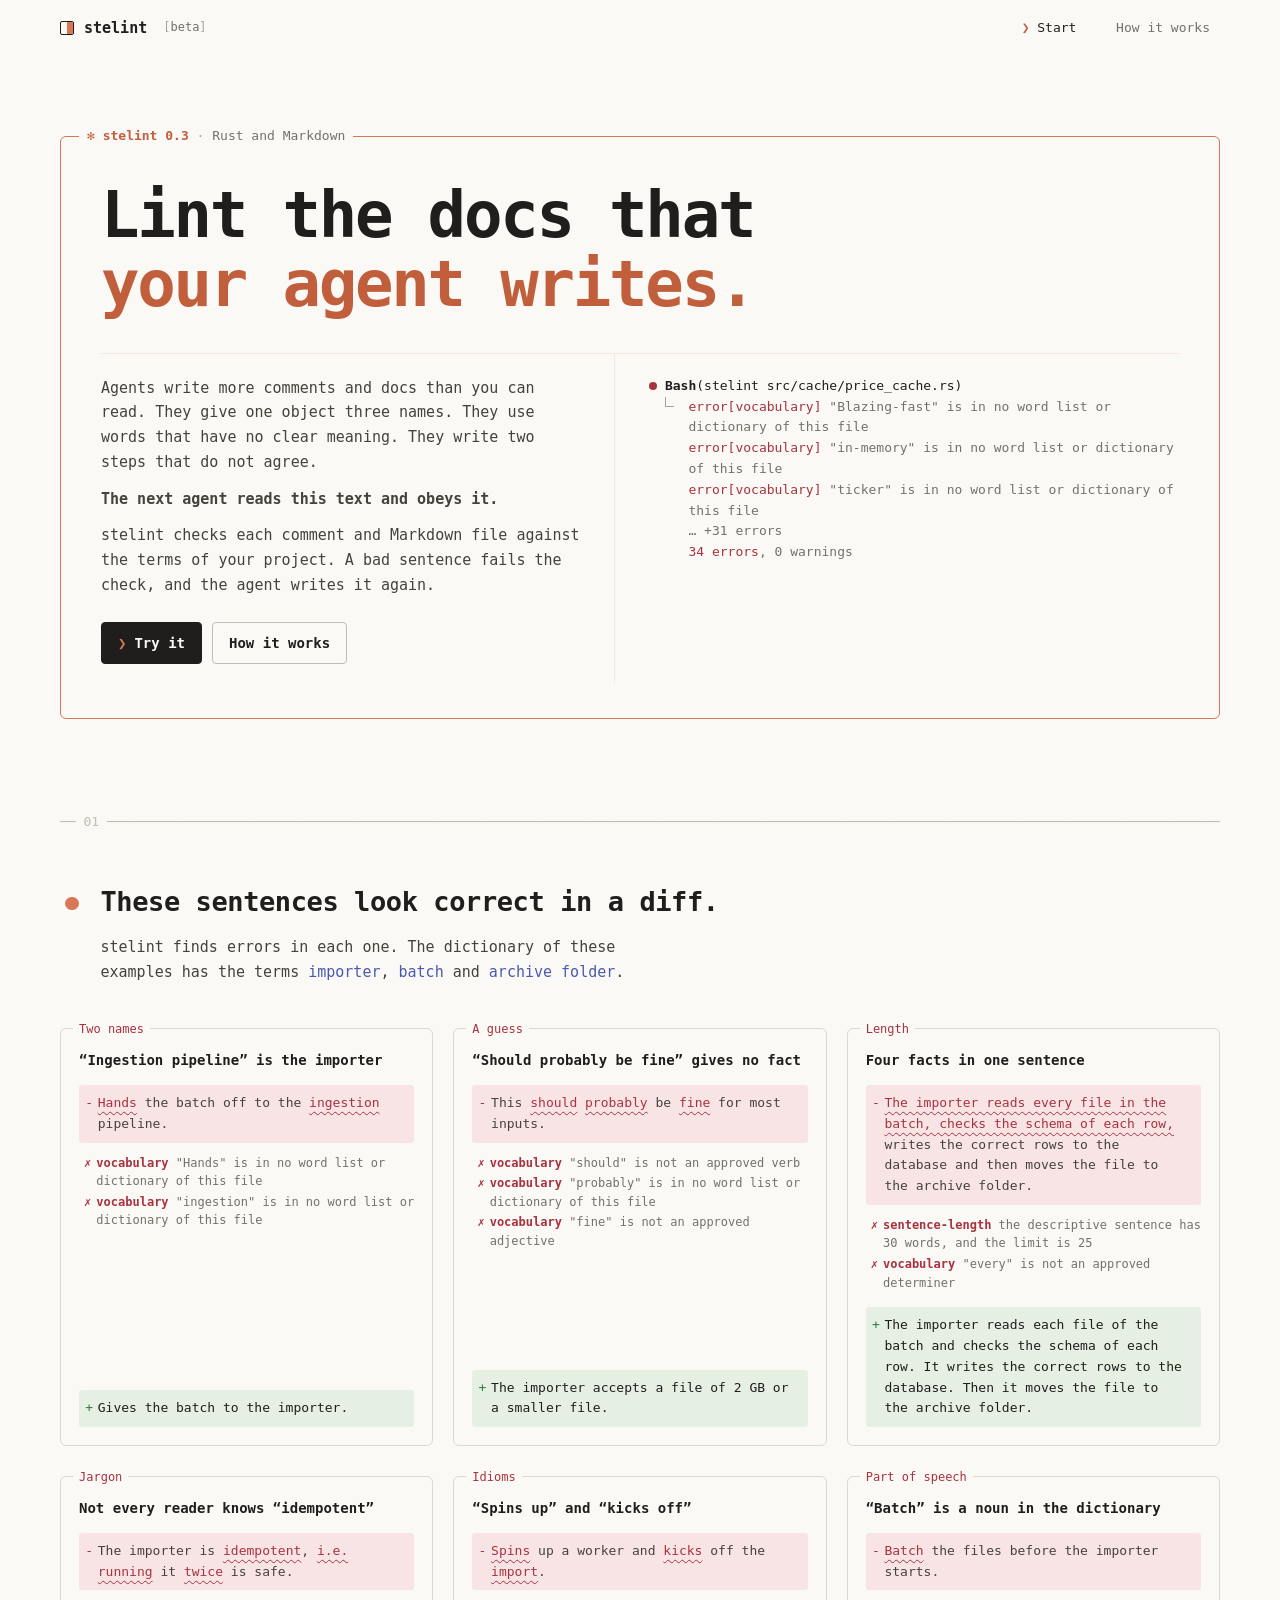
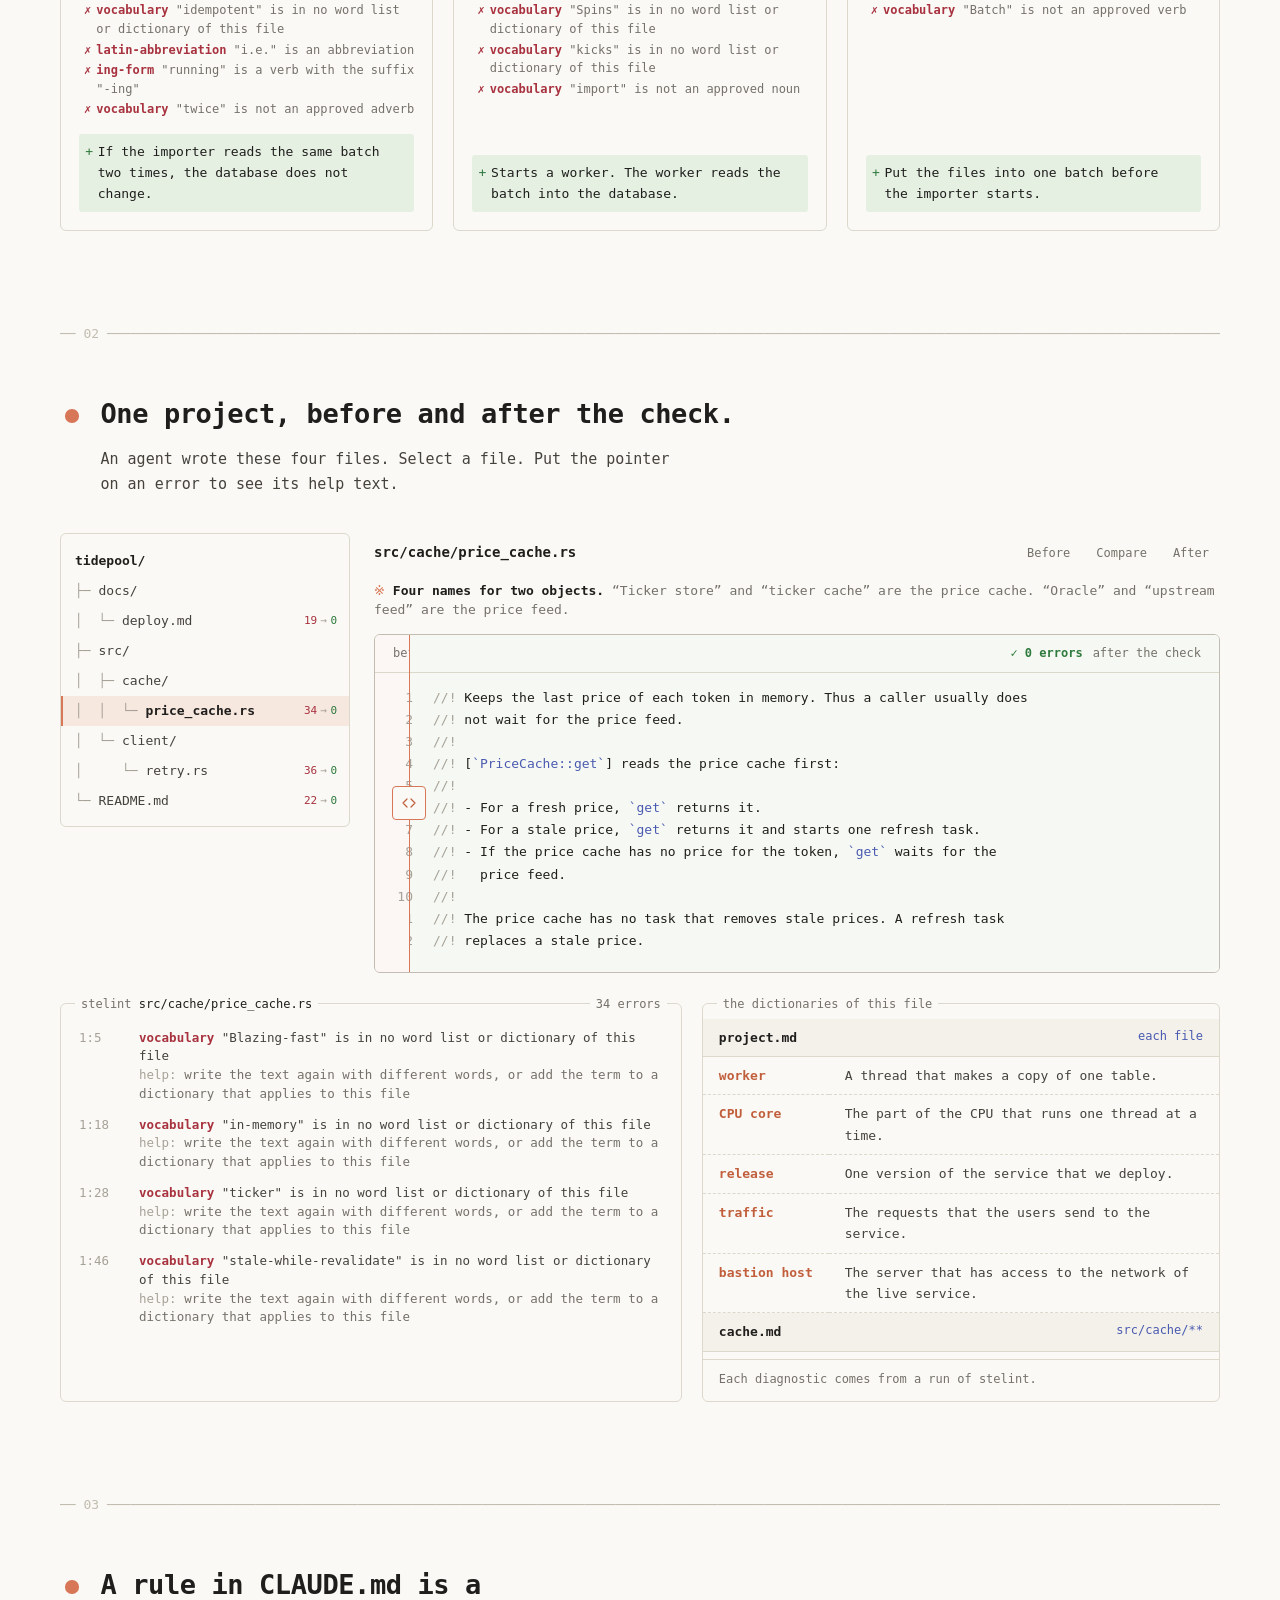
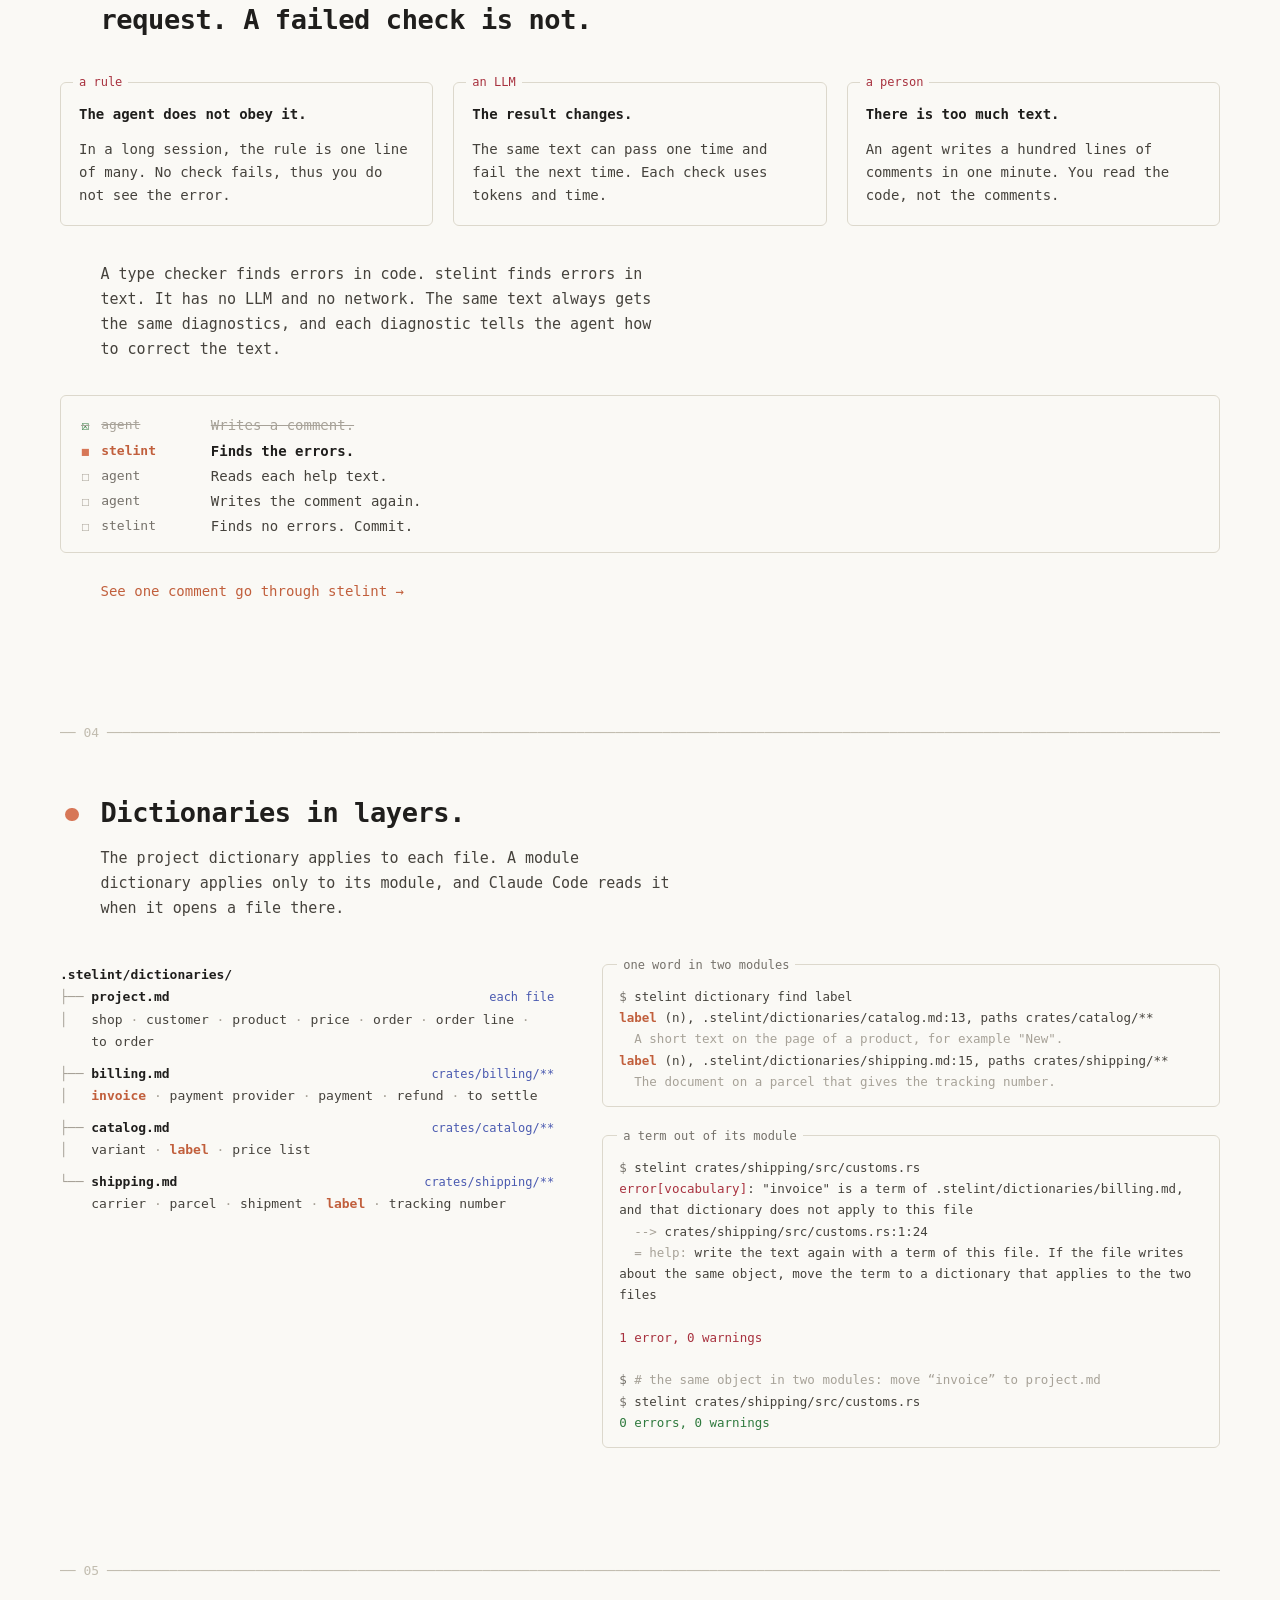
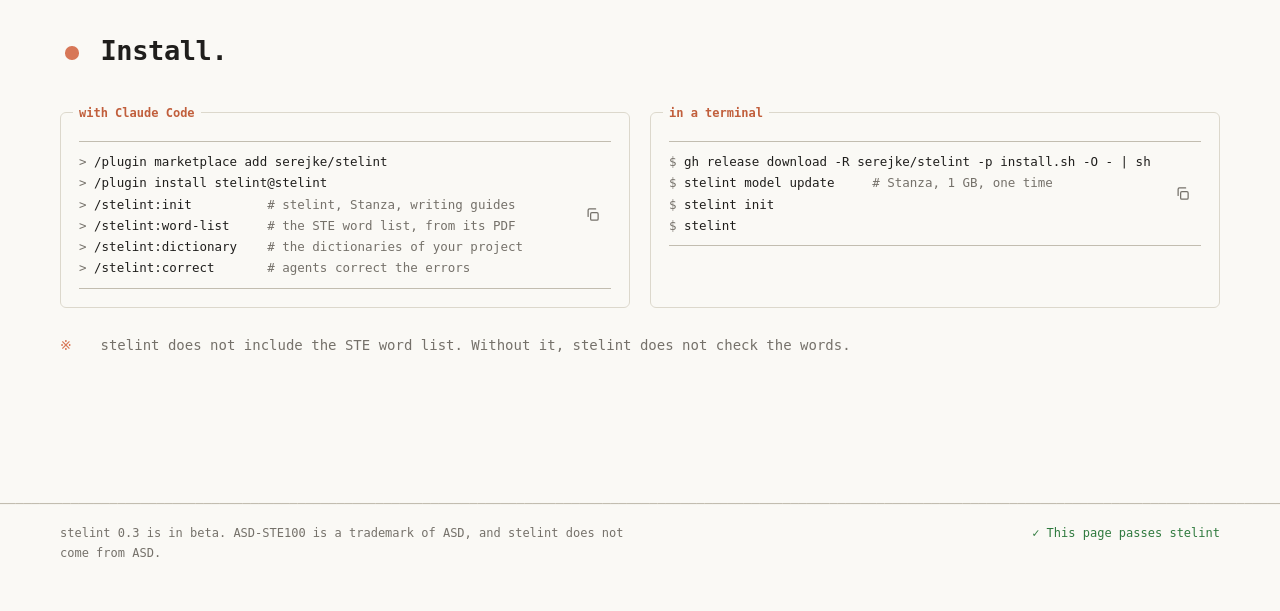
==== index.html @ 62bb1706 "feat: add the website of stelint Two pages for GitHub Pages. The start page shows four agent texts b" ====
<!doctype html>
<html lang="en" class="no-js">
  <head>
    <meta charset="utf-8" />
    <meta name="viewport" content="width=device-width, initial-scale=1" />
    <title>stelint: lint the docs that your agent writes</title>
    <meta name="description" content="Agents write more comments and docs than anyone reads. stelint checks them against the terms of your project and fails the build on unclear text. Deterministic, no LLM." />
    <meta name="theme-color" content="#faf9f5" />
    <meta property="og:title" content="stelint: lint the docs that your agent writes" />
    <meta property="og:description" content="Agents write more comments and docs than anyone reads. stelint fails the build on unclear text, with no LLM in the check." />
    <meta property="og:type" content="website" />
    <link rel="icon" href="assets/favicon.svg" type="image/svg+xml" />
    <link rel="stylesheet" href="assets/style.css" />
  </head>
  <body>
    <header class="top">
      <div class="wrap">
        <a class="brand" href="./"><span class="brand-mark" aria-hidden="true"></span>stelint</a>
        <span class="chip">beta</span>
        <nav class="nav" aria-label="Pages">
          <a href="./" aria-current="page">Start</a>
          <a href="how.html">How it works</a>
        </nav>
      </div>
    </header>

    <main>
      <!-- hero -->
      <section class="hero">
        <div class="wrap">
          <div class="welcome rv">
            <p class="eyebrow"><span class="n">stelint 0.3</span> Rust and Markdown</p>
            <h1>Lint the docs that <span class="ok">your agent writes.</span></h1>
            <div class="hero-sub">
              <div>
                <p class="lede">
                  Agents write more comments and docs than you can read. They give one object three names. They use
                  words that have no clear meaning. They write two steps that do not agree.
                </p>
                <p class="lede"><b>The next agent reads this text and obeys it.</b></p>
                <p class="lede">
                  stelint checks each comment and Markdown file against the terms of your project. A bad sentence fails
                  the check, and the agent writes it again.
                </p>
                <div class="actions">
                  <a class="btn primary" href="#try">Try it</a>
                  <a class="btn" href="how.html">How it works</a>
                </div>
              </div>
              <div class="term" aria-label="An agent runs stelint">
                <div id="term-body" data-nolint></div>
              </div>
            </div>
          </div>
        </div>
      </section>

      <!-- 01 the problem: single sentences -->
      <section id="problem" data-n="01">
        <div class="wrap">
          <h2 class="rv wide">These sentences look correct in a diff.</h2>
          <p class="lede rv">
            stelint finds errors in each one. The dictionary of these examples has the terms <code>importer</code>,
            <code>batch</code> and <code>archive folder</code>.
          </p>
          <div class="pains cases rv" id="cases" data-nolint></div>
        </div>
      </section>

      <!-- 02 the editor -->
      <section id="editor" data-n="02">
        <div class="wrap">
          <h2 class="rv wide">One project, before and after the check.</h2>
          <p class="lede rv">An agent wrote these four files. Select a file. Put the pointer on an error to see its help text.</p>

          <div class="stage rv" id="stage">
            <div class="pr">
              <div class="files" id="files" role="tablist" aria-label="Files of the project" data-nolint></div>
              <div class="pr-main">
                <div class="file-bar">
                  <code class="file-path" id="file-path" data-nolint></code>
                  <div class="toggle" id="view-toggle" role="group" aria-label="View">
                    <button type="button" data-v="before">Before</button>
                    <button type="button" data-v="split">Compare</button>
                    <button type="button" data-v="after">After</button>
                  </div>
                </div>
                <p class="pain-line" id="pain-line" data-nolint></p>
                <div class="compare-wrap">
                  <div class="compare" id="compare" data-nolint></div>
                </div>
              </div>
            </div>

            <div class="meta">
              <div class="box">
                <div class="box-head"><span>stelint <code id="diag-file" data-nolint></code></span><span id="diag-count" class="muted" data-nolint></span></div>
                <ul class="diags" id="diags" data-nolint></ul>
              </div>
              <div class="box">
                <div class="box-head"><span>the dictionaries of this file</span></div>
                <div class="dict-scroll">
                  <table class="dict"><tbody id="dict" data-nolint></tbody></table>
                </div>
                <p class="box-foot">Each diagnostic comes from a run of stelint.</p>
              </div>
            </div>
          </div>
        </div>
      </section>

      <!-- 03 why a check: the alternatives and the loop -->
      <section id="two-parts" data-n="03">
        <div class="wrap">
          <h2 class="rv wide">A rule in <code>CLAUDE.md</code> is a request. A failed check is not.</h2>

          <div class="pains alts rv">
            <article class="pain">
              <span class="tag">a rule</span>
              <h3>The agent does not obey it.</h3>
              <p>In a long session, the rule is one line of many. No check fails, thus you do not see the error.</p>
            </article>
            <article class="pain">
              <span class="tag">an LLM</span>
              <h3>The result changes.</h3>
              <p>The same text can pass one time and fail the next time. Each check uses tokens and time.</p>
            </article>
            <article class="pain">
              <span class="tag">a person</span>
              <h3>There is too much text.</h3>
              <p>An agent writes a hundred lines of comments in one minute. You read the code, not the comments.</p>
            </article>
          </div>

          <p class="lede rv after-pains">
            A type checker finds errors in code. stelint finds errors in text. It has no LLM and no network. The same
            text always gets the same diagnostics, and each diagnostic tells the agent how to correct the text.
          </p>

          <div class="loop rv" id="loop">
            <div><span class="s">agent</span>Writes a comment.</div>
            <div><span class="s">stelint</span>Finds the errors.</div>
            <div><span class="s">agent</span>Reads each help text.</div>
            <div><span class="s">agent</span>Writes the comment again.</div>
            <div><span class="s">stelint</span>Finds no errors. Commit.</div>
          </div>
          <p class="rv"><a class="textlink" href="how.html">See one comment go through stelint →</a></p>
        </div>
      </section>

      <!-- 04 layered dictionaries -->
      <section id="layers" data-n="04">
        <div class="wrap">
          <h2 class="rv wide">Dictionaries in layers.</h2>
          <p class="lede rv">
            The project dictionary applies to each file. A module dictionary applies only to its module, and Claude Code
            reads it when it opens a file there.
          </p>

          <div class="layers rv">
            <div class="layer-files" id="layer-files" data-nolint></div>
            <div class="layer-runs">
              <div class="file">
                <div class="file-head"><span>one word in two modules</span></div>
                <pre id="layer-find" data-nolint></pre>
              </div>
              <div class="file">
                <div class="file-head"><span>a term out of its module</span></div>
                <pre id="layer-check" data-nolint></pre>
              </div>
            </div>
          </div>
        </div>
      </section>

      <!-- 05 try -->
      <section id="try" data-n="05">
        <div class="wrap">
          <h2 class="rv wide">Install.</h2>
          <div class="steps">
            <div class="step rv">
              <span class="num">with Claude Code</span>
              <div class="cmd" data-nolint><span class="ps">&gt; </span><span class="c">/plugin marketplace add serejke/stelint</span>
<span class="ps">&gt; </span><span class="c">/plugin install stelint@stelint</span>
<span class="ps">&gt; </span><span class="c">/stelint:init</span>          <span class="ps"># stelint, Stanza, writing guides</span>
<span class="ps">&gt; </span><span class="c">/stelint:word-list</span>     <span class="ps"># the STE word list, from its PDF</span>
<span class="ps">&gt; </span><span class="c">/stelint:dictionary</span>    <span class="ps"># the dictionaries of your project</span>
<span class="ps">&gt; </span><span class="c">/stelint:correct</span>       <span class="ps"># agents correct the errors</span></div>
            </div>
            <div class="step rv">
              <span class="num">in a terminal</span>
              <div class="cmd" data-nolint><span class="ps">$ </span><span class="c">gh release download -R serejke/stelint -p install.sh -O - | sh</span>
<span class="ps">$ </span><span class="c">stelint model update</span>     <span class="ps"># Stanza, 1 GB, one time</span>
<span class="ps">$ </span><span class="c">stelint init</span>
<span class="ps">$ </span><span class="c">stelint</span></div>
            </div>
          </div>
          <p class="note rv">stelint does not include the STE word list. Without it, stelint does not check the words.</p>
        </div>
      </section>
    </main>

    <footer>
      <div class="wrap">
        <div>
          <p>stelint 0.3 is in beta. ASD-STE100 is a trademark of ASD, and stelint does not come from ASD.</p>
        </div>
        <span class="pass" title="The prose of each page passes stelint">✓ This page passes stelint</span>
      </div>
    </footer>

    <script src="assets/data.js"></script>
    <script src="assets/site.js"></script>
  </body>
</html>
---- assets/style.css ----
@charset "utf-8";
/* stelint site. One file, no build step.
   A light terminal: one monospace face, box-drawing rules, boxes with the
   title in the top border, and a small set of quiet colors. */

:root {
  --bg: #faf9f5;
  --bg-2: #f3f1ea;
  --bg-3: #ebe8de;
  --line: #dcd8cc;
  --rule: #c2bdb0;
  --ink: #1f1e1c;
  --ink-2: #45423c;
  --dim: #75716a;
  --faint: #a7a298;
  --accent: #c15f3c;
  --accent-2: #d77757;
  --accent-bg: #f6e7df;
  --ok: #2f7a3e;
  --ok-bg: #e5f0e3;
  --err: #a8323f;
  --err-bg: #f8e4e4;
  --blue: #4a5ab0;
  --violet: #7a4f9e;
  --amber: #8f6a22;
  --mono: "JetBrains Mono", "SF Mono", SFMono-Regular, Menlo, "Cascadia Mono", "Cascadia Code", Consolas,
    "DejaVu Sans Mono", "Liberation Mono", ui-monospace, monospace;
  --max: 1240px;
  --pad: clamp(18px, 4vw, 40px);
  --radius: 6px;
  --pos: 50%;
  /* a row of box-drawing characters, cut to the width of its box */
  --rule-chars: "────────────────────────────────────────────────────────────────────────────────────────────────────────────────────────────────────────────────────────────────────────────────────────────────────────────────────────────────────────────────────────────────────────────────────────────────────────────────";
  color-scheme: light;
}

*,
*::before,
*::after {
  box-sizing: border-box;
}

html {
  -webkit-text-size-adjust: 100%;
  text-size-adjust: 100%;
  scroll-behavior: smooth;
}

body {
  margin: 0;
  background: var(--bg);
  color: var(--ink);
  font: 15px/1.65 var(--mono);
  font-variant-ligatures: none;
  overflow-x: hidden;
}

img,
svg {
  max-width: 100%;
}

a {
  color: inherit;
}

::selection {
  background: var(--accent-bg);
  color: var(--ink);
}

code,
pre,
kbd {
  font-family: var(--mono);
  font-size: 1em;
}

p code,
li code,
.lede code {
  color: var(--blue);
}

:focus-visible {
  outline: 2px solid var(--accent);
  outline-offset: 2px;
  border-radius: 2px;
}

.wrap {
  width: 100%;
  max-width: var(--max);
  margin: 0 auto;
  padding: 0 var(--pad);
}

/* ---------- shared pieces ---------- */

/* the dot of a message, drawn so that no emoji font takes it */
.bul {
  display: inline-block;
  width: 0.62em;
  height: 0.62em;
  border-radius: 50%;
  background: currentColor;
  vertical-align: 0.06em;
}

/* a box with its title in the top border */
.box,
.file,
.part,
.step,
.viz,
.welcome,
.loop {
  position: relative;
  border: 1px solid var(--line);
  border-radius: var(--radius);
  min-width: 0;
}

.box-head,
.file-head {
  display: flex;
  justify-content: space-between;
  align-items: center;
  gap: 12px;
  margin: -0.78em 14px 0;
  font-size: 12px;
  line-height: 1.5;
  color: var(--dim);
  white-space: nowrap;
  min-width: 0;
}

.box-head > span,
.file-head > span {
  background: var(--bg);
  padding: 0 6px;
  overflow: hidden;
  text-overflow: ellipsis;
}

.box-head code,
.file-head code {
  color: var(--ink);
}

.muted {
  color: var(--dim);
}

/* ---------- top bar ---------- */

.top {
  position: sticky;
  top: 0;
  z-index: 50;
  background: var(--bg);
}

.top::after {
  content: var(--rule-chars);
  display: block;
  white-space: nowrap;
  overflow: hidden;
  color: var(--line);
  line-height: 0.4;
  height: 0.5em;
  font-size: 15px;
  opacity: 0;
  transition: opacity 0.2s;
}

.top.scrolled::after {
  opacity: 1;
}

.top .wrap {
  display: flex;
  align-items: center;
  gap: 16px;
  height: 56px;
}

.brand {
  display: inline-flex;
  align-items: center;
  gap: 10px;
  font-weight: 700;
  font-size: 15px;
  text-decoration: none;
  padding: 12px 0;
}

.brand-mark {
  width: 14px;
  height: 14px;
  display: inline-block;
  border: 1.5px solid var(--ink);
  border-radius: 2px;
  position: relative;
  overflow: hidden;
}

.brand-mark::after {
  content: "";
  position: absolute;
  inset: 0 0 0 50%;
  background: var(--accent-2);
}

.chip {
  font-size: 12px;
  color: var(--dim);
}

.chip::before {
  content: "[";
  color: var(--faint);
}

.chip::after {
  content: "]";
  color: var(--faint);
}

.nav {
  margin-left: auto;
  display: flex;
  align-items: center;
  gap: 4px;
}

.nav a {
  font-size: 13px;
  color: var(--dim);
  text-decoration: none;
  padding: 14px 10px;
  white-space: nowrap;
}

.nav a::before {
  content: "\00a0\00a0";
}

.nav a:hover {
  color: var(--ink);
}

.nav a[aria-current="page"] {
  color: var(--ink);
}

.nav a[aria-current="page"]::before {
  content: "❯\00a0";
  color: var(--accent);
}

@media (max-width: 640px) {
  .top .wrap {
    gap: 10px;
  }
  .top .chip,
  .nav a[href="./"] {
    display: none;
  }
  .nav a {
    padding: 14px 6px;
    font-size: 12px;
  }
}

/* ---------- type ---------- */

h1,
h2,
h3 {
  font-family: var(--mono);
  font-weight: 700;
  margin: 0;
  text-wrap: balance;
}

h1 {
  font-size: clamp(30px, 5.6vw, 64px);
  line-height: 1.08;
  letter-spacing: -0.035em;
}

h2 {
  position: relative;
  font-size: clamp(20px, 2.4vw, 27px);
  line-height: 1.3;
  letter-spacing: -0.015em;
  max-width: 40ch;
  padding-left: 1.5em;
}

/* the dot of a reply in a session */
h2::before {
  content: "";
  position: absolute;
  left: 0.2em;
  top: 0.48em;
  width: 0.5em;
  height: 0.5em;
  border-radius: 50%;
  background: var(--accent-2);
}

h2.wide {
  max-width: 52ch;
}

h3 {
  font-size: 16px;
  line-height: 1.4;
}

p {
  text-wrap: pretty;
}

.lede {
  color: var(--ink-2);
  font-size: 15px;
  max-width: 68ch;
  margin: 16px 0 0;
}

/* the text under a heading starts under the words of the heading */
section > .wrap > .lede,
section > .wrap > p,
.std > div > .lede,
.split > div > .lede,
.split > div > p {
  padding-left: calc(1.5 * clamp(20px, 2.4vw, 27px));
}

.split > div > p:not(.lede) {
  color: var(--ink-2);
}

section {
  position: relative;
  padding: clamp(56px, 8vw, 96px) 0 0;
}

/* a rule of box-drawing characters above each section, with its number */
section[data-n]::before {
  content: "── " attr(data-n) " " var(--rule-chars);
  display: block;
  width: calc(100% - 2 * var(--pad));
  max-width: calc(var(--max) - 2 * var(--pad));
  margin: 0 auto clamp(36px, 5vw, 56px);
  white-space: nowrap;
  overflow: hidden;
  color: var(--rule);
  font-size: 13px;
  line-height: 1;
}

/* ---------- hero ---------- */

.hero {
  padding-top: clamp(36px, 6vw, 72px);
}

.welcome {
  border-color: var(--accent-2);
  padding: clamp(26px, 4vw, 44px) clamp(18px, 3.4vw, 40px) clamp(22px, 3vw, 34px);
}

.welcome .eyebrow {
  position: absolute;
  top: -0.8em;
  left: 18px;
  margin: 0;
  padding: 0 8px;
  background: var(--bg);
  font-size: 13px;
  line-height: 1.5;
  color: var(--dim);
  white-space: nowrap;
}

.welcome .eyebrow .n {
  color: var(--accent);
  font-weight: 700;
}

.welcome .eyebrow .n::before {
  content: "✻ ";
}

.welcome .eyebrow .n::after {
  content: " ·";
  color: var(--faint);
  font-weight: 400;
}

.hero h1 .ok {
  color: var(--accent);
}

.hero-sub {
  display: grid;
  grid-template-columns: minmax(0, 1fr) minmax(0, 1.1fr);
  margin-top: clamp(22px, 3vw, 34px);
  border-top: 1px solid var(--accent-bg);
}

.hero-sub > div:first-child {
  padding: 22px clamp(18px, 3vw, 34px) 4px 0;
}

.hero-sub .lede {
  margin: 0;
  font-size: 15px;
}

@media (max-width: 860px) {
  .hero-sub {
    grid-template-columns: minmax(0, 1fr);
  }
  .hero-sub > div:first-child {
    padding-right: 0;
  }
}

.actions {
  display: flex;
  flex-wrap: wrap;
  gap: 10px;
  margin-top: 24px;
}

.btn {
  display: inline-flex;
  align-items: center;
  gap: 8px;
  min-height: 42px;
  padding: 0 16px;
  border-radius: 4px;
  font: 600 14px/1 var(--mono);
  text-decoration: none;
  border: 1px solid var(--rule);
  background: transparent;
  color: var(--ink);
  cursor: pointer;
  transition: border-color 0.15s, background 0.15s, color 0.15s;
}

.btn:hover {
  border-color: var(--ink);
}

.btn.primary {
  background: var(--ink);
  color: var(--bg);
  border-color: var(--ink);
}

.btn.primary::before {
  content: "❯";
  color: var(--accent-2);
}

.btn.primary:hover {
  background: #000;
}

/* a session of an agent in the hero */

.term {
  border-left: 1px solid var(--accent-bg);
  font-size: 13px;
  line-height: 1.6;
  padding: 22px 0 4px clamp(18px, 3vw, 34px);
  min-width: 0;
  min-height: 330px;
}

@media (max-width: 860px) {
  .term {
    border-left: 0;
    border-top: 1px solid var(--accent-bg);
    padding-left: 0;
    min-height: 0;
  }
}

.term .ln {
  white-space: pre-wrap;
  word-break: break-word;
  min-height: 1.6em;
  position: relative;
}

.term .tool {
  padding-left: 2ch;
  margin-top: 10px;
}

.term .tool:first-child {
  margin-top: 0;
}

.term .tool .bul {
  position: absolute;
  left: 0;
  top: 0.48em;
}

.term .tool b {
  font-weight: 700;
}

.term .out {
  padding-left: 5ch;
  color: var(--ink-2);
}

/* the elbow under a call: drawn, because few fonts have it */
.term .out.first::before {
  content: "";
  position: absolute;
  left: 2ch;
  top: 0.05em;
  width: 1.2ch;
  height: 0.75em;
  border-left: 1px solid var(--faint);
  border-bottom: 1px solid var(--faint);
}

.term .bul.ok,
.term .o {
  color: var(--ok);
}

.term .bul.err,
.term .e {
  color: var(--err);
}

.term .d {
  color: var(--dim);
}

.term .sp {
  color: var(--accent-2);
}

.term .spin {
  margin-top: 10px;
  color: var(--accent);
}

.term .spin .d {
  color: var(--faint);
}

/* the input box under the session */
.term .prompt {
  margin-top: 16px;
  border-top: 1px solid var(--rule);
  border-bottom: 1px solid var(--rule);
  padding: 4px 0;
}

.term .prompt .ps {
  color: var(--dim);
}

.term .hint {
  font-size: 12px;
  color: var(--faint);
  padding: 2px 0 0 2ch;
}

.caret {
  display: inline-block;
  width: 0.6em;
  height: 1.15em;
  vertical-align: -0.22em;
  background: var(--ink);
  opacity: 0.75;
  animation: blink 1.05s steps(1) infinite;
}

@keyframes blink {
  50% {
    opacity: 0;
  }
}

/* stat strip */

.strip {
  display: grid;
  grid-template-columns: repeat(4, minmax(0, 1fr));
  border-top: 1px solid var(--line);
  border-bottom: 1px solid var(--line);
  margin-top: clamp(40px, 6vw, 64px);
}

.strip > div {
  padding: 18px 0 16px 20px;
  border-right: 1px solid var(--line);
}

.strip > div:first-child {
  padding-left: 0;
}

.strip > div:last-child {
  border-right: 0;
}

.strip .v {
  font-size: clamp(24px, 3vw, 34px);
  font-weight: 700;
  line-height: 1.1;
  letter-spacing: -0.03em;
  display: block;
}

.strip .k {
  font-size: 12px;
  color: var(--dim);
  display: block;
  margin-top: 6px;
}

.strip .v .arrow {
  color: var(--faint);
  font-weight: 400;
}

.strip .v .ok {
  color: var(--ok);
}

.strip .v .err {
  color: var(--err);
}

.strip.two {
  grid-template-columns: repeat(2, minmax(0, 1fr));
}

@media (max-width: 760px) {
  .strip {
    grid-template-columns: repeat(2, minmax(0, 1fr));
  }
  .strip > div:nth-child(2) {
    border-right: 0;
  }
}

/* ---------- the compare editor ---------- */

.stage {
  margin-top: 36px;
  position: relative;
}

.under-tabs {
  display: flex;
  align-items: flex-end;
  gap: 16px;
  flex-wrap: wrap;
}

.tabs {
  display: flex;
  gap: 0;
  overflow-x: auto;
  scrollbar-width: none;
  -webkit-overflow-scrolling: touch;
}

.tabs::-webkit-scrollbar {
  display: none;
}

.tab {
  flex: 0 0 auto;
  appearance: none;
  border: 0;
  background: none;
  color: var(--dim);
  font: 13px/1 var(--mono);
  padding: 14px 14px 12px;
  min-height: 44px;
  cursor: pointer;
  display: inline-flex;
  align-items: center;
  gap: 8px;
  border-bottom: 2px solid transparent;
}

.tab:first-child {
  padding-left: 2px;
}

.tab:hover {
  color: var(--ink);
}

.tab[aria-selected="true"] {
  color: var(--ink);
  font-weight: 700;
  border-bottom-color: var(--accent-2);
}

.tab .dot {
  width: 7px;
  height: 7px;
  border-radius: 50%;
  background: var(--amber);
}

.tab .dot.md {
  background: var(--blue);
}

.toggle {
  display: inline-flex;
  gap: 4px;
  margin-left: auto;
  padding-bottom: 4px;
}

.toggle button {
  appearance: none;
  border: 1px solid transparent;
  background: none;
  color: var(--dim);
  font: 12px/1 var(--mono);
  padding: 0 10px;
  min-height: 32px;
  border-radius: 4px;
  cursor: pointer;
}

.toggle button:hover {
  color: var(--ink);
  border-color: var(--line);
}

.toggle button.on {
  background: var(--ink);
  border-color: var(--ink);
  color: var(--bg);
}

.pain-line {
  font-size: 13px;
  line-height: 1.5;
  color: var(--dim);
  margin: 14px 0 0;
  min-height: 1.5em;
}

.pain-line::before {
  content: "※ ";
  color: var(--accent-2);
}

.pain-line b {
  color: var(--ink);
}

.compare-wrap {
  position: relative;
  margin-top: 14px;
}

.compare {
  position: relative;
  display: grid;
  border: 1px solid var(--rule);
  border-radius: var(--radius);
  overflow: hidden;
  background: var(--bg);
  touch-action: pan-y;
  user-select: none;
  -webkit-user-select: none;
}

.pane {
  grid-area: 1 / 1;
  min-width: 0;
  display: flex;
  flex-direction: column;
}

.pane.before {
  background: #fcf6f4;
}

.pane.after {
  background: #f6f9f3;
  clip-path: inset(0 0 0 var(--pos));
  -webkit-clip-path: inset(0 0 0 var(--pos));
}

.pane-head {
  display: flex;
  align-items: center;
  gap: 10px;
  padding: 10px 18px;
  border-bottom: 1px solid var(--line);
  font-size: 12px;
  line-height: 1.4;
  color: var(--dim);
  white-space: nowrap;
}

.pane.after .pane-head {
  justify-content: flex-end;
}

.pane-head .count {
  font-weight: 700;
}

.pane.before .count {
  color: var(--err);
}

.pane.before .count::before {
  content: "✗ ";
}

.pane.after .count {
  color: var(--ok);
}

.pane.after .count::before {
  content: "✓ ";
}

.code {
  margin: 0;
  padding: 14px 0 20px;
  font-size: 13px;
  line-height: 1.7;
  counter-reset: ln;
  flex: 1;
  min-width: 0;
}

.code .l {
  display: block;
  padding: 0 18px 0 58px;
  position: relative;
  white-space: pre;
  min-height: 1.7em;
}

.code .l::before {
  counter-increment: ln;
  content: counter(ln);
  position: absolute;
  left: 0;
  width: 38px;
  text-align: right;
  color: var(--faint);
}

.code .l.has-err::after {
  content: "✗";
  position: absolute;
  left: 44px;
  top: 0;
  font-size: 11px;
  color: var(--err);
}

@media (max-width: 900px) {
  .code {
    font-size: 12px;
  }
  .code .l {
    white-space: pre-wrap;
    word-break: break-word;
    padding-left: 44px;
    padding-right: 12px;
  }
  .code .l::before {
    width: 28px;
  }
  .code .l.has-err::after {
    left: 32px;
  }
}

/* syntax */
.s-mk {
  color: var(--faint);
}
.s-doc {
  color: var(--ink-2);
}
.s-code {
  color: var(--blue);
}
.s-h {
  color: var(--ink);
  font-weight: 700;
}
.s-kw {
  color: var(--violet);
}
.s-ty {
  color: var(--amber);
}
.s-p {
  color: var(--dim);
}
.s-q {
  color: var(--dim);
}
.s-b {
  color: var(--ink);
  font-weight: 700;
}
.s-fence {
  color: var(--faint);
}
.pane.after .s-doc {
  color: var(--ink);
}

.x {
  text-decoration: underline wavy var(--err);
  text-decoration-thickness: 1px;
  text-underline-offset: 4px;
  text-decoration-skip-ink: none;
  background: var(--err-bg);
  border-radius: 2px;
  cursor: help;
  outline: none;
}

.x:hover,
.x:focus,
.x.hot {
  background: #f0c9cb;
}

/* the handle */

.handle {
  position: absolute;
  top: 0;
  bottom: 0;
  left: var(--pos);
  width: 44px;
  margin-left: -22px;
  cursor: ew-resize;
  z-index: 5;
  display: flex;
  justify-content: center;
  touch-action: none;
  outline: none;
}

.handle::before {
  content: "";
  position: absolute;
  top: 0;
  bottom: 0;
  left: 50%;
  width: 1px;
  background: var(--accent-2);
}

.knob {
  position: absolute;
  top: 50%;
  width: 34px;
  height: 34px;
  margin-top: -17px;
  border-radius: 4px;
  background: var(--bg);
  border: 1px solid var(--accent-2);
  display: grid;
  place-items: center;
  transition: background 0.15s;
}

.handle:hover .knob,
.handle:focus-visible .knob,
.compare.dragging .knob {
  background: var(--accent-bg);
}

.knob svg {
  width: 16px;
  height: 16px;
  stroke: var(--accent);
}

/* below the editor */

.meta {
  display: grid;
  grid-template-columns: minmax(0, 1.2fr) minmax(0, 1fr);
  gap: 20px;
  margin-top: 30px;
}

@media (max-width: 860px) {
  .meta {
    grid-template-columns: minmax(0, 1fr);
    gap: 30px;
  }
}

.box-head {
  margin-bottom: 6px;
}

.diags {
  list-style: none;
  margin: 0;
  padding: 4px 0 8px;
  max-height: 320px;
  overflow: auto;
  font-size: 12.5px;
  line-height: 1.5;
  scrollbar-width: thin;
  scrollbar-color: var(--rule) transparent;
}

.diags li {
  padding: 6px 16px;
  display: grid;
  grid-template-columns: 50px minmax(0, 1fr);
  gap: 10px;
  cursor: default;
  border-left: 2px solid transparent;
}

.diags li:hover,
.diags li.hot {
  background: var(--err-bg);
  border-left-color: var(--err);
}

.diags .pos {
  color: var(--faint);
}

.diags .rule {
  color: var(--err);
  font-weight: 700;
}

.diags .msg {
  color: var(--ink-2);
}

.diags .help {
  display: block;
  color: var(--dim);
}

.diags .help::before {
  content: "help: ";
  color: var(--faint);
}

.dict {
  width: 100%;
  border-collapse: collapse;
  font-size: 13px;
}

.dict td {
  padding: 8px 16px;
  border-bottom: 1px dashed var(--line);
  vertical-align: top;
  color: var(--ink-2);
}

.dict tr:last-child td {
  border-bottom: 0;
}

.dict td:first-child {
  font-weight: 700;
  color: var(--accent);
  white-space: nowrap;
  width: 1%;
}

.box-foot {
  padding: 10px 16px 12px;
  font-size: 12px;
  color: var(--dim);
  border-top: 1px solid var(--line);
  margin: 0;
}

/* tooltip */

.tip {
  position: fixed;
  z-index: 100;
  max-width: min(380px, calc(100vw - 24px));
  background: var(--bg);
  border: 1px solid var(--rule);
  border-radius: 4px;
  padding: 8px 11px;
  font: 12px/1.5 var(--mono);
  color: var(--ink-2);
  box-shadow: 0 6px 20px rgba(60, 50, 30, 0.1);
  pointer-events: none;
  opacity: 0;
  transition: opacity 0.1s;
}

.tip.on {
  opacity: 1;
}

.tip .rule {
  color: var(--err);
  font-weight: 700;
}

.tip .help {
  color: var(--dim);
  display: block;
  margin-top: 4px;
}

/* ---------- single sentences ---------- */

.pains {
  display: grid;
  grid-template-columns: repeat(3, minmax(0, 1fr));
  gap: 30px 20px;
  margin-top: 44px;
}

@media (max-width: 1100px) {
  .pains {
    grid-template-columns: repeat(2, minmax(0, 1fr));
  }
}

@media (max-width: 760px) {
  .pains {
    grid-template-columns: minmax(0, 1fr);
  }
}

.pain {
  position: relative;
  border: 1px solid var(--line);
  border-radius: var(--radius);
  padding: 22px 18px 18px;
  min-width: 0;
  display: flex;
  flex-direction: column;
}

.pain .tag {
  position: absolute;
  top: -0.78em;
  left: 12px;
  padding: 0 6px;
  background: var(--bg);
  font-size: 12px;
  line-height: 1.5;
  color: var(--err);
}

.pain h3 {
  margin: 0 0 14px;
  font-size: 14px;
}

/* the cards of the other ways to control the text of an agent */
.pain > p {
  margin: 0;
  font-size: 14px;
  color: var(--ink-2);
}

.alts .pain h3 {
  color: var(--ink);
}

.after-pains {
  margin-top: 36px;
}

/* the two texts as the lines of a diff */
.quote {
  position: relative;
  margin: 0;
  padding: 8px 12px 8px 2.4ch;
  font-size: 13px;
  line-height: 1.6;
  color: var(--ink-2);
  background: var(--err-bg);
  border-radius: 3px;
}

.quote::before {
  content: "-";
  position: absolute;
  left: 0.8ch;
  color: var(--err);
}

.quote s {
  text-decoration: underline wavy var(--err);
  text-decoration-thickness: 1px;
  text-underline-offset: 4px;
  text-decoration-skip-ink: none;
  color: var(--err);
}

.quote.ok {
  background: var(--ok-bg);
  color: var(--ink);
  margin-top: auto;
}

.quote.ok::before {
  content: "+";
  color: var(--ok);
}

.case-diags {
  list-style: none;
  margin: 10px 0 14px;
  padding: 0;
  font-size: 12px;
  line-height: 1.55;
  color: var(--dim);
}

.case-diags li {
  padding: 1px 0 1px 2.4ch;
  position: relative;
}

.case-diags li::before {
  content: "✗";
  position: absolute;
  left: 0.7ch;
  color: var(--err);
}

.case-diags .rule {
  color: var(--err);
  font-weight: 700;
}

/* ---------- the rules ---------- */

.std {
  display: grid;
  grid-template-columns: minmax(0, 1fr) minmax(0, 1fr);
  gap: clamp(32px, 6vw, 80px);
  align-items: start;
}

.std .facts {
  display: grid;
  grid-template-columns: repeat(2, minmax(0, 1fr));
  border-top: 1px solid var(--line);
}

.fact {
  padding: 18px 16px 18px 0;
  border-bottom: 1px solid var(--line);
}

.fact:nth-child(2n) {
  padding-left: 18px;
  border-left: 1px solid var(--line);
}

.fact .v {
  font-size: clamp(32px, 4vw, 46px);
  font-weight: 700;
  line-height: 1;
  letter-spacing: -0.04em;
  display: block;
  color: var(--accent);
}

.fact .k {
  display: block;
  margin-top: 10px;
  color: var(--ink-2);
  font-size: 13px;
  line-height: 1.5;
}

@media (max-width: 860px) {
  .std {
    grid-template-columns: minmax(0, 1fr);
  }
}

/* ---------- two parts ---------- */

.duo {
  display: grid;
  grid-template-columns: minmax(0, 1fr) 150px minmax(0, 1fr);
  align-items: stretch;
  margin-top: 44px;
}

.part {
  padding: 24px 22px 14px;
}

.part.core {
  border-color: var(--ink-2);
}

.part .kind {
  position: absolute;
  top: -0.78em;
  left: 12px;
  padding: 0 6px;
  background: var(--bg);
  font-size: 12px;
  line-height: 1.5;
  color: var(--dim);
}

.part.core .kind {
  color: var(--ink);
}

.part h3 {
  font-size: 20px;
  margin: 0 0 12px;
}

.part.agent h3 {
  color: var(--accent);
}

.part ul {
  margin: 0;
  padding: 0;
  list-style: none;
  color: var(--ink-2);
  font-size: 14px;
}

.part li {
  padding: 9px 0 9px 2.4ch;
  border-top: 1px dashed var(--line);
  position: relative;
}

.part li::before {
  content: "-";
  position: absolute;
  left: 0.4ch;
  color: var(--faint);
}

.wire {
  position: relative;
  display: flex;
  flex-direction: column;
  justify-content: center;
  gap: 22px;
  padding: 0 10px;
}

.wire .w {
  position: relative;
  height: 1px;
  background: var(--rule);
  overflow: visible;
}

.wire .w span {
  position: absolute;
  top: -3px;
  width: 7px;
  height: 7px;
  border-radius: 50%;
}

.wire .w.to span {
  background: var(--ink);
  animation: run-r 2.4s cubic-bezier(0.6, 0, 0.4, 1) infinite;
}

.wire .w.back span {
  background: var(--accent-2);
  animation: run-l 2.4s cubic-bezier(0.6, 0, 0.4, 1) infinite 1.2s;
}

.wire .w label {
  position: absolute;
  left: 0;
  right: 0;
  text-align: center;
  font-size: 11px;
  line-height: 1;
  color: var(--dim);
  top: -18px;
}

.wire .w.to label::after {
  content: " →";
}

.wire .w.back label::before {
  content: "← ";
}

.wire .w.back label {
  top: 10px;
}

@keyframes run-r {
  0% {
    left: 0;
    opacity: 0;
  }
  15%,
  85% {
    opacity: 1;
  }
  100% {
    left: calc(100% - 7px);
    opacity: 0;
  }
}

@keyframes run-l {
  0% {
    left: calc(100% - 7px);
    opacity: 0;
  }
  15%,
  85% {
    opacity: 1;
  }
  100% {
    left: 0;
    opacity: 0;
  }
}

@media (max-width: 860px) {
  .duo {
    grid-template-columns: minmax(0, 1fr);
  }
  .wire {
    flex-direction: row;
    height: 90px;
    justify-content: center;
    gap: 80px;
  }
  .wire .w {
    width: 1px;
    height: 100%;
  }
  .wire .w span {
    left: -3px !important;
  }
  .wire .w.to span {
    animation-name: run-d;
  }
  .wire .w.back span {
    animation-name: run-u;
  }
  .wire .w label {
    top: 50% !important;
    left: 12px;
    right: auto;
    white-space: nowrap;
  }
  .wire .w.to label {
    left: auto;
    right: 12px;
  }
  .wire .w.to label::after {
    content: " ↓";
  }
  .wire .w.back label::before {
    content: "↑ ";
  }
}

@keyframes run-d {
  0% {
    top: 0;
    opacity: 0;
  }
  15%,
  85% {
    opacity: 1;
  }
  100% {
    top: calc(100% - 7px);
    opacity: 0;
  }
}

@keyframes run-u {
  0% {
    top: calc(100% - 7px);
    opacity: 0;
  }
  15%,
  85% {
    opacity: 1;
  }
  100% {
    top: 0;
    opacity: 0;
  }
}

/* the loop, as a list of tasks */

.loop {
  margin-top: 34px;
  padding: 18px 20px 14px;
  display: grid;
  gap: 2px;
  font-size: 14px;
}

.loop > div {
  position: relative;
  display: grid;
  grid-template-columns: 2.4ch 13ch minmax(0, 1fr);
  color: var(--ink-2);
}

.loop > div::before {
  content: "☐";
  color: var(--faint);
}

.loop .s {
  color: var(--dim);
  font-size: 13px;
}

.loop > div.done {
  color: var(--faint);
  text-decoration: line-through;
  text-decoration-color: var(--faint);
}

.loop > div.done::before {
  content: "☒";
  color: var(--ok);
}

.loop > div.done .s {
  color: var(--faint);
}

.loop > div.lit {
  color: var(--ink);
  font-weight: 700;
}

.loop > div.lit::before {
  content: "◼";
  color: var(--accent-2);
}

.loop > div.lit .s {
  color: var(--accent);
}

@media (max-width: 560px) {
  .loop > div {
    grid-template-columns: 2.4ch minmax(0, 1fr);
  }
  .loop .s {
    grid-column: 2;
  }
  .loop > div > :not(.s) {
    grid-column: 2;
  }
}

/* ---------- dictionary section ---------- */

.split {
  display: grid;
  grid-template-columns: minmax(0, 1fr) minmax(0, 1fr);
  gap: clamp(32px, 6vw, 72px);
  align-items: start;
}

@media (max-width: 860px) {
  .split {
    grid-template-columns: minmax(0, 1fr);
  }
}

.file pre {
  margin: 0;
  padding: 12px 16px 14px;
  font-size: 12.5px;
  line-height: 1.7;
  overflow-x: auto;
  color: var(--ink-2);
  scrollbar-width: thin;
}

.file pre .c {
  color: var(--faint);
}

.file pre .k {
  color: var(--violet);
}

.file pre .s {
  color: var(--ok);
}

.file pre .h {
  color: var(--ink);
  font-weight: 700;
}

.file pre .e {
  color: var(--err);
}

.file pre .o {
  color: var(--ok);
}

.file pre .d {
  color: var(--dim);
}

.file pre .cy {
  color: var(--blue);
}

.file + .file {
  margin-top: 28px;
}

.textlink {
  color: var(--accent);
  text-decoration: none;
  font-size: 14px;
  display: inline-flex;
  align-items: center;
  gap: 8px;
  padding: 12px 0;
}

.textlink:hover {
  text-decoration: underline;
  text-underline-offset: 4px;
}

/* ---------- try ---------- */

.steps {
  display: grid;
  grid-template-columns: repeat(3, minmax(0, 1fr));
  gap: 20px;
  margin-top: 44px;
}

.step {
  padding: 24px 18px 18px;
  display: flex;
  flex-direction: column;
  gap: 12px;
}

.step .num {
  position: absolute;
  top: -0.78em;
  left: 12px;
  padding: 0 6px;
  background: var(--bg);
  font-size: 12px;
  line-height: 1.5;
  font-weight: 700;
  color: var(--accent);
}

.step p {
  margin: 0;
  color: var(--ink-2);
  font-size: 14px;
}

/* a command in an input box: rules above and under it */
.cmd {
  margin-top: auto;
  position: relative;
  border-top: 1px solid var(--rule);
  border-bottom: 1px solid var(--rule);
  font-size: 12.5px;
  line-height: 1.7;
  padding: 9px 44px 9px 0;
  color: var(--ink);
  white-space: pre-wrap;
  overflow-wrap: anywhere;
}

.cmd .ps {
  color: var(--dim);
  user-select: none;
}

.copy {
  position: absolute;
  right: 0;
  top: 50%;
  margin-top: -19px;
  width: 38px;
  height: 38px;
  border: 0;
  border-radius: 4px;
  background: transparent;
  color: var(--dim);
  cursor: pointer;
  display: grid;
  place-items: center;
}

.copy:hover {
  color: var(--ink);
  background: var(--bg-2);
}

.copy.done {
  color: var(--ok);
}

.copy svg {
  width: 15px;
  height: 15px;
}

@media (max-width: 860px) {
  .steps {
    grid-template-columns: minmax(0, 1fr);
    gap: 30px;
  }
}

.note {
  margin-top: 26px;
  padding: 0 0 0 2.4ch;
  position: relative;
  color: var(--dim);
  font-size: 14px;
}

.note::before {
  content: "※";
  position: absolute;
  left: 0;
  color: var(--accent-2);
}

.note p {
  margin: 0;
}

.note p + p {
  margin-top: 6px;
}

/* ---------- footer: a status line ---------- */

footer {
  margin-top: clamp(80px, 12vw, 140px);
  padding: 0 0 48px;
  font-size: 12px;
  color: var(--dim);
}

footer::before {
  content: var(--rule-chars);
  display: block;
  white-space: nowrap;
  overflow: hidden;
  color: var(--rule);
  font-size: 13px;
  line-height: 1;
  margin-bottom: 14px;
}

footer .wrap {
  display: grid;
  grid-template-columns: minmax(0, 1fr) auto;
  gap: 8px 24px;
  align-items: start;
}

footer p {
  margin: 0;
  max-width: 80ch;
}

footer .pass {
  color: var(--ok);
  white-space: nowrap;
}

@media (max-width: 640px) {
  footer .wrap {
    grid-template-columns: minmax(0, 1fr);
  }
}

/* ---------- page: how ---------- */

.page-hero {
  padding-top: clamp(40px, 7vw, 80px);
}

.page-hero h1 {
  font-size: clamp(30px, 5vw, 56px);
}

.page-hero h1::before {
  content: "❯ ";
  color: var(--accent-2);
}

section.page-hero > .wrap > .lede {
  padding-left: 0;
}

.page-hero .file {
  margin-top: 44px;
}

.pipeline {
  margin-top: 44px;
  position: relative;
}

.pstep {
  position: relative;
  padding: 0 0 44px 34px;
  display: grid;
  align-items: start;
  grid-template-columns: minmax(0, 300px) minmax(0, 1fr);
  gap: 16px 36px;
}

/* the line from one step to the next */
.pstep::after {
  content: "";
  position: absolute;
  left: 6px;
  top: 1.35em;
  bottom: 0.2em;
  width: 1px;
  background: var(--line);
}

.pstep:last-child {
  padding-bottom: 0;
}

.pstep:last-child::after {
  display: none;
}

.pstep::before {
  content: "";
  position: absolute;
  left: 1px;
  top: 0.32em;
  width: 11px;
  height: 11px;
  border-radius: 50%;
  background: var(--faint);
}

.pstep.done::before {
  background: var(--ok);
}

.pstep.fail::before {
  background: var(--err);
}

.pstep .no {
  font-size: 12px;
  color: var(--dim);
}

.pstep h3 {
  margin: 6px 0 8px;
  font-size: 18px;
}

.pstep .side p + p {
  margin-top: 10px;
}

.pstep .side p {
  margin: 0;
  color: var(--ink-2);
  font-size: 14px;
}

.viz {
  padding: 16px 18px;
  font-size: 13px;
  line-height: 1.7;
  color: var(--ink-2);
  overflow-x: auto;
}

.viz .row {
  white-space: pre;
}

.viz .faint {
  color: var(--faint);
}

.viz .cy {
  color: var(--blue);
}

.viz .ok {
  color: var(--ok);
}

.viz .err {
  color: var(--err);
  font-weight: 700;
}

.viz.report .row {
  white-space: pre-wrap;
  overflow-wrap: anywhere;
}

.viz .e {
  color: var(--err);
  font-weight: 700;
}

.viz .c {
  color: var(--faint);
}

.viz .lbl {
  font-size: 12px;
  color: var(--dim);
  display: block;
  margin: 14px 0 8px;
}

.viz .lbl::before {
  content: "── ";
  color: var(--rule);
}

.viz .lbl:first-child {
  margin-top: 0;
}

.toks {
  display: flex;
  flex-wrap: wrap;
  gap: 6px;
}

.tok {
  display: inline-flex;
  flex-direction: column;
  align-items: flex-start;
  gap: 5px;
  border: 1px solid var(--line);
  border-radius: 3px;
  padding: 6px 8px 5px;
  font-size: 13px;
  line-height: 1;
  color: var(--ink);
  background: var(--bg);
}

.tok small {
  font-size: 10px;
  color: var(--dim);
}

.tok.cd {
  color: var(--blue);
}

.tok.bad {
  border-color: #e3b4b8;
  background: var(--err-bg);
}

.tok.bad small {
  color: var(--err);
}

.tok.good {
  border-color: #b9d4b6;
  background: var(--ok-bg);
}

.tok.good small {
  color: var(--ok);
}

@media (max-width: 860px) {
  .pstep {
    grid-template-columns: minmax(0, 1fr);
    padding-left: 28px;
  }
}

/* reveal on scroll */

.rv {
  opacity: 0;
  transition: opacity 0.5s ease-out;
}

.rv.in {
  opacity: 1;
}

.no-js .rv {
  opacity: 1;
}

@media (prefers-reduced-motion: reduce) {
  .rv {
    opacity: 1;
    transition: none;
  }
  .wire .w span,
  .caret {
    animation: none;
  }
  html {
    scroll-behavior: auto;
  }
}

.sr {
  position: absolute;
  width: 1px;
  height: 1px;
  overflow: hidden;
  clip: rect(0 0 0 0);
  white-space: nowrap;
}

/* ---------- why ---------- */

.why {
  display: grid;
  grid-template-columns: minmax(0, 1.6fr) minmax(0, 1fr);
  gap: clamp(28px, 4vw, 56px);
  align-items: start;
  margin-top: 44px;
}

.values {
  display: grid;
  grid-template-columns: repeat(2, minmax(0, 1fr));
  border-top: 1px solid var(--line);
}

.value {
  padding: 20px 20px 22px 0;
  border-bottom: 1px solid var(--line);
}

.value:nth-child(2n) {
  padding-left: 20px;
  border-left: 1px solid var(--line);
}

.value h3 {
  font-size: 15px;
  padding-left: 2.2ch;
  position: relative;
}

.value h3::before {
  content: "❯";
  position: absolute;
  left: 0;
  color: var(--accent-2);
}

.value p {
  margin: 8px 0 0;
  padding-left: 2.2ch;
  color: var(--ink-2);
  font-size: 14px;
}

.analogy {
  margin-top: 8px;
}

.analogy table {
  width: 100%;
  border-collapse: collapse;
  font-size: 13px;
  margin: 6px 0 4px;
}

.analogy th {
  text-align: left;
  font-weight: 400;
  color: var(--dim);
  padding: 6px 16px;
  border-bottom: 1px solid var(--line);
}

.analogy td {
  padding: 8px 16px;
  border-bottom: 1px dashed var(--line);
  color: var(--ink-2);
  vertical-align: top;
}

.analogy tr:last-child td {
  border-bottom: 0;
}

.analogy td:last-child {
  color: var(--accent);
  font-weight: 700;
}

@media (max-width: 960px) {
  .why {
    grid-template-columns: minmax(0, 1fr);
  }
}

@media (max-width: 640px) {
  .values {
    grid-template-columns: minmax(0, 1fr);
  }
  .value:nth-child(2n) {
    padding-left: 0;
    border-left: 0;
  }
}

/* ---------- layered dictionaries ---------- */

.layers {
  display: grid;
  grid-template-columns: minmax(0, 1fr) minmax(0, 1.25fr);
  gap: clamp(28px, 4vw, 48px);
  align-items: start;
  margin: 44px 0 20px;
}

@media (max-width: 960px) {
  .layers {
    grid-template-columns: minmax(0, 1fr);
  }
}

.layer-files {
  font-size: 13px;
  line-height: 1.7;
  min-width: 0;
}

.tree-root {
  font-weight: 700;
}

.tree-name {
  display: flex;
  gap: 1ch;
  align-items: baseline;
  flex-wrap: wrap;
  font-weight: 700;
}

.tree-name .scope {
  margin-left: auto;
  font-weight: 400;
  color: var(--blue);
  font-size: 12px;
}

.tree-terms {
  display: grid;
  grid-template-columns: 4ch minmax(0, 1fr);
  color: var(--ink-2);
  padding-bottom: 10px;
}

.tree-terms i {
  font-style: normal;
  color: var(--faint);
}

/* a term of two words stays on one line */
.tree-terms .t {
  white-space: nowrap;
}

.tree-terms b {
  color: var(--accent);
}

.layer-files .br {
  color: var(--faint);
  font-weight: 400;
}

.layer-runs .file pre {
  white-space: pre-wrap;
  overflow-wrap: anywhere;
}

.file pre .ps {
  color: var(--dim);
  user-select: none;
}

.file pre b {
  color: var(--accent);
}

/* ---------- the files of the project in the editor ---------- */

.pr {
  display: grid;
  grid-template-columns: 290px minmax(0, 1fr);
  gap: 24px;
  align-items: start;
}

.files {
  font-size: 13px;
  line-height: 1.6;
  border: 1px solid var(--line);
  border-radius: var(--radius);
  padding: 12px 0 10px;
  position: sticky;
  top: 72px;
}

.ft-root,
.ft-dir {
  display: flex;
  align-items: center;
  min-height: 30px;
  padding: 0 14px;
  white-space: pre;
  color: var(--ink-2);
}

.ft-root {
  font-weight: 700;
  color: var(--ink);
}

.files .br {
  color: var(--faint);
}

.ft-file {
  appearance: none;
  display: flex;
  align-items: baseline;
  width: 100%;
  border: 0;
  border-left: 2px solid transparent;
  background: none;
  padding: 0 12px;
  align-items: center;
  font: inherit;
  color: var(--ink-2);
  text-align: left;
  white-space: pre;
  cursor: pointer;
  min-height: 30px;
}

.ft-file:hover {
  background: var(--bg-2);
  color: var(--ink);
}

.ft-file[aria-selected="true"] {
  background: var(--accent-bg);
  border-left-color: var(--accent-2);
  color: var(--ink);
  font-weight: 700;
}

.ft-file .nm {
  overflow: hidden;
  text-overflow: ellipsis;
}

.ft-n {
  margin-left: auto;
  padding-left: 10px;
  font-size: 11px;
  font-weight: 400;
}

.ft-n .e {
  color: var(--err);
}

.ft-n .ar {
  color: var(--faint);
  padding: 0 0.5ch;
}

.ft-n .o {
  color: var(--ok);
}

.file-bar {
  display: flex;
  align-items: center;
  gap: 16px;
  flex-wrap: wrap;
  min-height: 40px;
}

.file-path {
  font-weight: 700;
  font-size: 14px;
}

.file-bar .toggle {
  padding-bottom: 0;
}

.pr-main .pain-line {
  margin-top: 8px;
}

.dict-scroll {
  max-height: 340px;
  overflow: auto;
  scrollbar-width: thin;
  scrollbar-color: var(--rule) transparent;
}

.dict .dict-src td {
  position: sticky;
  top: 0;
  font-weight: 700;
  color: var(--ink);
  background: var(--bg-2);
  border-bottom: 1px solid var(--line);
}

.dict .dict-src span {
  float: right;
  font-weight: 400;
  color: var(--blue);
  font-size: 12px;
}

@media (max-width: 900px) {
  .pr {
    grid-template-columns: minmax(0, 1fr);
    gap: 16px;
  }
  .files {
    position: static;
  }
}

/* the line under the buttons of the hero */
.proof {
  margin: 16px 0 0;
  font-size: 12px;
  color: var(--ok);
}

.proof::before {
  content: "✓ ";
}

.hero-sub .lede + .lede {
  margin-top: 12px;
}

/* the two ways to install */
.step .cmd {
  margin-top: 4px;
}

.step-list {
  list-style: none;
  margin: 4px 0 0;
  padding: 0;
  font-size: 13px;
  color: var(--ink-2);
}

.step-list li {
  position: relative;
  padding: 7px 0 7px 2.4ch;
  border-top: 1px dashed var(--line);
}

.step-list li:first-child {
  border-top: 0;
}

.step-list li::before {
  content: "-";
  position: absolute;
  left: 0.4ch;
  color: var(--faint);
}

.note .cmd {
  margin: 10px 0 14px;
  max-width: 640px;
}

/* four steps: two in a row */
#try .steps {
  grid-template-columns: repeat(2, minmax(0, 1fr));
}

@media (max-width: 860px) {
  #try .steps {
    grid-template-columns: minmax(0, 1fr);
  }
}
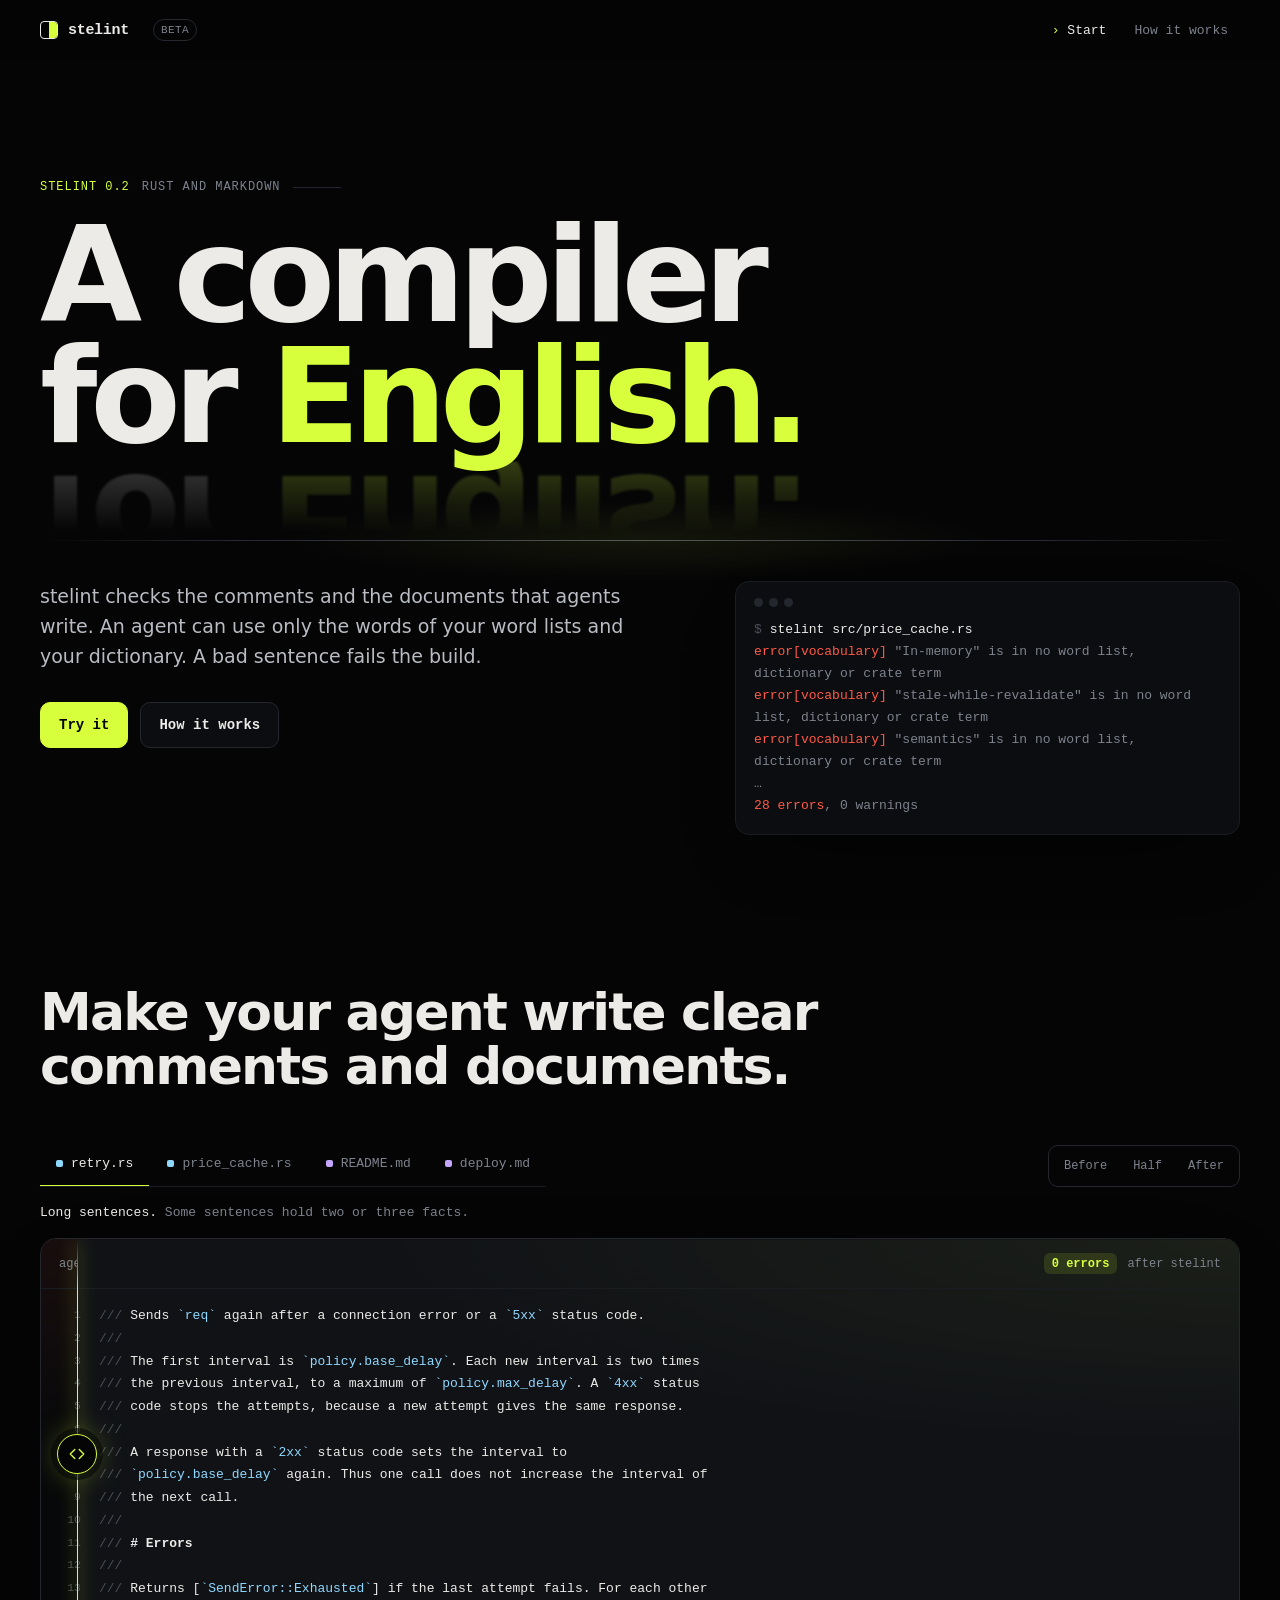
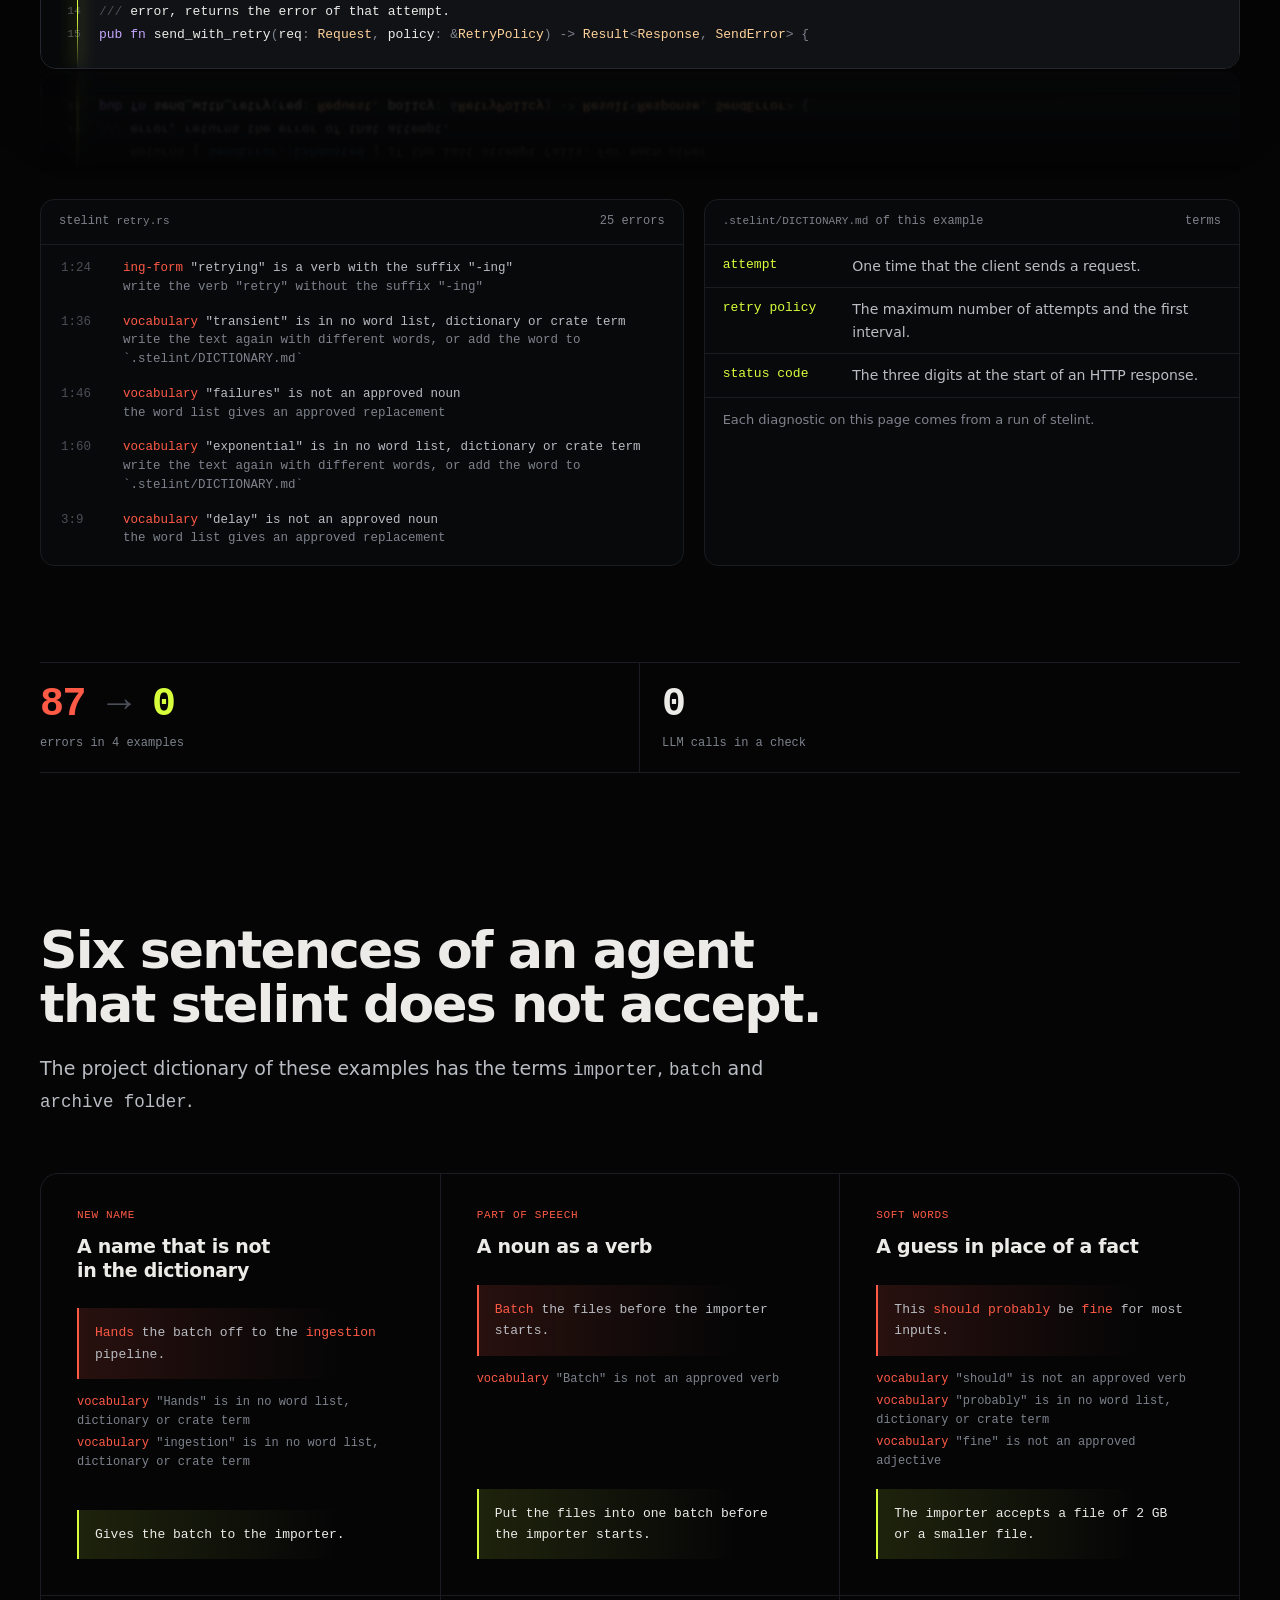
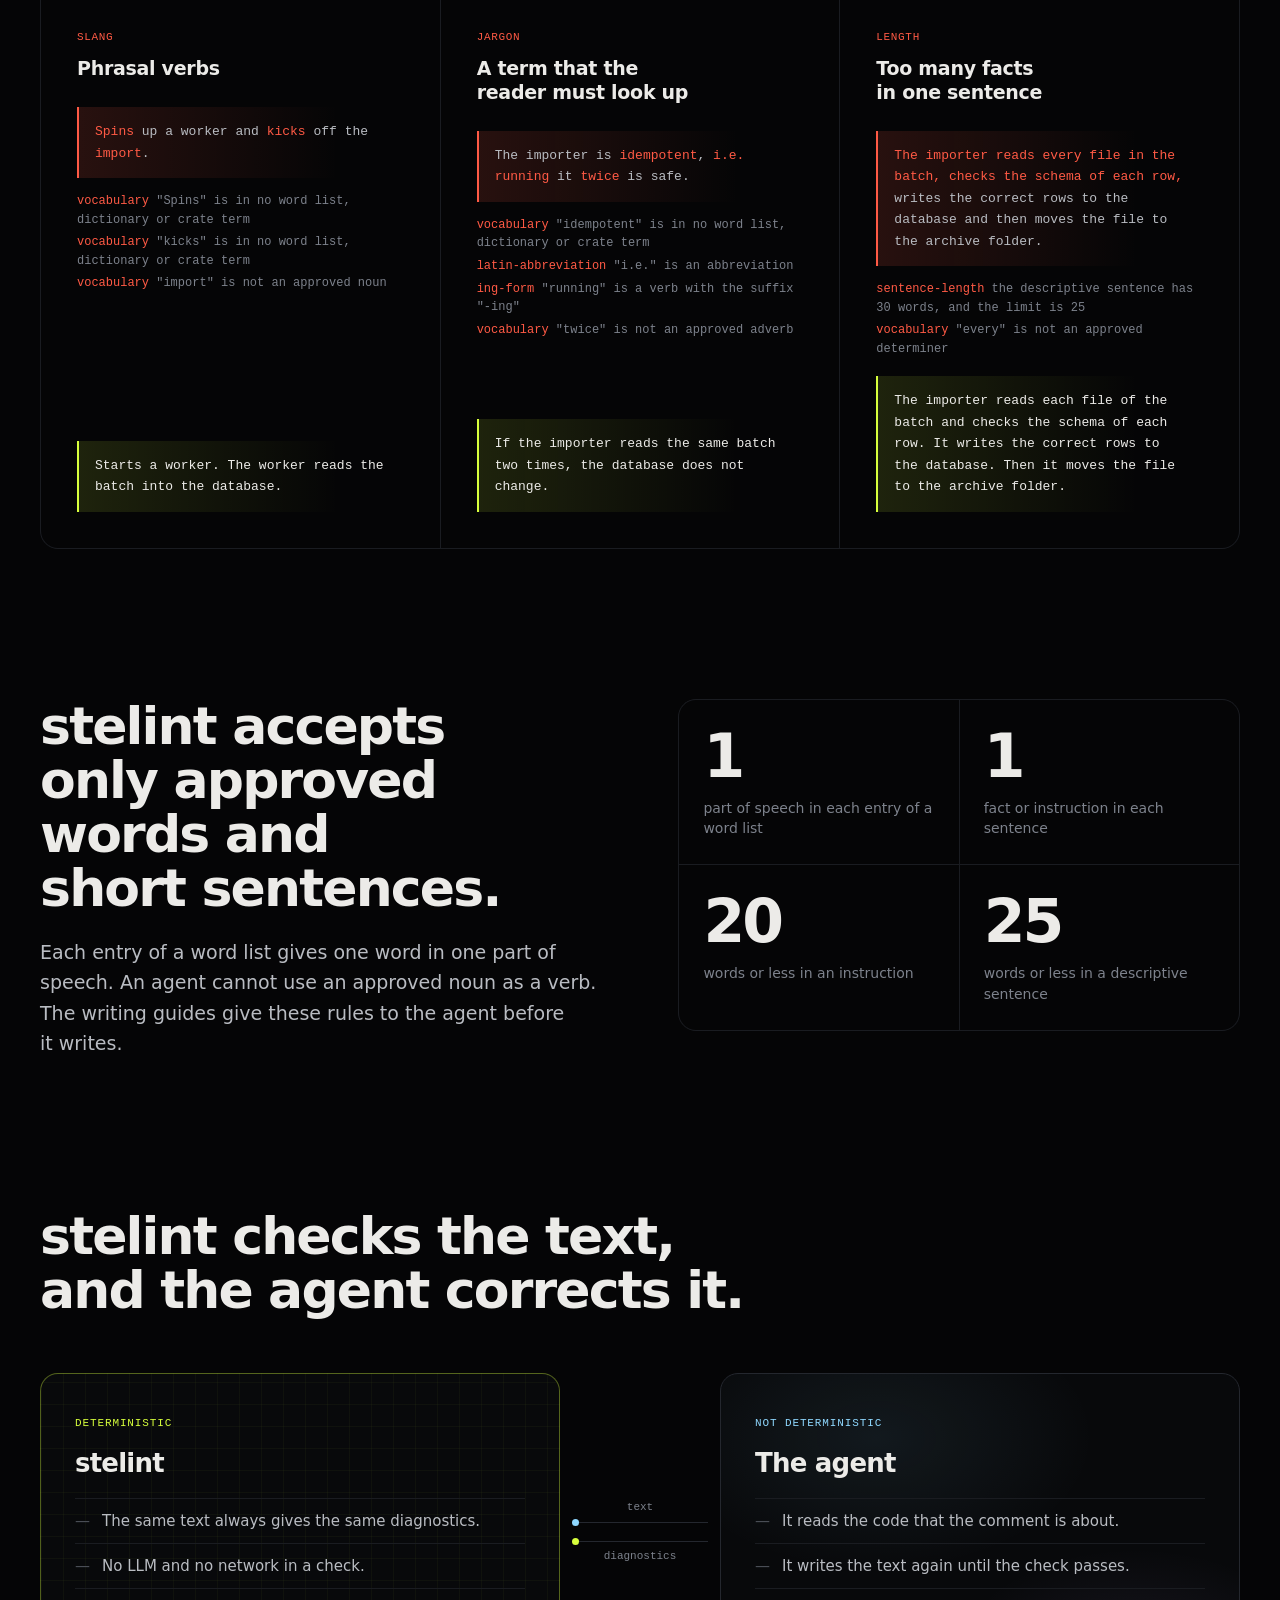
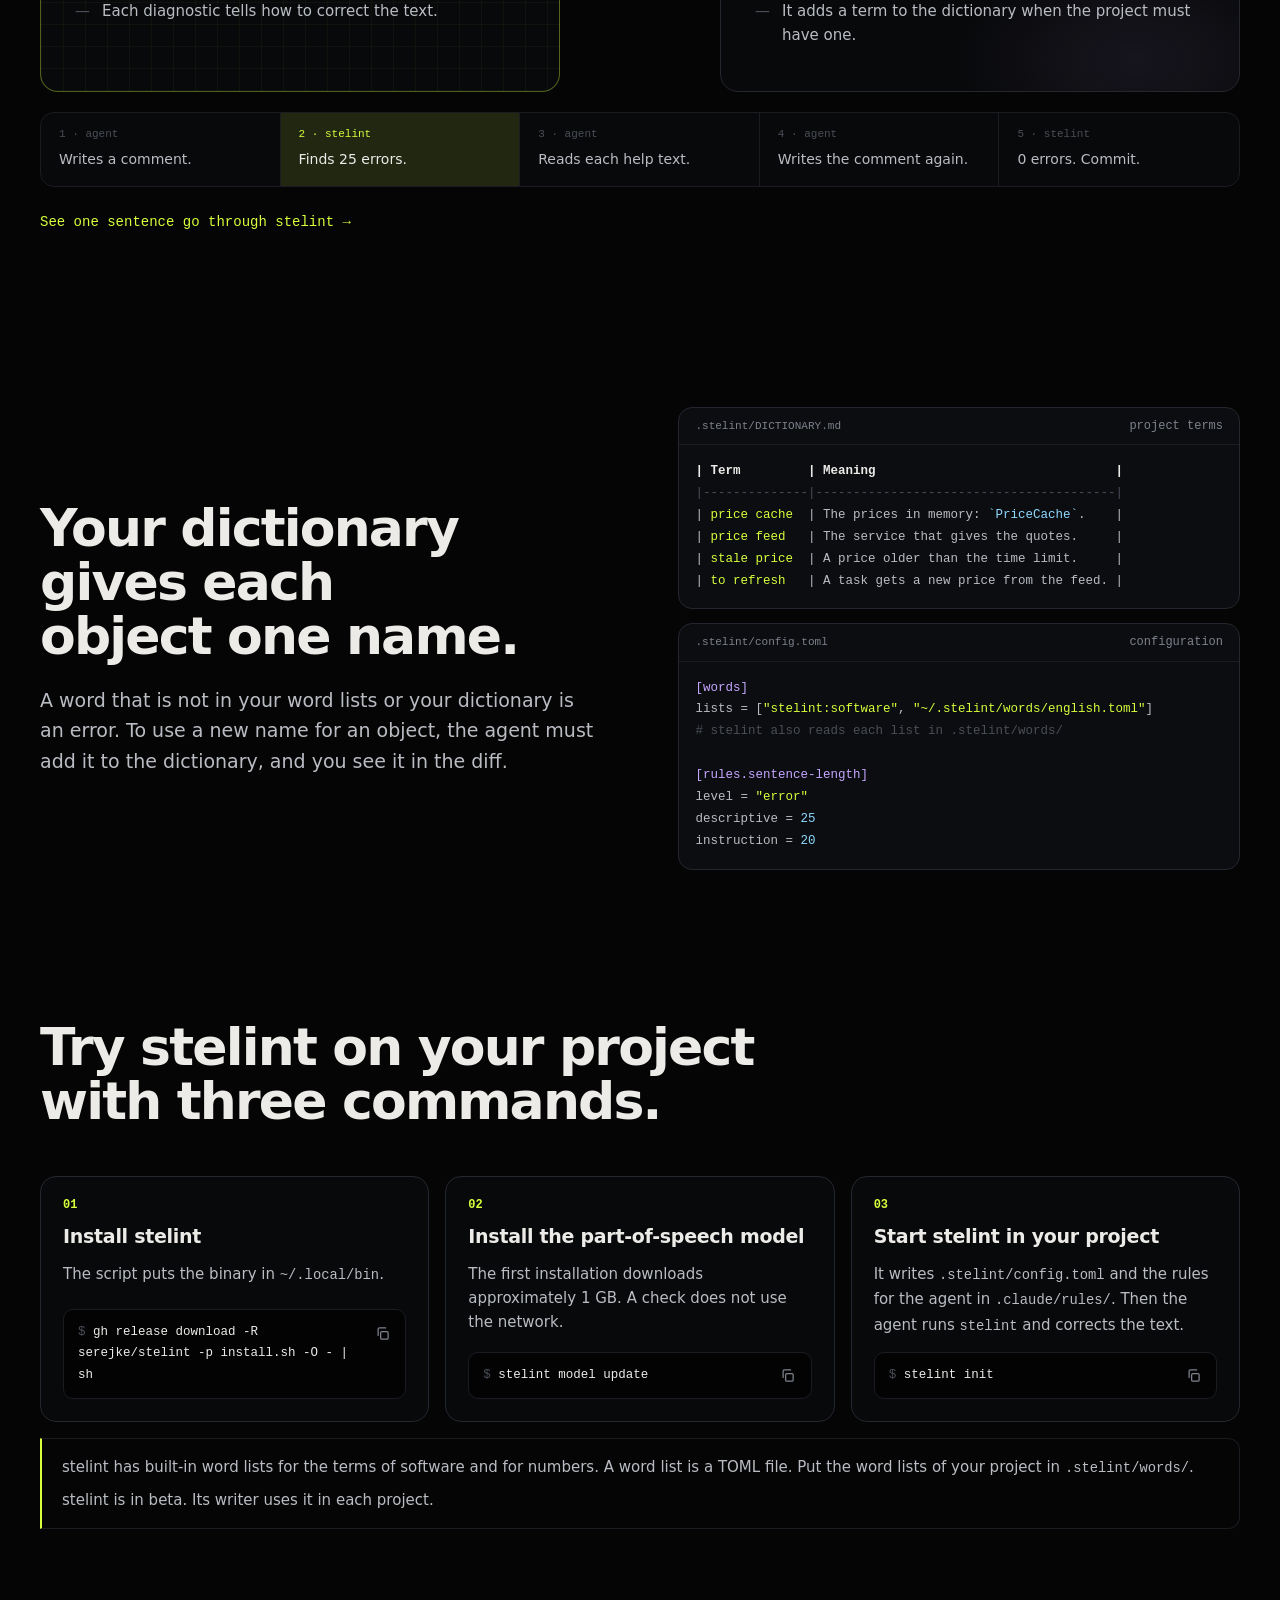
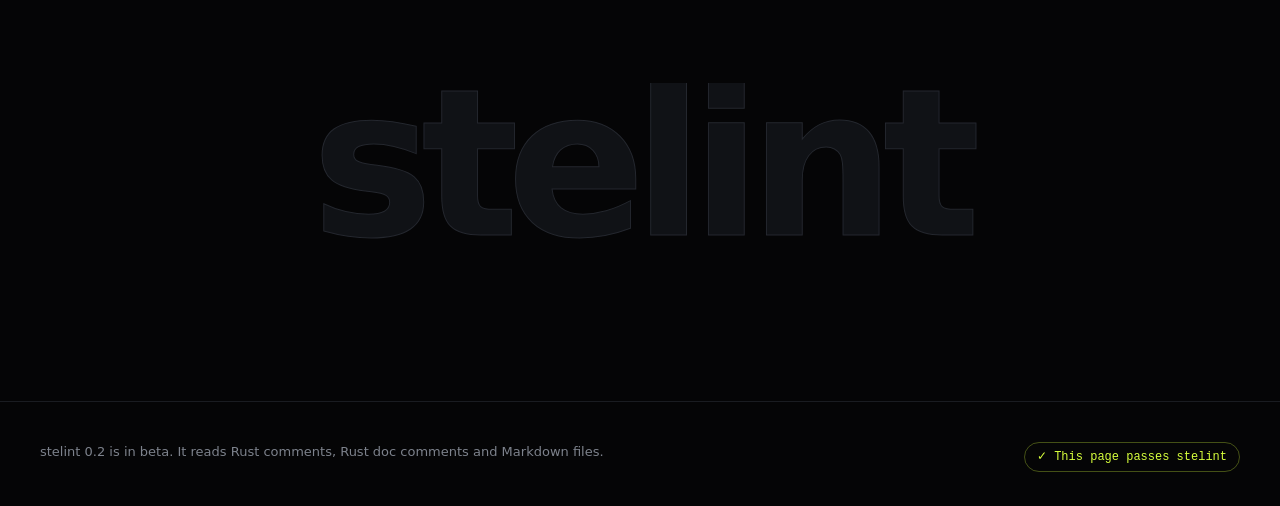
==== commit aca7bc9e: "feat: add the website of stelint Two pages for GitHub Pages. The start page shows four agent texts b" ====
--- a/index.html
+++ b/index.html
@@ -3,11 +3,11 @@
   <head>
     <meta charset="utf-8" />
     <meta name="viewport" content="width=device-width, initial-scale=1" />
-    <title>stelint: lint the docs that your agent writes</title>
-    <meta name="description" content="Agents write more comments and docs than anyone reads. stelint checks them against the terms of your project and fails the build on unclear text. Deterministic, no LLM." />
-    <meta name="theme-color" content="#faf9f5" />
-    <meta property="og:title" content="stelint: lint the docs that your agent writes" />
-    <meta property="og:description" content="Agents write more comments and docs than anyone reads. stelint fails the build on unclear text, with no LLM in the check." />
+    <title>stelint: an English compiler for code comments and Markdown</title>
+    <meta name="description" content="stelint checks code comments and Markdown against your word lists and your project dictionary. The same text always gives the same diagnostics, with no LLM and no network." />
+    <meta name="theme-color" content="#050506" />
+    <meta property="og:title" content="stelint: an English compiler for code comments and Markdown" />
+    <meta property="og:description" content="stelint checks the comments and the Markdown files that agents write. A word that is not in your word lists or your dictionary is an error." />
     <meta property="og:type" content="website" />
     <link rel="icon" href="assets/favicon.svg" type="image/svg+xml" />
     <link rel="stylesheet" href="assets/style.css" />
@@ -28,182 +28,214 @@
       <!-- hero -->
       <section class="hero">
         <div class="wrap">
-          <div class="welcome rv">
-            <p class="eyebrow"><span class="n">stelint 0.3</span> Rust and Markdown</p>
-            <h1>Lint the docs that <span class="ok">your agent writes.</span></h1>
-            <div class="hero-sub">
-              <div>
-                <p class="lede">
-                  Agents write more comments and docs than you can read. They give one object three names. They use
-                  words that have no clear meaning. They write two steps that do not agree.
-                </p>
-                <p class="lede"><b>The next agent reads this text and obeys it.</b></p>
-                <p class="lede">
-                  stelint checks each comment and Markdown file against the terms of your project. A bad sentence fails
-                  the check, and the agent writes it again.
-                </p>
-                <div class="actions">
-                  <a class="btn primary" href="#try">Try it</a>
-                  <a class="btn" href="how.html">How it works</a>
-                </div>
-              </div>
-              <div class="term" aria-label="An agent runs stelint">
-                <div id="term-body" data-nolint></div>
-              </div>
-            </div>
-          </div>
-        </div>
-      </section>
-
-      <!-- 01 the problem: single sentences -->
-      <section id="problem" data-n="01">
-        <div class="wrap">
-          <h2 class="rv wide">These sentences look correct in a diff.</h2>
+          <p class="eyebrow rv"><span class="n">stelint 0.2</span> Rust and Markdown</p>
+          <h1 class="mirror-title rv">
+            <span>A compiler for <span class="ok">English.</span></span>
+            <span class="reflect" aria-hidden="true"><span>A compiler for <span class="ok">English.</span></span></span>
+          </h1>
+          <div class="horizon"></div>
+          <div class="hero-sub">
+            <div class="rv">
+              <p class="lede">
+                stelint checks the comments and the documents that agents write. An agent can use only the words of
+                your word lists and your dictionary. A bad sentence fails the build.
+              </p>
+              <div class="actions">
+                <a class="btn primary" href="#try">Try it</a>
+                <a class="btn" href="how.html">How it works</a>
+              </div>
+            </div>
+            <div class="term rv" aria-label="stelint in a shell">
+              <div class="bar" aria-hidden="true"><i></i><i></i><i></i></div>
+              <div id="term-body" data-nolint></div>
+            </div>
+          </div>
+        </div>
+      </section>
+
+      <!-- 01 the editor -->
+      <section id="editor">
+        <div class="wrap">
+          <h2 class="rv wide">Make your agent write clear comments and documents.</h2>
+
+          <div class="stage rv" id="stage">
+            <div class="under-tabs">
+              <div class="tabs" id="tabs" role="tablist" aria-label="Examples"></div>
+              <div class="toggle" id="view-toggle" role="group" aria-label="View">
+                <button type="button" data-v="before">Before</button>
+                <button type="button" data-v="split">Half</button>
+                <button type="button" data-v="after">After</button>
+              </div>
+            </div>
+            <p class="pain-line" id="pain-line" data-nolint></p>
+            <div class="compare-wrap">
+              <div class="compare" id="compare" data-nolint></div>
+              <div class="mirror" id="mirror" aria-hidden="true"></div>
+            </div>
+
+            <div class="meta">
+              <div class="box">
+                <div class="box-head"><span>stelint <code id="diag-file" data-nolint>retry.rs</code></span><span id="diag-count" class="muted">0 errors</span></div>
+                <ul class="diags" id="diags" data-nolint></ul>
+              </div>
+              <div class="box">
+                <div class="box-head"><span><code>.stelint/DICTIONARY.md</code> of this example</span><span>terms</span></div>
+                <table class="dict"><tbody id="dict" data-nolint></tbody></table>
+                <p class="box-foot">Each diagnostic on this page comes from a run of stelint.</p>
+              </div>
+            </div>
+          </div>
+
+          <div class="strip two rv">
+            <div><span class="v"><span class="err" id="n-diags">87</span> <span class="arrow">→</span> <span class="ok">0</span></span><span class="k">errors in 4 examples</span></div>
+            <div><span class="v">0</span><span class="k">LLM calls in a check</span></div>
+          </div>
+        </div>
+      </section>
+
+      <!-- 02 single sentences -->
+      <section id="problem">
+        <div class="wrap">
+          <h2 class="rv wide">Six sentences of an agent that stelint does not accept.</h2>
           <p class="lede rv">
-            stelint finds errors in each one. The dictionary of these examples has the terms <code>importer</code>,
-            <code>batch</code> and <code>archive folder</code>.
+            The project dictionary of these examples has the terms <code>importer</code>, <code>batch</code> and
+            <code>archive folder</code>.
           </p>
           <div class="pains cases rv" id="cases" data-nolint></div>
         </div>
       </section>
 
-      <!-- 02 the editor -->
-      <section id="editor" data-n="02">
-        <div class="wrap">
-          <h2 class="rv wide">One project, before and after the check.</h2>
-          <p class="lede rv">An agent wrote these four files. Select a file. Put the pointer on an error to see its help text.</p>
-
-          <div class="stage rv" id="stage">
-            <div class="pr">
-              <div class="files" id="files" role="tablist" aria-label="Files of the project" data-nolint></div>
-              <div class="pr-main">
-                <div class="file-bar">
-                  <code class="file-path" id="file-path" data-nolint></code>
-                  <div class="toggle" id="view-toggle" role="group" aria-label="View">
-                    <button type="button" data-v="before">Before</button>
-                    <button type="button" data-v="split">Compare</button>
-                    <button type="button" data-v="after">After</button>
-                  </div>
-                </div>
-                <p class="pain-line" id="pain-line" data-nolint></p>
-                <div class="compare-wrap">
-                  <div class="compare" id="compare" data-nolint></div>
-                </div>
-              </div>
-            </div>
-
-            <div class="meta">
-              <div class="box">
-                <div class="box-head"><span>stelint <code id="diag-file" data-nolint></code></span><span id="diag-count" class="muted" data-nolint></span></div>
-                <ul class="diags" id="diags" data-nolint></ul>
-              </div>
-              <div class="box">
-                <div class="box-head"><span>the dictionaries of this file</span></div>
-                <div class="dict-scroll">
-                  <table class="dict"><tbody id="dict" data-nolint></tbody></table>
-                </div>
-                <p class="box-foot">Each diagnostic comes from a run of stelint.</p>
-              </div>
-            </div>
-          </div>
-        </div>
-      </section>
-
-      <!-- 03 why a check: the alternatives and the loop -->
-      <section id="two-parts" data-n="03">
-        <div class="wrap">
-          <h2 class="rv wide">A rule in <code>CLAUDE.md</code> is a request. A failed check is not.</h2>
-
-          <div class="pains alts rv">
-            <article class="pain">
-              <span class="tag">a rule</span>
-              <h3>The agent does not obey it.</h3>
-              <p>In a long session, the rule is one line of many. No check fails, thus you do not see the error.</p>
-            </article>
-            <article class="pain">
-              <span class="tag">an LLM</span>
-              <h3>The result changes.</h3>
-              <p>The same text can pass one time and fail the next time. Each check uses tokens and time.</p>
-            </article>
-            <article class="pain">
-              <span class="tag">a person</span>
-              <h3>There is too much text.</h3>
-              <p>An agent writes a hundred lines of comments in one minute. You read the code, not the comments.</p>
-            </article>
-          </div>
-
-          <p class="lede rv after-pains">
-            A type checker finds errors in code. stelint finds errors in text. It has no LLM and no network. The same
-            text always gets the same diagnostics, and each diagnostic tells the agent how to correct the text.
-          </p>
+      <!-- 03 the rules -->
+      <section id="principles">
+        <div class="wrap std">
+          <div>
+            <h2 class="rv">stelint accepts only approved words and short sentences.</h2>
+            <p class="lede rv">Each entry of a word list gives one word in one part of speech. An agent cannot use an approved noun as a verb. The writing guides give these rules to the agent before it writes.</p>
+          </div>
+          <div class="facts rv">
+            <div class="fact"><span class="v">1</span><span class="k">part of speech in each entry of a word list</span></div>
+            <div class="fact"><span class="v">1</span><span class="k">fact or instruction in each sentence</span></div>
+            <div class="fact"><span class="v">20</span><span class="k">words or less in an instruction</span></div>
+            <div class="fact"><span class="v">25</span><span class="k">words or less in a descriptive sentence</span></div>
+          </div>
+        </div>
+      </section>
+
+      <!-- 04 two parts -->
+      <section id="two-parts">
+        <div class="wrap">
+          <h2 class="rv wide">stelint checks the text, and the agent corrects it.</h2>
+
+          <div class="duo rv">
+            <div class="part core">
+              <span class="kind">Deterministic</span>
+              <h3>stelint</h3>
+              <ul>
+                <li>The same text always gives the same diagnostics.</li>
+                <li>No LLM and no network in a check.</li>
+                <li>Each diagnostic tells how to correct the text.</li>
+              </ul>
+            </div>
+            <div class="wire" aria-hidden="true">
+              <div class="w to"><label>text</label><span></span></div>
+              <div class="w back"><label>diagnostics</label><span></span></div>
+            </div>
+            <div class="part agent">
+              <span class="kind">Not deterministic</span>
+              <h3>The agent</h3>
+              <ul>
+                <li>It reads the code that the comment is about.</li>
+                <li>It writes the text again until the check passes.</li>
+                <li>It adds a term to the dictionary when the project must have one.</li>
+              </ul>
+            </div>
+          </div>
 
           <div class="loop rv" id="loop">
-            <div><span class="s">agent</span>Writes a comment.</div>
-            <div><span class="s">stelint</span>Finds the errors.</div>
-            <div><span class="s">agent</span>Reads each help text.</div>
-            <div><span class="s">agent</span>Writes the comment again.</div>
-            <div><span class="s">stelint</span>Finds no errors. Commit.</div>
-          </div>
-          <p class="rv"><a class="textlink" href="how.html">See one comment go through stelint →</a></p>
-        </div>
-      </section>
-
-      <!-- 04 layered dictionaries -->
-      <section id="layers" data-n="04">
-        <div class="wrap">
-          <h2 class="rv wide">Dictionaries in layers.</h2>
-          <p class="lede rv">
-            The project dictionary applies to each file. A module dictionary applies only to its module, and Claude Code
-            reads it when it opens a file there.
-          </p>
-
-          <div class="layers rv">
-            <div class="layer-files" id="layer-files" data-nolint></div>
-            <div class="layer-runs">
-              <div class="file">
-                <div class="file-head"><span>one word in two modules</span></div>
-                <pre id="layer-find" data-nolint></pre>
-              </div>
-              <div class="file">
-                <div class="file-head"><span>a term out of its module</span></div>
-                <pre id="layer-check" data-nolint></pre>
-              </div>
-            </div>
-          </div>
-        </div>
-      </section>
-
-      <!-- 05 try -->
-      <section id="try" data-n="05">
-        <div class="wrap">
-          <h2 class="rv wide">Install.</h2>
+            <div><span class="s">1 · agent</span>Writes a comment.</div>
+            <div><span class="s">2 · stelint</span>Finds 25 errors.</div>
+            <div><span class="s">3 · agent</span>Reads each help text.</div>
+            <div><span class="s">4 · agent</span>Writes the comment again.</div>
+            <div><span class="s">5 · stelint</span>0 errors. Commit.</div>
+          </div>
+          <p class="rv"><a class="textlink" href="how.html">See one sentence go through stelint →</a></p>
+        </div>
+      </section>
+
+      <!-- 05 your dictionary -->
+      <section id="dictionary">
+        <div class="wrap split">
+          <div>
+            <h2 class="rv">Your dictionary gives each object one name.</h2>
+            <p class="lede rv">
+              A word that is not in your word lists or your dictionary is an error. To use a new name for an object,
+              the agent must add it to the dictionary, and you see it in the diff.
+            </p>
+          </div>
+          <div class="rv">
+            <div class="file">
+              <div class="file-head"><span><code>.stelint/DICTIONARY.md</code></span><span>project terms</span></div>
+              <pre data-nolint><span class="h">| Term         | Meaning                                |</span>
+<span class="c">|--------------|----------------------------------------|</span>
+| <span class="s">price cache</span>  | The prices in memory: <span class="cy">`PriceCache`</span>.    |
+| <span class="s">price feed</span>   | The service that gives the quotes.     |
+| <span class="s">stale price</span>  | A price older than the time limit.     |
+| <span class="s">to refresh</span>   | A task gets a new price from the feed. |</pre>
+            </div>
+            <div class="file">
+              <div class="file-head"><span><code>.stelint/config.toml</code></span><span>configuration</span></div>
+              <pre data-nolint><span class="k">[words]</span>
+lists = [<span class="s">"stelint:software"</span>, <span class="s">"~/.stelint/words/english.toml"</span>]
+<span class="c"># stelint also reads each list in .stelint/words/</span>
+
+<span class="k">[rules.sentence-length]</span>
+level = <span class="s">"error"</span>
+descriptive = <span class="cy">25</span>
+instruction = <span class="cy">20</span></pre>
+            </div>
+          </div>
+        </div>
+      </section>
+
+      <!-- 06 try -->
+      <section id="try">
+        <div class="wrap">
+          <h2 class="rv wide">Try stelint on your project with three commands.</h2>
           <div class="steps">
             <div class="step rv">
-              <span class="num">with Claude Code</span>
-              <div class="cmd" data-nolint><span class="ps">&gt; </span><span class="c">/plugin marketplace add serejke/stelint</span>
-<span class="ps">&gt; </span><span class="c">/plugin install stelint@stelint</span>
-<span class="ps">&gt; </span><span class="c">/stelint:init</span>          <span class="ps"># stelint, Stanza, writing guides</span>
-<span class="ps">&gt; </span><span class="c">/stelint:word-list</span>     <span class="ps"># the STE word list, from its PDF</span>
-<span class="ps">&gt; </span><span class="c">/stelint:dictionary</span>    <span class="ps"># the dictionaries of your project</span>
-<span class="ps">&gt; </span><span class="c">/stelint:correct</span>       <span class="ps"># agents correct the errors</span></div>
+              <span class="num">01</span>
+              <h3>Install stelint</h3>
+              <p>The script puts the binary in <code>~/.local/bin</code>.</p>
+              <div class="cmd" data-nolint><span class="ps">$ </span><span class="c">gh release download -R serejke/stelint -p install.sh -O - | sh</span></div>
             </div>
             <div class="step rv">
-              <span class="num">in a terminal</span>
-              <div class="cmd" data-nolint><span class="ps">$ </span><span class="c">gh release download -R serejke/stelint -p install.sh -O - | sh</span>
-<span class="ps">$ </span><span class="c">stelint model update</span>     <span class="ps"># Stanza, 1 GB, one time</span>
-<span class="ps">$ </span><span class="c">stelint init</span>
-<span class="ps">$ </span><span class="c">stelint</span></div>
-            </div>
-          </div>
-          <p class="note rv">stelint does not include the STE word list. Without it, stelint does not check the words.</p>
+              <span class="num">02</span>
+              <h3>Install the part-of-speech model</h3>
+              <p>The first installation downloads approximately 1 GB. A check does not use the network.</p>
+              <div class="cmd" data-nolint><span class="ps">$ </span><span class="c">stelint model update</span></div>
+            </div>
+            <div class="step rv">
+              <span class="num">03</span>
+              <h3>Start stelint in your project</h3>
+              <p>It writes <code>.stelint/config.toml</code> and the rules for the agent in <code>.claude/rules/</code>. Then the agent runs <code>stelint</code> and corrects the text.</p>
+              <div class="cmd" data-nolint><span class="ps">$ </span><span class="c">stelint init</span></div>
+            </div>
+          </div>
+
+          <div class="note rv">
+            <p>stelint has built-in word lists for the terms of software and for numbers. A word list is a TOML file. Put the word lists of your project in <code>.stelint/words/</code>.</p>
+            <p>stelint is in beta. Its writer uses it in each project.</p>
+          </div>
         </div>
       </section>
     </main>
+
+    <div class="big-end" aria-hidden="true">stelint</div>
 
     <footer>
       <div class="wrap">
         <div>
-          <p>stelint 0.3 is in beta. ASD-STE100 is a trademark of ASD, and stelint does not come from ASD.</p>
+          <p>stelint 0.2 is in beta. It reads Rust comments, Rust doc comments and Markdown files.</p>
         </div>
         <span class="pass" title="The prose of each page passes stelint">✓ This page passes stelint</span>
       </div>
--- a/assets/style.css
+++ b/assets/style.css
@@ -1,37 +1,28 @@
-@charset "utf-8";
-/* stelint site. One file, no build step.
-   A light terminal: one monospace face, box-drawing rules, boxes with the
-   title in the top border, and a small set of quiet colors. */
+/* stelint site. One file, no build step. Dark only. */
 
 :root {
-  --bg: #faf9f5;
-  --bg-2: #f3f1ea;
-  --bg-3: #ebe8de;
-  --line: #dcd8cc;
-  --rule: #c2bdb0;
-  --ink: #1f1e1c;
-  --ink-2: #45423c;
-  --dim: #75716a;
-  --faint: #a7a298;
-  --accent: #c15f3c;
-  --accent-2: #d77757;
-  --accent-bg: #f6e7df;
-  --ok: #2f7a3e;
-  --ok-bg: #e5f0e3;
-  --err: #a8323f;
-  --err-bg: #f8e4e4;
-  --blue: #4a5ab0;
-  --violet: #7a4f9e;
-  --amber: #8f6a22;
-  --mono: "JetBrains Mono", "SF Mono", SFMono-Regular, Menlo, "Cascadia Mono", "Cascadia Code", Consolas,
-    "DejaVu Sans Mono", "Liberation Mono", ui-monospace, monospace;
-  --max: 1240px;
-  --pad: clamp(18px, 4vw, 40px);
-  --radius: 6px;
+  --bg: #050506;
+  --bg-2: #08090b;
+  --panel: #0c0d10;
+  --panel-2: #101216;
+  --line: #1a1c21;
+  --line-2: #24272e;
+  --ink: #ecebe8;
+  --ink-2: #b9bcc2;
+  --dim: #7d828c;
+  --faint: #4a4e57;
+  --err: #ff5a45;
+  --err-soft: rgba(255, 90, 69, 0.14);
+  --ok: #d7ff3c;
+  --ok-soft: rgba(215, 255, 60, 0.12);
+  --cyan: #8fd8ff;
+  --violet: #c5a6ff;
+  --mono: ui-monospace, "SF Mono", "JetBrains Mono", "Cascadia Code", Menlo, Consolas, "Liberation Mono", monospace;
+  --sans: ui-sans-serif, system-ui, -apple-system, "Segoe UI", "Helvetica Neue", Arial, sans-serif;
+  --max: 1340px;
+  --pad: clamp(20px, 4vw, 40px);
   --pos: 50%;
-  /* a row of box-drawing characters, cut to the width of its box */
-  --rule-chars: "────────────────────────────────────────────────────────────────────────────────────────────────────────────────────────────────────────────────────────────────────────────────────────────────────────────────────────────────────────────────────────────────────────────────────────────────────────────────";
-  color-scheme: light;
+  color-scheme: dark;
 }
 
 *,
@@ -50,9 +41,9 @@
   margin: 0;
   background: var(--bg);
   color: var(--ink);
-  font: 15px/1.65 var(--mono);
-  font-variant-ligatures: none;
+  font: 16px/1.6 var(--sans);
   overflow-x: hidden;
+  -webkit-font-smoothing: antialiased;
 }
 
 img,
@@ -65,27 +56,21 @@
 }
 
 ::selection {
-  background: var(--accent-bg);
-  color: var(--ink);
+  background: var(--ok);
+  color: #000;
 }
 
 code,
 pre,
 kbd {
   font-family: var(--mono);
-  font-size: 1em;
-}
-
-p code,
-li code,
-.lede code {
-  color: var(--blue);
+  font-size: 0.92em;
 }
 
 :focus-visible {
-  outline: 2px solid var(--accent);
-  outline-offset: 2px;
-  border-radius: 2px;
+  outline: 2px solid var(--ok);
+  outline-offset: 3px;
+  border-radius: 4px;
 }
 
 .wrap {
@@ -95,112 +80,46 @@
   padding: 0 var(--pad);
 }
 
-/* ---------- shared pieces ---------- */
-
-/* the dot of a message, drawn so that no emoji font takes it */
-.bul {
-  display: inline-block;
-  width: 0.62em;
-  height: 0.62em;
-  border-radius: 50%;
-  background: currentColor;
-  vertical-align: 0.06em;
-}
-
-/* a box with its title in the top border */
-.box,
-.file,
-.part,
-.step,
-.viz,
-.welcome,
-.loop {
-  position: relative;
-  border: 1px solid var(--line);
-  border-radius: var(--radius);
-  min-width: 0;
-}
-
-.box-head,
-.file-head {
-  display: flex;
-  justify-content: space-between;
-  align-items: center;
-  gap: 12px;
-  margin: -0.78em 14px 0;
-  font-size: 12px;
-  line-height: 1.5;
-  color: var(--dim);
-  white-space: nowrap;
-  min-width: 0;
-}
-
-.box-head > span,
-.file-head > span {
-  background: var(--bg);
-  padding: 0 6px;
-  overflow: hidden;
-  text-overflow: ellipsis;
-}
-
-.box-head code,
-.file-head code {
-  color: var(--ink);
-}
-
-.muted {
-  color: var(--dim);
-}
-
 /* ---------- top bar ---------- */
 
 .top {
   position: sticky;
   top: 0;
   z-index: 50;
-  background: var(--bg);
-}
-
-.top::after {
-  content: var(--rule-chars);
-  display: block;
-  white-space: nowrap;
-  overflow: hidden;
-  color: var(--line);
-  line-height: 0.4;
-  height: 0.5em;
-  font-size: 15px;
-  opacity: 0;
-  transition: opacity 0.2s;
-}
-
-.top.scrolled::after {
-  opacity: 1;
+  background: rgba(5, 5, 6, 0.72);
+  backdrop-filter: blur(14px) saturate(140%);
+  -webkit-backdrop-filter: blur(14px) saturate(140%);
+  border-bottom: 1px solid transparent;
+  transition: border-color 0.3s;
+}
+
+.top.scrolled {
+  border-bottom-color: var(--line);
 }
 
 .top .wrap {
   display: flex;
   align-items: center;
-  gap: 16px;
-  height: 56px;
+  gap: 24px;
+  height: 60px;
 }
 
 .brand {
   display: inline-flex;
   align-items: center;
   gap: 10px;
-  font-weight: 700;
-  font-size: 15px;
+  font: 600 15px/1 var(--mono);
+  letter-spacing: -0.02em;
   text-decoration: none;
   padding: 12px 0;
 }
 
 .brand-mark {
-  width: 14px;
-  height: 14px;
+  width: 18px;
+  height: 18px;
   display: inline-block;
   border: 1.5px solid var(--ink);
-  border-radius: 2px;
+  border-radius: 4px;
   position: relative;
   overflow: hidden;
 }
@@ -209,22 +128,17 @@
   content: "";
   position: absolute;
   inset: 0 0 0 50%;
-  background: var(--accent-2);
+  background: var(--ok);
 }
 
 .chip {
-  font-size: 12px;
-  color: var(--dim);
-}
-
-.chip::before {
-  content: "[";
-  color: var(--faint);
-}
-
-.chip::after {
-  content: "]";
-  color: var(--faint);
+  font: 500 11px/1 var(--mono);
+  letter-spacing: 0.04em;
+  text-transform: uppercase;
+  color: var(--dim);
+  border: 1px solid var(--line-2);
+  padding: 5px 7px 4px;
+  border-radius: 999px;
 }
 
 .nav {
@@ -235,359 +149,293 @@
 }
 
 .nav a {
-  font-size: 13px;
+  font: 500 13px/1 var(--mono);
   color: var(--dim);
   text-decoration: none;
-  padding: 14px 10px;
-  white-space: nowrap;
-}
-
-.nav a::before {
-  content: "\00a0\00a0";
-}
-
-.nav a:hover {
-  color: var(--ink);
-}
-
+  padding: 14px 12px;
+  border-radius: 8px;
+  transition: color 0.2s;
+}
+
+.nav a:hover,
 .nav a[aria-current="page"] {
   color: var(--ink);
 }
 
 .nav a[aria-current="page"]::before {
-  content: "❯\00a0";
-  color: var(--accent);
+  content: "› ";
+  color: var(--ok);
 }
 
 @media (max-width: 640px) {
   .top .wrap {
     gap: 10px;
   }
-  .top .chip,
+  .top .chip {
+    display: none;
+  }
+  .nav a {
+    padding: 14px 8px;
+    font-size: 12px;
+  }
+  .nav .gh,
   .nav a[href="./"] {
     display: none;
   }
   .nav a {
-    padding: 14px 6px;
-    font-size: 12px;
+    white-space: nowrap;
+  }
+  .pane-head .wc {
+    display: none;
   }
 }
 
 /* ---------- type ---------- */
+
+.eyebrow {
+  font: 500 12px/1 var(--mono);
+  letter-spacing: 0.08em;
+  text-transform: uppercase;
+  color: var(--dim);
+  display: flex;
+  align-items: center;
+  gap: 12px;
+  margin: 0 0 22px;
+}
+
+.eyebrow .n {
+  color: var(--ok);
+}
+
+.eyebrow::after {
+  content: "";
+  flex: 0 0 48px;
+  height: 1px;
+  background: var(--line-2);
+}
 
 h1,
 h2,
 h3 {
-  font-family: var(--mono);
-  font-weight: 700;
+  font-family: var(--sans);
+  font-weight: 650;
+  letter-spacing: -0.035em;
+  line-height: 1.04;
   margin: 0;
   text-wrap: balance;
 }
 
-h1 {
-  font-size: clamp(30px, 5.6vw, 64px);
-  line-height: 1.08;
-  letter-spacing: -0.035em;
-}
-
 h2 {
+  font-size: clamp(30px, 4.6vw, 52px);
+  max-width: 18ch;
+}
+
+h2.wide {
+  max-width: 26ch;
+}
+
+h2 .line {
+  display: block;
+}
+
+h3 {
+  font-size: 19px;
+  letter-spacing: -0.015em;
+  line-height: 1.25;
+}
+
+.lede {
+  color: var(--ink-2);
+  font-size: clamp(17px, 1.6vw, 19px);
+  max-width: 60ch;
+  margin: 22px 0 0;
+  text-wrap: pretty;
+}
+
+p {
+  text-wrap: pretty;
+}
+
+.muted {
+  color: var(--dim);
+}
+
+section {
   position: relative;
-  font-size: clamp(20px, 2.4vw, 27px);
-  line-height: 1.3;
-  letter-spacing: -0.015em;
-  max-width: 40ch;
-  padding-left: 1.5em;
-}
-
-/* the dot of a reply in a session */
-h2::before {
+  padding: clamp(80px, 12vw, 150px) 0 0;
+}
+
+/* ---------- hero ---------- */
+
+.hero {
+  padding-top: clamp(60px, 10vw, 120px);
+  text-align: left;
+}
+
+.hero h1 {
+  font-size: clamp(48px, 10.5vw, 132px);
+  letter-spacing: -0.055em;
+  line-height: 0.92;
+  font-weight: 700;
+  max-width: none;
+}
+
+.hero h1 .ok {
+  color: var(--ok);
+}
+
+.mirror-title {
+  position: relative;
+}
+
+.mirror-title .reflect {
+  display: block;
+  position: relative;
+  transform: scaleY(-1);
+  opacity: 0.22;
+  -webkit-mask-image: linear-gradient(to bottom, transparent 10%, #000 100%);
+  mask-image: linear-gradient(to bottom, transparent 10%, #000 100%);
+  margin-top: 0.02em;
+  height: 0.6em;
+  overflow: hidden;
+  pointer-events: none;
+  user-select: none;
+  filter: blur(1px);
+}
+
+.mirror-title .reflect > span {
+  position: absolute;
+  left: 0;
+  right: 0;
+  bottom: 0;
+}
+
+.horizon {
+  height: 1px;
+  background: linear-gradient(90deg, transparent, var(--line-2) 15%, var(--faint) 50%, var(--line-2) 85%, transparent);
+  position: relative;
+}
+
+.horizon::after {
   content: "";
   position: absolute;
-  left: 0.2em;
-  top: 0.48em;
-  width: 0.5em;
-  height: 0.5em;
-  border-radius: 50%;
-  background: var(--accent-2);
-}
-
-h2.wide {
-  max-width: 52ch;
-}
-
-h3 {
-  font-size: 16px;
-  line-height: 1.4;
-}
-
-p {
-  text-wrap: pretty;
-}
-
-.lede {
-  color: var(--ink-2);
-  font-size: 15px;
-  max-width: 68ch;
-  margin: 16px 0 0;
-}
-
-/* the text under a heading starts under the words of the heading */
-section > .wrap > .lede,
-section > .wrap > p,
-.std > div > .lede,
-.split > div > .lede,
-.split > div > p {
-  padding-left: calc(1.5 * clamp(20px, 2.4vw, 27px));
-}
-
-.split > div > p:not(.lede) {
-  color: var(--ink-2);
-}
-
-section {
-  position: relative;
-  padding: clamp(56px, 8vw, 96px) 0 0;
-}
-
-/* a rule of box-drawing characters above each section, with its number */
-section[data-n]::before {
-  content: "── " attr(data-n) " " var(--rule-chars);
-  display: block;
-  width: calc(100% - 2 * var(--pad));
-  max-width: calc(var(--max) - 2 * var(--pad));
-  margin: 0 auto clamp(36px, 5vw, 56px);
-  white-space: nowrap;
-  overflow: hidden;
-  color: var(--rule);
-  font-size: 13px;
-  line-height: 1;
-}
-
-/* ---------- hero ---------- */
-
-.hero {
-  padding-top: clamp(36px, 6vw, 72px);
-}
-
-.welcome {
-  border-color: var(--accent-2);
-  padding: clamp(26px, 4vw, 44px) clamp(18px, 3.4vw, 40px) clamp(22px, 3vw, 34px);
-}
-
-.welcome .eyebrow {
-  position: absolute;
-  top: -0.8em;
-  left: 18px;
-  margin: 0;
-  padding: 0 8px;
-  background: var(--bg);
-  font-size: 13px;
-  line-height: 1.5;
-  color: var(--dim);
-  white-space: nowrap;
-}
-
-.welcome .eyebrow .n {
-  color: var(--accent);
-  font-weight: 700;
-}
-
-.welcome .eyebrow .n::before {
-  content: "✻ ";
-}
-
-.welcome .eyebrow .n::after {
-  content: " ·";
-  color: var(--faint);
-  font-weight: 400;
-}
-
-.hero h1 .ok {
-  color: var(--accent);
+  left: 50%;
+  top: -40px;
+  width: min(700px, 80%);
+  height: 80px;
+  transform: translateX(-50%);
+  background: radial-gradient(closest-side, rgba(215, 255, 60, 0.07), transparent);
+  pointer-events: none;
 }
 
 .hero-sub {
   display: grid;
-  grid-template-columns: minmax(0, 1fr) minmax(0, 1.1fr);
-  margin-top: clamp(22px, 3vw, 34px);
-  border-top: 1px solid var(--accent-bg);
-}
-
-.hero-sub > div:first-child {
-  padding: 22px clamp(18px, 3vw, 34px) 4px 0;
+  grid-template-columns: minmax(0, 1.25fr) minmax(0, 1fr);
+  gap: clamp(28px, 5vw, 72px);
+  align-items: start;
+  margin-top: 40px;
 }
 
 .hero-sub .lede {
   margin: 0;
-  font-size: 15px;
 }
 
 @media (max-width: 860px) {
   .hero-sub {
     grid-template-columns: minmax(0, 1fr);
   }
-  .hero-sub > div:first-child {
-    padding-right: 0;
-  }
 }
 
 .actions {
   display: flex;
   flex-wrap: wrap;
-  gap: 10px;
-  margin-top: 24px;
+  gap: 12px;
+  margin-top: 30px;
 }
 
 .btn {
   display: inline-flex;
   align-items: center;
-  gap: 8px;
-  min-height: 42px;
-  padding: 0 16px;
-  border-radius: 4px;
+  gap: 10px;
+  min-height: 46px;
+  padding: 0 18px;
+  border-radius: 10px;
   font: 600 14px/1 var(--mono);
   text-decoration: none;
-  border: 1px solid var(--rule);
-  background: transparent;
+  border: 1px solid var(--line-2);
+  background: var(--panel);
   color: var(--ink);
   cursor: pointer;
-  transition: border-color 0.15s, background 0.15s, color 0.15s;
+  transition: border-color 0.2s, background 0.2s, transform 0.2s;
 }
 
 .btn:hover {
-  border-color: var(--ink);
+  border-color: var(--faint);
 }
 
 .btn.primary {
-  background: var(--ink);
-  color: var(--bg);
-  border-color: var(--ink);
-}
-
-.btn.primary::before {
-  content: "❯";
-  color: var(--accent-2);
+  background: var(--ok);
+  color: #050506;
+  border-color: var(--ok);
 }
 
 .btn.primary:hover {
-  background: #000;
-}
-
-/* a session of an agent in the hero */
+  background: #e6ff7a;
+}
+
+/* the terminal card in the hero */
 
 .term {
-  border-left: 1px solid var(--accent-bg);
-  font-size: 13px;
-  line-height: 1.6;
-  padding: 22px 0 4px clamp(18px, 3vw, 34px);
+  background: var(--panel);
+  border: 1px solid var(--line);
+  border-radius: 14px;
+  font: 13px/1.7 var(--mono);
+  padding: 16px 18px;
   min-width: 0;
-  min-height: 330px;
-}
-
-@media (max-width: 860px) {
-  .term {
-    border-left: 0;
-    border-top: 1px solid var(--accent-bg);
-    padding-left: 0;
-    min-height: 0;
-  }
+  box-shadow: 0 30px 80px -40px rgba(0, 0, 0, 0.9);
+}
+
+.term .bar {
+  display: flex;
+  gap: 6px;
+  margin-bottom: 12px;
+}
+
+.term .bar i {
+  width: 9px;
+  height: 9px;
+  border-radius: 50%;
+  background: var(--line-2);
 }
 
 .term .ln {
   white-space: pre-wrap;
   word-break: break-word;
-  min-height: 1.6em;
-  position: relative;
-}
-
-.term .tool {
-  padding-left: 2ch;
-  margin-top: 10px;
-}
-
-.term .tool:first-child {
-  margin-top: 0;
-}
-
-.term .tool .bul {
-  position: absolute;
-  left: 0;
-  top: 0.48em;
-}
-
-.term .tool b {
-  font-weight: 700;
-}
-
-.term .out {
-  padding-left: 5ch;
-  color: var(--ink-2);
-}
-
-/* the elbow under a call: drawn, because few fonts have it */
-.term .out.first::before {
-  content: "";
-  position: absolute;
-  left: 2ch;
-  top: 0.05em;
-  width: 1.2ch;
-  height: 0.75em;
-  border-left: 1px solid var(--faint);
-  border-bottom: 1px solid var(--faint);
-}
-
-.term .bul.ok,
+  min-height: 1.7em;
+}
+
+.term .ps {
+  color: var(--faint);
+}
+
+.term .e {
+  color: var(--err);
+}
+
 .term .o {
   color: var(--ok);
 }
 
-.term .bul.err,
-.term .e {
-  color: var(--err);
-}
-
 .term .d {
   color: var(--dim);
-}
-
-.term .sp {
-  color: var(--accent-2);
-}
-
-.term .spin {
-  margin-top: 10px;
-  color: var(--accent);
-}
-
-.term .spin .d {
-  color: var(--faint);
-}
-
-/* the input box under the session */
-.term .prompt {
-  margin-top: 16px;
-  border-top: 1px solid var(--rule);
-  border-bottom: 1px solid var(--rule);
-  padding: 4px 0;
-}
-
-.term .prompt .ps {
-  color: var(--dim);
-}
-
-.term .hint {
-  font-size: 12px;
-  color: var(--faint);
-  padding: 2px 0 0 2ch;
 }
 
 .caret {
   display: inline-block;
-  width: 0.6em;
-  height: 1.15em;
-  vertical-align: -0.22em;
+  width: 0.55em;
+  height: 1.1em;
+  vertical-align: -0.2em;
   background: var(--ink);
-  opacity: 0.75;
   animation: blink 1.05s steps(1) infinite;
 }
 
@@ -604,12 +452,13 @@
   grid-template-columns: repeat(4, minmax(0, 1fr));
   border-top: 1px solid var(--line);
   border-bottom: 1px solid var(--line);
-  margin-top: clamp(40px, 6vw, 64px);
+  margin-top: clamp(56px, 8vw, 96px);
 }
 
 .strip > div {
-  padding: 18px 0 16px 20px;
+  padding: 22px 0 20px;
   border-right: 1px solid var(--line);
+  padding-left: 22px;
 }
 
 .strip > div:first-child {
@@ -621,18 +470,16 @@
 }
 
 .strip .v {
-  font-size: clamp(24px, 3vw, 34px);
-  font-weight: 700;
-  line-height: 1.1;
-  letter-spacing: -0.03em;
+  font: 600 clamp(26px, 3.4vw, 40px)/1 var(--mono);
+  letter-spacing: -0.04em;
   display: block;
 }
 
 .strip .k {
-  font-size: 12px;
+  font: 500 12px/1.4 var(--mono);
   color: var(--dim);
   display: block;
-  margin-top: 6px;
+  margin-top: 10px;
 }
 
 .strip .v .arrow {
@@ -648,10 +495,6 @@
   color: var(--err);
 }
 
-.strip.two {
-  grid-template-columns: repeat(2, minmax(0, 1fr));
-}
-
 @media (max-width: 760px) {
   .strip {
     grid-template-columns: repeat(2, minmax(0, 1fr));
@@ -659,27 +502,106 @@
   .strip > div:nth-child(2) {
     border-right: 0;
   }
+  .strip > div:nth-child(3) {
+    padding-left: 0;
+    border-top: 1px solid var(--line);
+  }
+  .strip > div:nth-child(4) {
+    border-top: 1px solid var(--line);
+  }
+}
+
+/* ---------- pain cards ---------- */
+
+.pains {
+  display: grid;
+  grid-template-columns: repeat(2, minmax(0, 1fr));
+  gap: 1px;
+  background: var(--line);
+  border: 1px solid var(--line);
+  border-radius: 18px;
+  overflow: hidden;
+  margin-top: 56px;
+}
+
+.pain {
+  background: var(--bg);
+  padding: clamp(24px, 3vw, 36px);
+  position: relative;
+  min-width: 0;
+}
+
+.pain .tag {
+  font: 500 11px/1 var(--mono);
+  color: var(--err);
+  letter-spacing: 0.06em;
+  text-transform: uppercase;
+}
+
+.pain h3 {
+  margin: 14px 0 10px;
+}
+
+.pain p {
+  color: var(--ink-2);
+  margin: 0;
+  font-size: 15px;
+}
+
+.quote {
+  margin: 20px 0 0;
+  padding: 14px 16px;
+  border-left: 2px solid var(--err);
+  background: linear-gradient(90deg, var(--err-soft), transparent 80%);
+  font: 13px/1.65 var(--mono);
+  color: var(--ink-2);
+  border-radius: 0 8px 8px 0;
+}
+
+.quote s {
+  text-decoration: none;
+  color: var(--err);
+}
+
+.names {
+  display: flex;
+  flex-wrap: wrap;
+  gap: 6px;
+  margin-top: 18px;
+}
+
+.names span {
+  font: 12px/1 var(--mono);
+  padding: 7px 9px;
+  border-radius: 6px;
+  border: 1px dashed rgba(255, 90, 69, 0.45);
+  color: var(--ink-2);
+}
+
+.names span.one {
+  border: 1px solid var(--ok);
+  color: var(--ok);
+}
+
+@media (max-width: 760px) {
+  .pains {
+    grid-template-columns: minmax(0, 1fr);
+  }
 }
 
 /* ---------- the compare editor ---------- */
 
 .stage {
-  margin-top: 36px;
+  margin-top: 48px;
   position: relative;
-}
-
-.under-tabs {
-  display: flex;
-  align-items: flex-end;
-  gap: 16px;
-  flex-wrap: wrap;
 }
 
 .tabs {
   display: flex;
-  gap: 0;
+  gap: 2px;
   overflow-x: auto;
   scrollbar-width: none;
+  border-bottom: 1px solid var(--line);
   -webkit-overflow-scrolling: touch;
 }
 
@@ -693,103 +615,68 @@
   border: 0;
   background: none;
   color: var(--dim);
-  font: 13px/1 var(--mono);
-  padding: 14px 14px 12px;
-  min-height: 44px;
+  font: 500 13px/1 var(--mono);
+  padding: 15px 16px 14px;
+  min-height: 46px;
   cursor: pointer;
+  border-bottom: 2px solid transparent;
+  margin-bottom: -1px;
   display: inline-flex;
   align-items: center;
   gap: 8px;
-  border-bottom: 2px solid transparent;
-}
-
-.tab:first-child {
-  padding-left: 2px;
+  transition: color 0.2s;
 }
 
 .tab:hover {
-  color: var(--ink);
+  color: var(--ink-2);
 }
 
 .tab[aria-selected="true"] {
   color: var(--ink);
-  font-weight: 700;
-  border-bottom-color: var(--accent-2);
+  border-bottom-color: var(--ok);
 }
 
 .tab .dot {
   width: 7px;
   height: 7px;
-  border-radius: 50%;
-  background: var(--amber);
+  border-radius: 2px;
+  background: var(--cyan);
 }
 
 .tab .dot.md {
-  background: var(--blue);
-}
-
-.toggle {
-  display: inline-flex;
-  gap: 4px;
-  margin-left: auto;
-  padding-bottom: 4px;
-}
-
-.toggle button {
-  appearance: none;
-  border: 1px solid transparent;
-  background: none;
-  color: var(--dim);
-  font: 12px/1 var(--mono);
-  padding: 0 10px;
-  min-height: 32px;
-  border-radius: 4px;
-  cursor: pointer;
-}
-
-.toggle button:hover {
-  color: var(--ink);
-  border-color: var(--line);
-}
-
-.toggle button.on {
-  background: var(--ink);
-  border-color: var(--ink);
-  color: var(--bg);
+  background: var(--violet);
 }
 
 .pain-line {
-  font-size: 13px;
-  line-height: 1.5;
-  color: var(--dim);
-  margin: 14px 0 0;
+  font: 13px/1.5 var(--mono);
+  color: var(--dim);
+  margin: 16px 0 0;
   min-height: 1.5em;
-}
-
-.pain-line::before {
-  content: "※ ";
-  color: var(--accent-2);
 }
 
 .pain-line b {
   color: var(--ink);
+  font-weight: 500;
 }
 
 .compare-wrap {
   position: relative;
-  margin-top: 14px;
+  margin-top: 16px;
 }
 
 .compare {
   position: relative;
   display: grid;
-  border: 1px solid var(--rule);
-  border-radius: var(--radius);
+  border: 1px solid var(--line-2);
+  border-radius: 16px;
   overflow: hidden;
-  background: var(--bg);
+  background: var(--panel);
   touch-action: pan-y;
   user-select: none;
   -webkit-user-select: none;
+  box-shadow:
+    0 0 0 1px rgba(255, 255, 255, 0.02) inset,
+    0 40px 120px -60px rgba(0, 0, 0, 1);
 }
 
 .pane {
@@ -800,11 +687,19 @@
 }
 
 .pane.before {
-  background: #fcf6f4;
+  background:
+    radial-gradient(120% 80% at 0% 0%, rgba(255, 90, 69, 0.07), transparent 60%),
+    #07080a;
+}
+
+.pane.before .code {
+  filter: saturate(0.85);
 }
 
 .pane.after {
-  background: #f6f9f3;
+  background:
+    radial-gradient(120% 80% at 100% 0%, rgba(215, 255, 60, 0.06), transparent 60%),
+    var(--panel-2);
   clip-path: inset(0 0 0 var(--pos));
   -webkit-clip-path: inset(0 0 0 var(--pos));
 }
@@ -813,10 +708,9 @@
   display: flex;
   align-items: center;
   gap: 10px;
-  padding: 10px 18px;
+  padding: 14px 18px;
   border-bottom: 1px solid var(--line);
-  font-size: 12px;
-  line-height: 1.4;
+  font: 500 12px/1 var(--mono);
   color: var(--dim);
   white-space: nowrap;
 }
@@ -826,30 +720,25 @@
 }
 
 .pane-head .count {
-  font-weight: 700;
+  padding: 5px 8px 4px;
+  border-radius: 6px;
+  font-weight: 600;
 }
 
 .pane.before .count {
   color: var(--err);
-}
-
-.pane.before .count::before {
-  content: "✗ ";
+  background: var(--err-soft);
 }
 
 .pane.after .count {
   color: var(--ok);
-}
-
-.pane.after .count::before {
-  content: "✓ ";
+  background: var(--ok-soft);
 }
 
 .code {
   margin: 0;
-  padding: 14px 0 20px;
-  font-size: 13px;
-  line-height: 1.7;
+  padding: 16px 0 22px;
+  font: 13px/1.75 var(--mono);
   counter-reset: ln;
   flex: 1;
   min-width: 0;
@@ -860,7 +749,7 @@
   padding: 0 18px 0 58px;
   position: relative;
   white-space: pre;
-  min-height: 1.7em;
+  min-height: 1.75em;
 }
 
 .code .l::before {
@@ -868,18 +757,21 @@
   content: counter(ln);
   position: absolute;
   left: 0;
-  width: 38px;
+  width: 40px;
   text-align: right;
   color: var(--faint);
+  font-size: 11.5px;
 }
 
 .code .l.has-err::after {
-  content: "✗";
+  content: "";
   position: absolute;
-  left: 44px;
-  top: 0;
-  font-size: 11px;
-  color: var(--err);
+  left: 46px;
+  top: 0.72em;
+  width: 5px;
+  height: 5px;
+  border-radius: 50%;
+  background: var(--err);
 }
 
 @media (max-width: 900px) {
@@ -893,10 +785,11 @@
     padding-right: 12px;
   }
   .code .l::before {
-    width: 28px;
+    width: 30px;
+    font-size: 10.5px;
   }
   .code .l.has-err::after {
-    left: 32px;
+    left: 35px;
   }
 }
 
@@ -905,10 +798,10 @@
   color: var(--faint);
 }
 .s-doc {
-  color: var(--ink-2);
+  color: #c9cdd3;
 }
 .s-code {
-  color: var(--blue);
+  color: var(--cyan);
 }
 .s-h {
   color: var(--ink);
@@ -918,7 +811,7 @@
   color: var(--violet);
 }
 .s-ty {
-  color: var(--amber);
+  color: #ffd29a;
 }
 .s-p {
   color: var(--dim);
@@ -942,7 +835,7 @@
   text-decoration-thickness: 1px;
   text-underline-offset: 4px;
   text-decoration-skip-ink: none;
-  background: var(--err-bg);
+  background: rgba(255, 90, 69, 0.08);
   border-radius: 2px;
   cursor: help;
   outline: none;
@@ -951,7 +844,7 @@
 .x:hover,
 .x:focus,
 .x.hot {
-  background: #f0c9cb;
+  background: rgba(255, 90, 69, 0.28);
 }
 
 /* the handle */
@@ -978,33 +871,60 @@
   bottom: 0;
   left: 50%;
   width: 1px;
-  background: var(--accent-2);
+  background: linear-gradient(to bottom, transparent, var(--ok) 12%, var(--ok) 88%, transparent);
+  box-shadow: 0 0 18px 1px rgba(215, 255, 60, 0.45);
 }
 
 .knob {
   position: absolute;
   top: 50%;
-  width: 34px;
-  height: 34px;
-  margin-top: -17px;
-  border-radius: 4px;
-  background: var(--bg);
-  border: 1px solid var(--accent-2);
+  width: 40px;
+  height: 40px;
+  margin-top: -20px;
+  border-radius: 50%;
+  background: #050506;
+  border: 1px solid var(--ok);
   display: grid;
   place-items: center;
-  transition: background 0.15s;
+  box-shadow: 0 0 0 6px rgba(5, 5, 6, 0.6), 0 0 30px rgba(215, 255, 60, 0.35);
+  transition: transform 0.2s;
 }
 
 .handle:hover .knob,
 .handle:focus-visible .knob,
 .compare.dragging .knob {
-  background: var(--accent-bg);
+  transform: scale(1.08);
 }
 
 .knob svg {
-  width: 16px;
-  height: 16px;
-  stroke: var(--accent);
+  width: 18px;
+  height: 18px;
+  stroke: var(--ok);
+}
+
+/* the mirror under the editor */
+
+.mirror {
+  position: relative;
+  height: 120px;
+  overflow: hidden;
+  pointer-events: none;
+  user-select: none;
+  margin-top: 2px;
+  -webkit-mask-image: linear-gradient(to bottom, rgba(0, 0, 0, 0.55), transparent 85%);
+  mask-image: linear-gradient(to bottom, rgba(0, 0, 0, 0.55), transparent 85%);
+}
+
+.mirror > .compare {
+  position: absolute;
+  left: 0;
+  right: 0;
+  bottom: 100%;
+  transform-origin: 50% 100%;
+  transform: scaleY(-1);
+  filter: blur(1.2px) brightness(0.75);
+  opacity: 0.6;
+  box-shadow: none;
 }
 
 /* below the editor */
@@ -1013,36 +933,53 @@
   display: grid;
   grid-template-columns: minmax(0, 1.2fr) minmax(0, 1fr);
   gap: 20px;
-  margin-top: 30px;
+  margin-top: 8px;
 }
 
 @media (max-width: 860px) {
   .meta {
     grid-template-columns: minmax(0, 1fr);
-    gap: 30px;
-  }
+  }
+}
+
+.box {
+  border: 1px solid var(--line);
+  border-radius: 14px;
+  background: var(--bg-2);
+  min-width: 0;
 }
 
 .box-head {
-  margin-bottom: 6px;
+  display: flex;
+  justify-content: space-between;
+  align-items: center;
+  gap: 12px;
+  padding: 14px 18px;
+  border-bottom: 1px solid var(--line);
+  font: 500 12px/1.3 var(--mono);
+  color: var(--dim);
+}
+
+.box-head b {
+  color: var(--ink);
+  font-weight: 600;
 }
 
 .diags {
   list-style: none;
   margin: 0;
-  padding: 4px 0 8px;
+  padding: 6px 0;
   max-height: 320px;
   overflow: auto;
-  font-size: 12.5px;
-  line-height: 1.5;
+  font: 12.5px/1.5 var(--mono);
   scrollbar-width: thin;
-  scrollbar-color: var(--rule) transparent;
+  scrollbar-color: var(--line-2) transparent;
 }
 
 .diags li {
-  padding: 6px 16px;
+  padding: 8px 18px;
   display: grid;
-  grid-template-columns: 50px minmax(0, 1fr);
+  grid-template-columns: 52px minmax(0, 1fr);
   gap: 10px;
   cursor: default;
   border-left: 2px solid transparent;
@@ -1050,7 +987,7 @@
 
 .diags li:hover,
 .diags li.hot {
-  background: var(--err-bg);
+  background: var(--err-soft);
   border-left-color: var(--err);
 }
 
@@ -1060,7 +997,6 @@
 
 .diags .rule {
   color: var(--err);
-  font-weight: 700;
 }
 
 .diags .msg {
@@ -1070,22 +1006,17 @@
 .diags .help {
   display: block;
   color: var(--dim);
-}
-
-.diags .help::before {
-  content: "help: ";
-  color: var(--faint);
 }
 
 .dict {
   width: 100%;
   border-collapse: collapse;
-  font-size: 13px;
+  font-size: 14px;
 }
 
 .dict td {
-  padding: 8px 16px;
-  border-bottom: 1px dashed var(--line);
+  padding: 10px 18px;
+  border-bottom: 1px solid var(--line);
   vertical-align: top;
   color: var(--ink-2);
 }
@@ -1095,18 +1026,51 @@
 }
 
 .dict td:first-child {
-  font-weight: 700;
-  color: var(--accent);
+  font: 500 13px/1.5 var(--mono);
+  color: var(--ok);
   white-space: nowrap;
   width: 1%;
 }
 
 .box-foot {
-  padding: 10px 16px 12px;
-  font-size: 12px;
+  padding: 12px 18px 16px;
+  font-size: 13px;
   color: var(--dim);
   border-top: 1px solid var(--line);
   margin: 0;
+}
+
+.toggle {
+  display: inline-flex;
+  border: 1px solid var(--line-2);
+  border-radius: 10px;
+  padding: 3px;
+  gap: 2px;
+  margin-left: auto;
+}
+
+.toggle button {
+  appearance: none;
+  border: 0;
+  background: none;
+  color: var(--dim);
+  font: 500 12px/1 var(--mono);
+  padding: 0 12px;
+  min-height: 34px;
+  border-radius: 7px;
+  cursor: pointer;
+}
+
+.toggle button.on {
+  background: var(--panel-2);
+  color: var(--ink);
+}
+
+.under-tabs {
+  display: flex;
+  align-items: flex-end;
+  gap: 16px;
+  flex-wrap: wrap;
 }
 
 /* tooltip */
@@ -1114,26 +1078,28 @@
 .tip {
   position: fixed;
   z-index: 100;
-  max-width: min(380px, calc(100vw - 24px));
-  background: var(--bg);
-  border: 1px solid var(--rule);
-  border-radius: 4px;
-  padding: 8px 11px;
+  max-width: min(360px, calc(100vw - 24px));
+  background: #111317;
+  border: 1px solid var(--line-2);
+  border-radius: 10px;
+  padding: 10px 12px;
   font: 12px/1.5 var(--mono);
   color: var(--ink-2);
-  box-shadow: 0 6px 20px rgba(60, 50, 30, 0.1);
+  box-shadow: 0 20px 50px rgba(0, 0, 0, 0.6);
   pointer-events: none;
   opacity: 0;
-  transition: opacity 0.1s;
+  transform: translateY(4px);
+  transition: opacity 0.12s, transform 0.12s;
 }
 
 .tip.on {
   opacity: 1;
+  transform: none;
 }
 
 .tip .rule {
   color: var(--err);
-  font-weight: 700;
+  font-weight: 600;
 }
 
 .tip .help {
@@ -1142,172 +1108,51 @@
   margin-top: 4px;
 }
 
-/* ---------- single sentences ---------- */
-
-.pains {
-  display: grid;
-  grid-template-columns: repeat(3, minmax(0, 1fr));
-  gap: 30px 20px;
-  margin-top: 44px;
-}
-
-@media (max-width: 1100px) {
-  .pains {
-    grid-template-columns: repeat(2, minmax(0, 1fr));
-  }
-}
-
-@media (max-width: 760px) {
-  .pains {
-    grid-template-columns: minmax(0, 1fr);
-  }
-}
-
-.pain {
-  position: relative;
-  border: 1px solid var(--line);
-  border-radius: var(--radius);
-  padding: 22px 18px 18px;
-  min-width: 0;
-  display: flex;
-  flex-direction: column;
-}
-
-.pain .tag {
-  position: absolute;
-  top: -0.78em;
-  left: 12px;
-  padding: 0 6px;
-  background: var(--bg);
-  font-size: 12px;
-  line-height: 1.5;
-  color: var(--err);
-}
-
-.pain h3 {
-  margin: 0 0 14px;
-  font-size: 14px;
-}
-
-/* the cards of the other ways to control the text of an agent */
-.pain > p {
-  margin: 0;
-  font-size: 14px;
-  color: var(--ink-2);
-}
-
-.alts .pain h3 {
-  color: var(--ink);
-}
-
-.after-pains {
-  margin-top: 36px;
-}
-
-/* the two texts as the lines of a diff */
-.quote {
-  position: relative;
-  margin: 0;
-  padding: 8px 12px 8px 2.4ch;
-  font-size: 13px;
-  line-height: 1.6;
-  color: var(--ink-2);
-  background: var(--err-bg);
-  border-radius: 3px;
-}
-
-.quote::before {
-  content: "-";
-  position: absolute;
-  left: 0.8ch;
-  color: var(--err);
-}
-
-.quote s {
-  text-decoration: underline wavy var(--err);
-  text-decoration-thickness: 1px;
-  text-underline-offset: 4px;
-  text-decoration-skip-ink: none;
-  color: var(--err);
-}
-
-.quote.ok {
-  background: var(--ok-bg);
-  color: var(--ink);
-  margin-top: auto;
-}
-
-.quote.ok::before {
-  content: "+";
-  color: var(--ok);
-}
-
-.case-diags {
-  list-style: none;
-  margin: 10px 0 14px;
-  padding: 0;
-  font-size: 12px;
-  line-height: 1.55;
-  color: var(--dim);
-}
-
-.case-diags li {
-  padding: 1px 0 1px 2.4ch;
-  position: relative;
-}
-
-.case-diags li::before {
-  content: "✗";
-  position: absolute;
-  left: 0.7ch;
-  color: var(--err);
-}
-
-.case-diags .rule {
-  color: var(--err);
-  font-weight: 700;
-}
-
-/* ---------- the rules ---------- */
+/* ---------- standard ---------- */
 
 .std {
   display: grid;
   grid-template-columns: minmax(0, 1fr) minmax(0, 1fr);
-  gap: clamp(32px, 6vw, 80px);
+  gap: clamp(32px, 6vw, 96px);
   align-items: start;
 }
 
 .std .facts {
   display: grid;
   grid-template-columns: repeat(2, minmax(0, 1fr));
-  border-top: 1px solid var(--line);
+  gap: 1px;
+  background: var(--line);
+  border: 1px solid var(--line);
+  border-radius: 18px;
+  overflow: hidden;
 }
 
 .fact {
-  padding: 18px 16px 18px 0;
-  border-bottom: 1px solid var(--line);
-}
-
-.fact:nth-child(2n) {
-  padding-left: 18px;
-  border-left: 1px solid var(--line);
+  background: var(--bg);
+  padding: 26px 24px;
 }
 
 .fact .v {
-  font-size: clamp(32px, 4vw, 46px);
-  font-weight: 700;
-  line-height: 1;
-  letter-spacing: -0.04em;
+  font: 650 clamp(40px, 5vw, 60px)/1 var(--sans);
+  letter-spacing: -0.05em;
   display: block;
-  color: var(--accent);
 }
 
 .fact .k {
   display: block;
-  margin-top: 10px;
+  margin-top: 12px;
+  color: var(--dim);
+  font-size: 14px;
+  line-height: 1.45;
+}
+
+.std p {
   color: var(--ink-2);
+}
+
+.fine {
   font-size: 13px;
-  line-height: 1.5;
+  color: var(--dim);
 }
 
 @media (max-width: 860px) {
@@ -1320,41 +1165,54 @@
 
 .duo {
   display: grid;
-  grid-template-columns: minmax(0, 1fr) 150px minmax(0, 1fr);
+  grid-template-columns: minmax(0, 1fr) 160px minmax(0, 1fr);
   align-items: stretch;
-  margin-top: 44px;
+  margin-top: 56px;
 }
 
 .part {
-  padding: 24px 22px 14px;
+  border: 1px solid var(--line-2);
+  border-radius: 18px;
+  padding: clamp(24px, 3vw, 34px);
+  background: var(--bg-2);
+  position: relative;
+  overflow: hidden;
+  min-width: 0;
 }
 
 .part.core {
-  border-color: var(--ink-2);
+  border-color: rgba(215, 255, 60, 0.35);
+  background:
+    repeating-linear-gradient(0deg, rgba(215, 255, 60, 0.035) 0 1px, transparent 1px 22px),
+    repeating-linear-gradient(90deg, rgba(215, 255, 60, 0.035) 0 1px, transparent 1px 22px),
+    var(--bg-2);
+}
+
+.part.agent {
+  background:
+    radial-gradient(60% 60% at 30% 20%, rgba(143, 216, 255, 0.08), transparent 70%),
+    radial-gradient(50% 50% at 80% 90%, rgba(197, 166, 255, 0.08), transparent 70%),
+    var(--bg-2);
 }
 
 .part .kind {
-  position: absolute;
-  top: -0.78em;
-  left: 12px;
-  padding: 0 6px;
-  background: var(--bg);
-  font-size: 12px;
-  line-height: 1.5;
-  color: var(--dim);
+  font: 500 11px/1 var(--mono);
+  letter-spacing: 0.08em;
+  text-transform: uppercase;
 }
 
 .part.core .kind {
-  color: var(--ink);
+  color: var(--ok);
+}
+
+.part.agent .kind {
+  color: var(--cyan);
 }
 
 .part h3 {
-  font-size: 20px;
-  margin: 0 0 12px;
-}
-
-.part.agent h3 {
-  color: var(--accent);
+  font-size: 26px;
+  margin: 14px 0 18px;
+  letter-spacing: -0.03em;
 }
 
 .part ul {
@@ -1362,19 +1220,18 @@
   padding: 0;
   list-style: none;
   color: var(--ink-2);
-  font-size: 14px;
+  font-size: 15px;
 }
 
 .part li {
-  padding: 9px 0 9px 2.4ch;
-  border-top: 1px dashed var(--line);
-  position: relative;
+  padding: 10px 0;
+  border-top: 1px solid var(--line);
+  display: flex;
+  gap: 12px;
 }
 
 .part li::before {
-  content: "-";
-  position: absolute;
-  left: 0.4ch;
+  content: "—";
   color: var(--faint);
 }
 
@@ -1383,14 +1240,14 @@
   display: flex;
   flex-direction: column;
   justify-content: center;
-  gap: 22px;
-  padding: 0 10px;
+  gap: 18px;
+  padding: 0 12px;
 }
 
 .wire .w {
   position: relative;
   height: 1px;
-  background: var(--rule);
+  background: var(--line-2);
   overflow: visible;
 }
 
@@ -1403,12 +1260,12 @@
 }
 
 .wire .w.to span {
-  background: var(--ink);
+  background: var(--cyan);
   animation: run-r 2.4s cubic-bezier(0.6, 0, 0.4, 1) infinite;
 }
 
 .wire .w.back span {
-  background: var(--accent-2);
+  background: var(--ok);
   animation: run-l 2.4s cubic-bezier(0.6, 0, 0.4, 1) infinite 1.2s;
 }
 
@@ -1417,18 +1274,9 @@
   left: 0;
   right: 0;
   text-align: center;
-  font-size: 11px;
-  line-height: 1;
-  color: var(--dim);
-  top: -18px;
-}
-
-.wire .w.to label::after {
-  content: " →";
-}
-
-.wire .w.back label::before {
-  content: "← ";
+  font: 500 11px/1 var(--mono);
+  color: var(--dim);
+  top: -20px;
 }
 
 .wire .w.back label {
@@ -1440,7 +1288,9 @@
     left: 0;
     opacity: 0;
   }
-  15%,
+  15% {
+    opacity: 1;
+  }
   85% {
     opacity: 1;
   }
@@ -1455,7 +1305,9 @@
     left: calc(100% - 7px);
     opacity: 0;
   }
-  15%,
+  15% {
+    opacity: 1;
+  }
   85% {
     opacity: 1;
   }
@@ -1473,7 +1325,7 @@
     flex-direction: row;
     height: 90px;
     justify-content: center;
-    gap: 80px;
+    gap: 70px;
   }
   .wire .w {
     width: 1px;
@@ -1498,12 +1350,6 @@
     left: auto;
     right: 12px;
   }
-  .wire .w.to label::after {
-    content: " ↓";
-  }
-  .wire .w.back label::before {
-    content: "↑ ";
-  }
 }
 
 @keyframes run-d {
@@ -1536,71 +1382,54 @@
   }
 }
 
-/* the loop, as a list of tasks */
-
 .loop {
-  margin-top: 34px;
-  padding: 18px 20px 14px;
+  margin-top: 20px;
   display: grid;
-  gap: 2px;
+  grid-template-columns: repeat(5, minmax(0, 1fr));
+  border: 1px solid var(--line);
+  border-radius: 14px;
+  overflow: hidden;
+  background: var(--bg-2);
+}
+
+.loop > div {
+  padding: 16px 18px;
+  border-right: 1px solid var(--line);
   font-size: 14px;
-}
-
-.loop > div {
+  color: var(--ink-2);
   position: relative;
-  display: grid;
-  grid-template-columns: 2.4ch 13ch minmax(0, 1fr);
-  color: var(--ink-2);
-}
-
-.loop > div::before {
-  content: "☐";
+}
+
+.loop > div:last-child {
+  border-right: 0;
+}
+
+.loop .s {
+  font: 500 11px/1 var(--mono);
   color: var(--faint);
-}
-
-.loop .s {
-  color: var(--dim);
-  font-size: 13px;
-}
-
-.loop > div.done {
-  color: var(--faint);
-  text-decoration: line-through;
-  text-decoration-color: var(--faint);
-}
-
-.loop > div.done::before {
-  content: "☒";
-  color: var(--ok);
-}
-
-.loop > div.done .s {
-  color: var(--faint);
+  display: block;
+  margin-bottom: 8px;
 }
 
 .loop > div.lit {
   color: var(--ink);
-  font-weight: 700;
-}
-
-.loop > div.lit::before {
-  content: "◼";
-  color: var(--accent-2);
+  background: var(--ok-soft);
 }
 
 .loop > div.lit .s {
-  color: var(--accent);
-}
-
-@media (max-width: 560px) {
+  color: var(--ok);
+}
+
+@media (max-width: 760px) {
+  .loop {
+    grid-template-columns: minmax(0, 1fr);
+  }
   .loop > div {
-    grid-template-columns: 2.4ch minmax(0, 1fr);
-  }
-  .loop .s {
-    grid-column: 2;
-  }
-  .loop > div > :not(.s) {
-    grid-column: 2;
+    border-right: 0;
+    border-bottom: 1px solid var(--line);
+  }
+  .loop > div:last-child {
+    border-bottom: 0;
   }
 }
 
@@ -1609,8 +1438,9 @@
 .split {
   display: grid;
   grid-template-columns: minmax(0, 1fr) minmax(0, 1fr);
-  gap: clamp(32px, 6vw, 72px);
-  align-items: start;
+  gap: clamp(32px, 6vw, 80px);
+  align-items: center;
+  margin-top: 0;
 }
 
 @media (max-width: 860px) {
@@ -1619,11 +1449,32 @@
   }
 }
 
+.split p {
+  color: var(--ink-2);
+}
+
+.file {
+  border: 1px solid var(--line-2);
+  border-radius: 14px;
+  overflow: hidden;
+  background: var(--panel);
+  min-width: 0;
+}
+
+.file-head {
+  padding: 12px 16px;
+  border-bottom: 1px solid var(--line);
+  font: 500 12px/1 var(--mono);
+  color: var(--dim);
+  display: flex;
+  justify-content: space-between;
+  gap: 10px;
+}
+
 .file pre {
   margin: 0;
-  padding: 12px 16px 14px;
-  font-size: 12.5px;
-  line-height: 1.7;
+  padding: 16px;
+  font: 12.5px/1.75 var(--mono);
   overflow-x: auto;
   color: var(--ink-2);
   scrollbar-width: thin;
@@ -1659,17 +1510,17 @@
 }
 
 .file pre .cy {
-  color: var(--blue);
+  color: var(--cyan);
 }
 
 .file + .file {
-  margin-top: 28px;
+  margin-top: 14px;
 }
 
 .textlink {
-  color: var(--accent);
+  color: var(--ok);
   text-decoration: none;
-  font-size: 14px;
+  font: 500 14px/1 var(--mono);
   display: inline-flex;
   align-items: center;
   gap: 8px;
@@ -1686,63 +1537,59 @@
 .steps {
   display: grid;
   grid-template-columns: repeat(3, minmax(0, 1fr));
-  gap: 20px;
-  margin-top: 44px;
+  gap: 16px;
+  margin-top: 48px;
+  counter-reset: step;
 }
 
 .step {
-  padding: 24px 18px 18px;
+  border: 1px solid var(--line-2);
+  border-radius: 16px;
+  padding: 22px;
+  background: var(--bg-2);
   display: flex;
   flex-direction: column;
-  gap: 12px;
+  gap: 14px;
+  min-width: 0;
 }
 
 .step .num {
-  position: absolute;
-  top: -0.78em;
-  left: 12px;
-  padding: 0 6px;
-  background: var(--bg);
-  font-size: 12px;
-  line-height: 1.5;
-  font-weight: 700;
-  color: var(--accent);
+  font: 600 12px/1 var(--mono);
+  color: var(--ok);
 }
 
 .step p {
   margin: 0;
   color: var(--ink-2);
-  font-size: 14px;
-}
-
-/* a command in an input box: rules above and under it */
+  font-size: 15px;
+}
+
 .cmd {
   margin-top: auto;
   position: relative;
-  border-top: 1px solid var(--rule);
-  border-bottom: 1px solid var(--rule);
-  font-size: 12.5px;
-  line-height: 1.7;
-  padding: 9px 44px 9px 0;
+  background: #030304;
+  border: 1px solid var(--line);
+  border-radius: 10px;
+  font: 12.5px/1.7 var(--mono);
+  padding: 12px 48px 12px 14px;
   color: var(--ink);
   white-space: pre-wrap;
   overflow-wrap: anywhere;
 }
 
 .cmd .ps {
-  color: var(--dim);
+  color: var(--faint);
   user-select: none;
 }
 
 .copy {
   position: absolute;
-  right: 0;
-  top: 50%;
-  margin-top: -19px;
+  right: 4px;
+  top: 4px;
   width: 38px;
   height: 38px;
   border: 0;
-  border-radius: 4px;
+  border-radius: 8px;
   background: transparent;
   color: var(--dim);
   cursor: pointer;
@@ -1752,7 +1599,7 @@
 
 .copy:hover {
   color: var(--ink);
-  background: var(--bg-2);
+  background: var(--panel-2);
 }
 
 .copy.done {
@@ -1767,23 +1614,63 @@
 @media (max-width: 860px) {
   .steps {
     grid-template-columns: minmax(0, 1fr);
-    gap: 30px;
-  }
+  }
+}
+
+details.alt {
+  margin-top: 16px;
+  border: 1px solid var(--line);
+  border-radius: 14px;
+  background: var(--bg-2);
+}
+
+details.alt summary {
+  cursor: pointer;
+  padding: 16px 20px;
+  font: 500 14px/1.4 var(--mono);
+  color: var(--ink-2);
+  list-style: none;
+  display: flex;
+  justify-content: space-between;
+  align-items: center;
+  gap: 12px;
+  min-height: 52px;
+}
+
+details.alt summary::-webkit-details-marker {
+  display: none;
+}
+
+details.alt summary::after {
+  content: "+";
+  color: var(--dim);
+  font-size: 18px;
+}
+
+details.alt[open] summary::after {
+  content: "−";
+}
+
+details.alt .inner {
+  padding: 0 20px 20px;
+  display: grid;
+  gap: 10px;
+}
+
+details.alt .inner p {
+  margin: 4px 0 0;
+  color: var(--ink-2);
+  font-size: 15px;
 }
 
 .note {
-  margin-top: 26px;
-  padding: 0 0 0 2.4ch;
-  position: relative;
-  color: var(--dim);
-  font-size: 14px;
-}
-
-.note::before {
-  content: "※";
-  position: absolute;
-  left: 0;
-  color: var(--accent-2);
+  margin-top: 16px;
+  padding: 16px 20px;
+  border: 1px solid var(--line);
+  border-left: 2px solid var(--ok);
+  border-radius: 0 12px 12px 0;
+  color: var(--ink-2);
+  font-size: 15px;
 }
 
 .note p {
@@ -1791,44 +1678,41 @@
 }
 
 .note p + p {
-  margin-top: 6px;
-}
-
-/* ---------- footer: a status line ---------- */
+  margin-top: 8px;
+}
+
+/* ---------- footer ---------- */
 
 footer {
-  margin-top: clamp(80px, 12vw, 140px);
-  padding: 0 0 48px;
-  font-size: 12px;
-  color: var(--dim);
-}
-
-footer::before {
-  content: var(--rule-chars);
-  display: block;
-  white-space: nowrap;
-  overflow: hidden;
-  color: var(--rule);
+  margin-top: clamp(100px, 14vw, 180px);
+  border-top: 1px solid var(--line);
+  padding: 40px 0 56px;
   font-size: 13px;
-  line-height: 1;
-  margin-bottom: 14px;
+  color: var(--dim);
 }
 
 footer .wrap {
   display: grid;
   grid-template-columns: minmax(0, 1fr) auto;
-  gap: 8px 24px;
-  align-items: start;
+  gap: 24px;
 }
 
 footer p {
-  margin: 0;
-  max-width: 80ch;
+  margin: 0 0 8px;
+  max-width: 70ch;
 }
 
 footer .pass {
+  font: 500 12px/1 var(--mono);
   color: var(--ok);
+  display: inline-flex;
+  gap: 8px;
+  align-items: center;
+  border: 1px solid rgba(215, 255, 60, 0.3);
+  border-radius: 999px;
+  padding: 8px 12px;
   white-space: nowrap;
+  align-self: start;
 }
 
 @media (max-width: 640px) {
@@ -1837,107 +1721,107 @@
   }
 }
 
+.big-end {
+  font: 700 clamp(56px, 16vw, 220px)/0.8 var(--sans);
+  letter-spacing: -0.06em;
+  color: var(--panel-2);
+  margin: clamp(80px, 12vw, 160px) 0 -0.12em;
+  white-space: nowrap;
+  overflow: hidden;
+  user-select: none;
+  -webkit-text-stroke: 1px var(--line-2);
+  text-align: center;
+}
+
 /* ---------- page: how ---------- */
 
 .page-hero {
-  padding-top: clamp(40px, 7vw, 80px);
+  padding-top: clamp(56px, 9vw, 110px);
 }
 
 .page-hero h1 {
-  font-size: clamp(30px, 5vw, 56px);
-}
-
-.page-hero h1::before {
-  content: "❯ ";
-  color: var(--accent-2);
-}
-
-section.page-hero > .wrap > .lede {
-  padding-left: 0;
-}
-
-.page-hero .file {
-  margin-top: 44px;
+  font-size: clamp(44px, 8vw, 96px);
+  letter-spacing: -0.05em;
+  line-height: 0.95;
+  font-weight: 700;
 }
 
 .pipeline {
-  margin-top: 44px;
-  position: relative;
+  margin-top: 56px;
+  border-left: 1px solid var(--line-2);
+  margin-left: 8px;
 }
 
 .pstep {
   position: relative;
-  padding: 0 0 44px 34px;
+  padding: 0 0 52px 36px;
   display: grid;
   align-items: start;
   grid-template-columns: minmax(0, 300px) minmax(0, 1fr);
-  gap: 16px 36px;
-}
-
-/* the line from one step to the next */
-.pstep::after {
-  content: "";
-  position: absolute;
-  left: 6px;
-  top: 1.35em;
-  bottom: 0.2em;
-  width: 1px;
-  background: var(--line);
+  gap: 18px 40px;
 }
 
 .pstep:last-child {
   padding-bottom: 0;
-}
-
-.pstep:last-child::after {
-  display: none;
 }
 
 .pstep::before {
   content: "";
   position: absolute;
-  left: 1px;
-  top: 0.32em;
+  left: -6px;
+  top: 4px;
   width: 11px;
   height: 11px;
-  border-radius: 50%;
-  background: var(--faint);
+  border-radius: 3px;
+  background: var(--bg);
+  border: 1px solid var(--faint);
 }
 
 .pstep.done::before {
   background: var(--ok);
+  border-color: var(--ok);
 }
 
 .pstep.fail::before {
   background: var(--err);
+  border-color: var(--err);
 }
 
 .pstep .no {
-  font-size: 12px;
+  font: 500 12px/1 var(--mono);
   color: var(--dim);
 }
 
 .pstep h3 {
-  margin: 6px 0 8px;
-  font-size: 18px;
-}
-
-.pstep .side p + p {
-  margin-top: 10px;
+  margin: 10px 0 8px;
+  font-size: 22px;
 }
 
 .pstep .side p {
   margin: 0;
   color: var(--ink-2);
-  font-size: 14px;
+  font-size: 15px;
+}
+
+.pstep .crate {
+  display: inline-block;
+  margin-top: 12px;
+  font: 12px/1 var(--mono);
+  color: var(--cyan);
+  border: 1px solid rgba(143, 216, 255, 0.3);
+  border-radius: 6px;
+  padding: 6px 8px;
 }
 
 .viz {
-  padding: 16px 18px;
-  font-size: 13px;
-  line-height: 1.7;
+  border: 1px solid var(--line);
+  border-radius: 14px;
+  background: var(--panel);
+  padding: 18px;
+  font: 13px/1.7 var(--mono);
   color: var(--ink-2);
   overflow-x: auto;
+  min-width: 0;
 }
 
 .viz .row {
@@ -1949,7 +1833,7 @@
 }
 
 .viz .cy {
-  color: var(--blue);
+  color: var(--cyan);
 }
 
 .viz .ok {
@@ -1958,33 +1842,15 @@
 
 .viz .err {
   color: var(--err);
-  font-weight: 700;
-}
-
-.viz.report .row {
-  white-space: pre-wrap;
-  overflow-wrap: anywhere;
-}
-
-.viz .e {
-  color: var(--err);
-  font-weight: 700;
-}
-
-.viz .c {
-  color: var(--faint);
 }
 
 .viz .lbl {
-  font-size: 12px;
-  color: var(--dim);
+  font-size: 11px;
+  color: var(--dim);
+  text-transform: uppercase;
+  letter-spacing: 0.06em;
   display: block;
   margin: 14px 0 8px;
-}
-
-.viz .lbl::before {
-  content: "── ";
-  color: var(--rule);
 }
 
 .viz .lbl:first-child {
@@ -2002,36 +1868,33 @@
   flex-direction: column;
   align-items: flex-start;
   gap: 5px;
-  border: 1px solid var(--line);
-  border-radius: 3px;
-  padding: 6px 8px 5px;
+  border: 1px solid var(--line-2);
+  border-radius: 8px;
+  padding: 7px 9px 6px;
   font-size: 13px;
   line-height: 1;
   color: var(--ink);
-  background: var(--bg);
+  background: var(--bg-2);
 }
 
 .tok small {
   font-size: 10px;
   color: var(--dim);
+  letter-spacing: 0.04em;
 }
 
 .tok.cd {
-  color: var(--blue);
+  border-color: rgba(143, 216, 255, 0.4);
+  color: var(--cyan);
 }
 
 .tok.bad {
-  border-color: #e3b4b8;
-  background: var(--err-bg);
+  border-color: rgba(255, 90, 69, 0.6);
+  background: var(--err-soft);
 }
 
 .tok.bad small {
   color: var(--err);
-}
-
-.tok.good {
-  border-color: #b9d4b6;
-  background: var(--ok-bg);
 }
 
 .tok.good small {
@@ -2041,7 +1904,130 @@
 @media (max-width: 860px) {
   .pstep {
     grid-template-columns: minmax(0, 1fr);
-    padding-left: 28px;
+    padding-left: 24px;
+  }
+}
+
+.layers {
+  margin-top: 48px;
+  display: grid;
+  gap: 8px;
+}
+
+.layer {
+  display: grid;
+  grid-template-columns: 54px minmax(0, 1fr) minmax(0, 1.2fr);
+  gap: 16px;
+  align-items: center;
+  border: 1px solid var(--line);
+  border-radius: 12px;
+  padding: 12px 16px;
+  background: var(--bg-2);
+}
+
+.layer .ln {
+  font: 600 20px/1 var(--mono);
+  color: var(--faint);
+}
+
+.layer .crates {
+  display: flex;
+  flex-wrap: wrap;
+  gap: 6px;
+}
+
+.layer .crates span {
+  font: 12.5px/1 var(--mono);
+  padding: 7px 9px;
+  border-radius: 6px;
+  background: var(--panel-2);
+  border: 1px solid var(--line-2);
+  color: var(--ink);
+}
+
+.layer .crates span.new {
+  border-style: dashed;
+  color: var(--dim);
+  background: transparent;
+}
+
+.layer p {
+  margin: 0;
+  font-size: 14px;
+  color: var(--dim);
+}
+
+.layer.pure {
+  border-left: 2px solid var(--ok);
+}
+
+.layer.io {
+  border-left: 2px solid var(--cyan);
+}
+
+@media (max-width: 760px) {
+  .layer {
+    grid-template-columns: 40px minmax(0, 1fr);
+  }
+  .layer p {
+    grid-column: 2;
+  }
+}
+
+.legend {
+  display: flex;
+  flex-wrap: wrap;
+  gap: 18px;
+  margin-top: 16px;
+  font: 12px/1 var(--mono);
+  color: var(--dim);
+}
+
+.legend span::before {
+  content: "";
+  display: inline-block;
+  width: 10px;
+  height: 2px;
+  margin-right: 8px;
+  vertical-align: middle;
+}
+
+.legend .p::before {
+  background: var(--ok);
+}
+
+.legend .i::before {
+  background: var(--cyan);
+}
+
+.cards3 {
+  display: grid;
+  grid-template-columns: repeat(3, minmax(0, 1fr));
+  gap: 16px;
+  margin-top: 48px;
+}
+
+.cards3 .card {
+  border: 1px solid var(--line);
+  border-radius: 16px;
+  padding: 24px;
+  background: var(--bg-2);
+}
+
+.cards3 .card p {
+  color: var(--ink-2);
+  font-size: 15px;
+  margin: 10px 0 0;
+}
+
+.cards3 .card .v {
+  font: 600 13px/1 var(--mono);
+  color: var(--ok);
+}
+
+@media (max-width: 860px) {
+  .cards3 {
+    grid-template-columns: minmax(0, 1fr);
   }
 }
 
@@ -2049,20 +2035,24 @@
 
 .rv {
   opacity: 0;
-  transition: opacity 0.5s ease-out;
+  transform: translateY(16px);
+  transition: opacity 0.8s cubic-bezier(0.2, 0.7, 0.2, 1), transform 0.8s cubic-bezier(0.2, 0.7, 0.2, 1);
 }
 
 .rv.in {
   opacity: 1;
+  transform: none;
 }
 
 .no-js .rv {
   opacity: 1;
+  transform: none;
 }
 
 @media (prefers-reduced-motion: reduce) {
   .rv {
     opacity: 1;
+    transform: none;
     transition: none;
   }
   .wire .w span,
@@ -2083,388 +2073,60 @@
   white-space: nowrap;
 }
 
-/* ---------- why ---------- */
-
-.why {
-  display: grid;
-  grid-template-columns: minmax(0, 1.6fr) minmax(0, 1fr);
-  gap: clamp(28px, 4vw, 56px);
-  align-items: start;
-  margin-top: 44px;
-}
-
-.values {
-  display: grid;
+.strip.two {
   grid-template-columns: repeat(2, minmax(0, 1fr));
-  border-top: 1px solid var(--line);
-}
-
-.value {
-  padding: 20px 20px 22px 0;
-  border-bottom: 1px solid var(--line);
-}
-
-.value:nth-child(2n) {
-  padding-left: 20px;
-  border-left: 1px solid var(--line);
-}
-
-.value h3 {
-  font-size: 15px;
-  padding-left: 2.2ch;
-  position: relative;
-}
-
-.value h3::before {
-  content: "❯";
-  position: absolute;
-  left: 0;
-  color: var(--accent-2);
-}
-
-.value p {
-  margin: 8px 0 0;
-  padding-left: 2.2ch;
-  color: var(--ink-2);
-  font-size: 14px;
-}
-
-.analogy {
-  margin-top: 8px;
-}
-
-.analogy table {
-  width: 100%;
-  border-collapse: collapse;
-  font-size: 13px;
-  margin: 6px 0 4px;
-}
-
-.analogy th {
-  text-align: left;
-  font-weight: 400;
-  color: var(--dim);
-  padding: 6px 16px;
-  border-bottom: 1px solid var(--line);
-}
-
-.analogy td {
-  padding: 8px 16px;
-  border-bottom: 1px dashed var(--line);
-  color: var(--ink-2);
-  vertical-align: top;
-}
-
-.analogy tr:last-child td {
-  border-bottom: 0;
-}
-
-.analogy td:last-child {
-  color: var(--accent);
-  font-weight: 700;
-}
-
-@media (max-width: 960px) {
-  .why {
+}
+
+.strip.two > div:nth-child(2) {
+  border-right: 0;
+}
+
+/* single sentences */
+
+.pains.cases {
+  grid-template-columns: repeat(3, minmax(0, 1fr));
+}
+
+@media (max-width: 1100px) {
+  .pains.cases {
+    grid-template-columns: repeat(2, minmax(0, 1fr));
+  }
+}
+
+@media (max-width: 760px) {
+  .pains.cases {
     grid-template-columns: minmax(0, 1fr);
   }
 }
 
-@media (max-width: 640px) {
-  .values {
-    grid-template-columns: minmax(0, 1fr);
-  }
-  .value:nth-child(2n) {
-    padding-left: 0;
-    border-left: 0;
-  }
-}
-
-/* ---------- layered dictionaries ---------- */
-
-.layers {
-  display: grid;
-  grid-template-columns: minmax(0, 1fr) minmax(0, 1.25fr);
-  gap: clamp(28px, 4vw, 48px);
-  align-items: start;
-  margin: 44px 0 20px;
-}
-
-@media (max-width: 960px) {
-  .layers {
-    grid-template-columns: minmax(0, 1fr);
-  }
-}
-
-.layer-files {
-  font-size: 13px;
-  line-height: 1.7;
-  min-width: 0;
-}
-
-.tree-root {
-  font-weight: 700;
-}
-
-.tree-name {
+.case {
   display: flex;
-  gap: 1ch;
-  align-items: baseline;
-  flex-wrap: wrap;
-  font-weight: 700;
-}
-
-.tree-name .scope {
-  margin-left: auto;
-  font-weight: 400;
-  color: var(--blue);
-  font-size: 12px;
-}
-
-.tree-terms {
-  display: grid;
-  grid-template-columns: 4ch minmax(0, 1fr);
-  color: var(--ink-2);
-  padding-bottom: 10px;
-}
-
-.tree-terms i {
-  font-style: normal;
-  color: var(--faint);
-}
-
-/* a term of two words stays on one line */
-.tree-terms .t {
-  white-space: nowrap;
-}
-
-.tree-terms b {
-  color: var(--accent);
-}
-
-.layer-files .br {
-  color: var(--faint);
-  font-weight: 400;
-}
-
-.layer-runs .file pre {
-  white-space: pre-wrap;
-  overflow-wrap: anywhere;
-}
-
-.file pre .ps {
-  color: var(--dim);
-  user-select: none;
-}
-
-.file pre b {
-  color: var(--accent);
-}
-
-/* ---------- the files of the project in the editor ---------- */
-
-.pr {
-  display: grid;
-  grid-template-columns: 290px minmax(0, 1fr);
-  gap: 24px;
-  align-items: start;
-}
-
-.files {
-  font-size: 13px;
-  line-height: 1.6;
-  border: 1px solid var(--line);
-  border-radius: var(--radius);
-  padding: 12px 0 10px;
-  position: sticky;
-  top: 72px;
-}
-
-.ft-root,
-.ft-dir {
-  display: flex;
-  align-items: center;
-  min-height: 30px;
-  padding: 0 14px;
-  white-space: pre;
-  color: var(--ink-2);
-}
-
-.ft-root {
-  font-weight: 700;
+  flex-direction: column;
+}
+
+.case .quote {
+  margin-top: 16px;
+}
+
+.case .quote.ok {
+  border-left-color: var(--ok);
+  background: linear-gradient(90deg, var(--ok-soft), transparent 80%);
   color: var(--ink);
-}
-
-.files .br {
-  color: var(--faint);
-}
-
-.ft-file {
-  appearance: none;
-  display: flex;
-  align-items: baseline;
-  width: 100%;
-  border: 0;
-  border-left: 2px solid transparent;
-  background: none;
-  padding: 0 12px;
-  align-items: center;
-  font: inherit;
-  color: var(--ink-2);
-  text-align: left;
-  white-space: pre;
-  cursor: pointer;
-  min-height: 30px;
-}
-
-.ft-file:hover {
-  background: var(--bg-2);
-  color: var(--ink);
-}
-
-.ft-file[aria-selected="true"] {
-  background: var(--accent-bg);
-  border-left-color: var(--accent-2);
-  color: var(--ink);
-  font-weight: 700;
-}
-
-.ft-file .nm {
-  overflow: hidden;
-  text-overflow: ellipsis;
-}
-
-.ft-n {
-  margin-left: auto;
-  padding-left: 10px;
-  font-size: 11px;
-  font-weight: 400;
-}
-
-.ft-n .e {
+  margin-top: auto;
+}
+
+.case-diags {
+  list-style: none;
+  margin: 12px 0 16px;
+  padding: 0;
+  font: 12px/1.55 var(--mono);
+  color: var(--dim);
+}
+
+.case-diags li {
+  padding: 2px 0;
+}
+
+.case-diags .rule {
   color: var(--err);
 }
-
-.ft-n .ar {
-  color: var(--faint);
-  padding: 0 0.5ch;
-}
-
-.ft-n .o {
-  color: var(--ok);
-}
-
-.file-bar {
-  display: flex;
-  align-items: center;
-  gap: 16px;
-  flex-wrap: wrap;
-  min-height: 40px;
-}
-
-.file-path {
-  font-weight: 700;
-  font-size: 14px;
-}
-
-.file-bar .toggle {
-  padding-bottom: 0;
-}
-
-.pr-main .pain-line {
-  margin-top: 8px;
-}
-
-.dict-scroll {
-  max-height: 340px;
-  overflow: auto;
-  scrollbar-width: thin;
-  scrollbar-color: var(--rule) transparent;
-}
-
-.dict .dict-src td {
-  position: sticky;
-  top: 0;
-  font-weight: 700;
-  color: var(--ink);
-  background: var(--bg-2);
-  border-bottom: 1px solid var(--line);
-}
-
-.dict .dict-src span {
-  float: right;
-  font-weight: 400;
-  color: var(--blue);
-  font-size: 12px;
-}
-
-@media (max-width: 900px) {
-  .pr {
-    grid-template-columns: minmax(0, 1fr);
-    gap: 16px;
-  }
-  .files {
-    position: static;
-  }
-}
-
-/* the line under the buttons of the hero */
-.proof {
-  margin: 16px 0 0;
-  font-size: 12px;
-  color: var(--ok);
-}
-
-.proof::before {
-  content: "✓ ";
-}
-
-.hero-sub .lede + .lede {
-  margin-top: 12px;
-}
-
-/* the two ways to install */
-.step .cmd {
-  margin-top: 4px;
-}
-
-.step-list {
-  list-style: none;
-  margin: 4px 0 0;
-  padding: 0;
-  font-size: 13px;
-  color: var(--ink-2);
-}
-
-.step-list li {
-  position: relative;
-  padding: 7px 0 7px 2.4ch;
-  border-top: 1px dashed var(--line);
-}
-
-.step-list li:first-child {
-  border-top: 0;
-}
-
-.step-list li::before {
-  content: "-";
-  position: absolute;
-  left: 0.4ch;
-  color: var(--faint);
-}
-
-.note .cmd {
-  margin: 10px 0 14px;
-  max-width: 640px;
-}
-
-/* four steps: two in a row */
-#try .steps {
-  grid-template-columns: repeat(2, minmax(0, 1fr));
-}
-
-@media (max-width: 860px) {
-  #try .steps {
-    grid-template-columns: minmax(0, 1fr);
-  }
-}
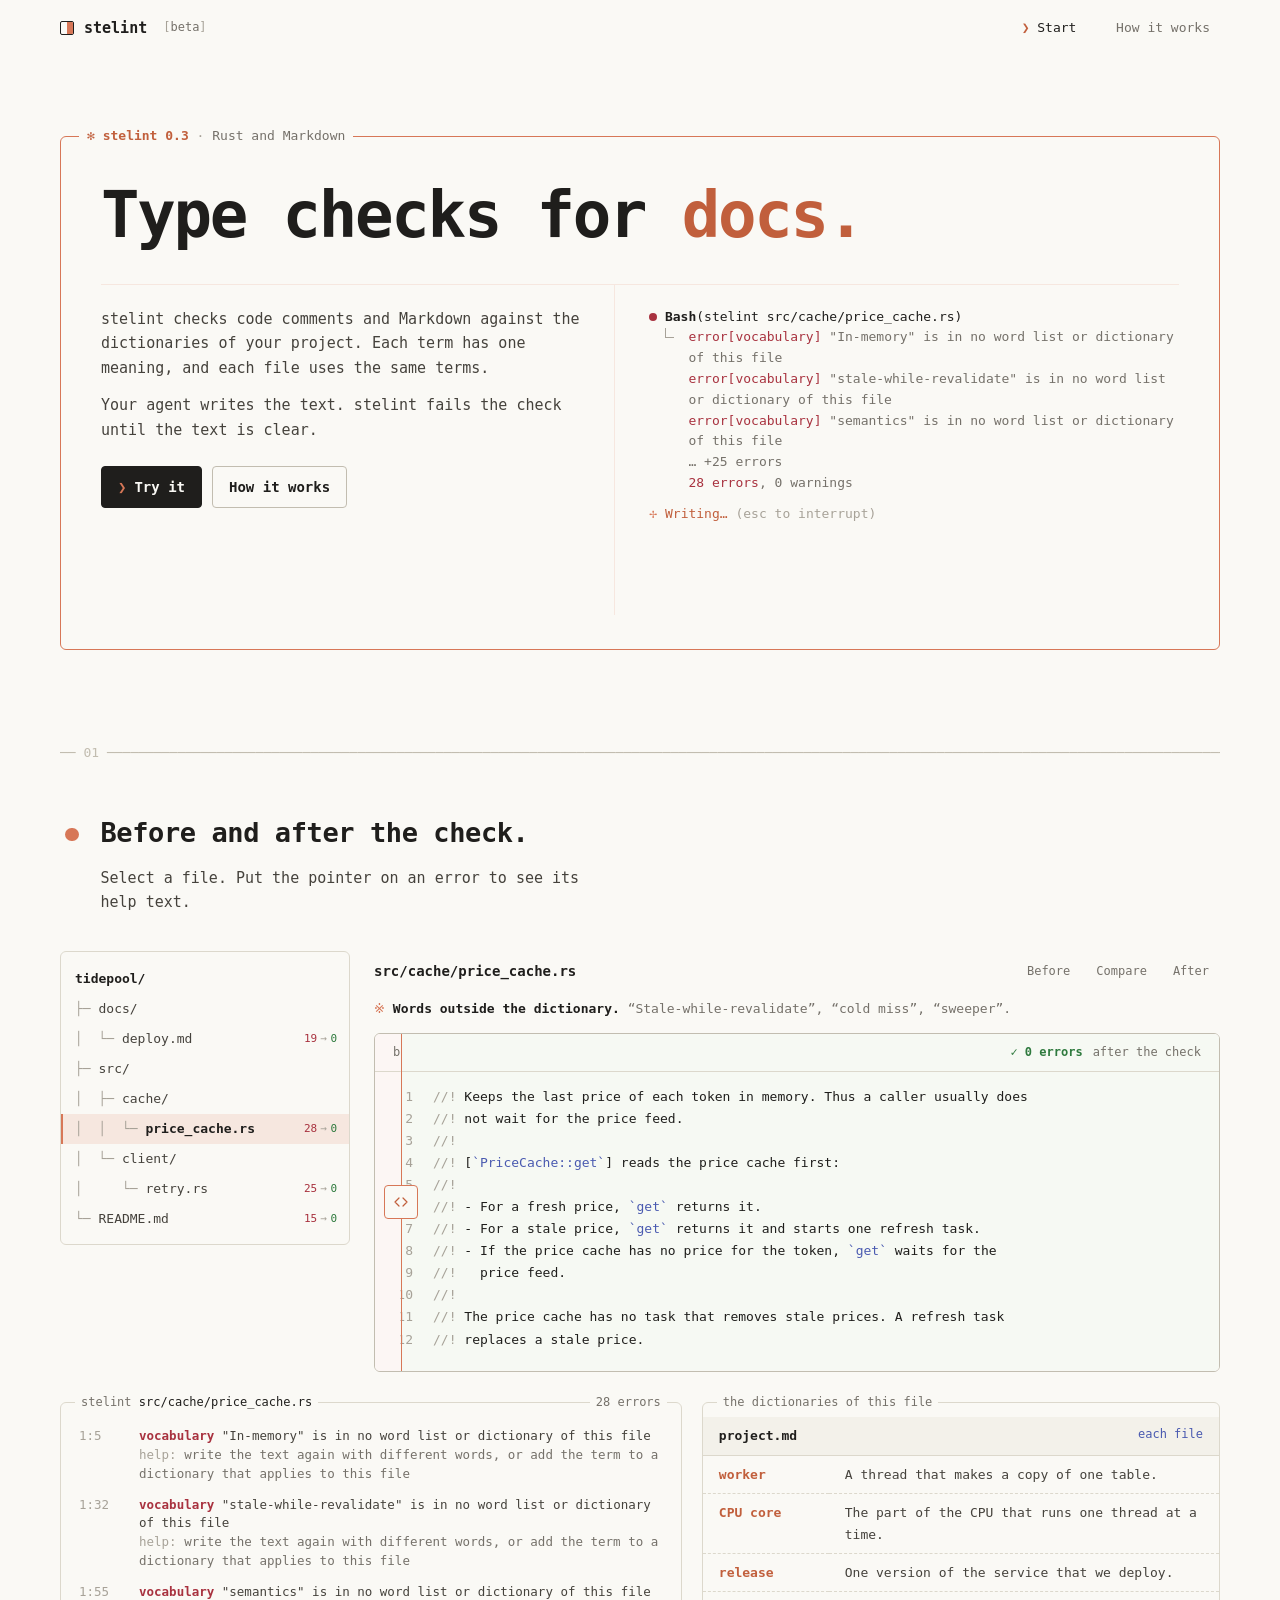
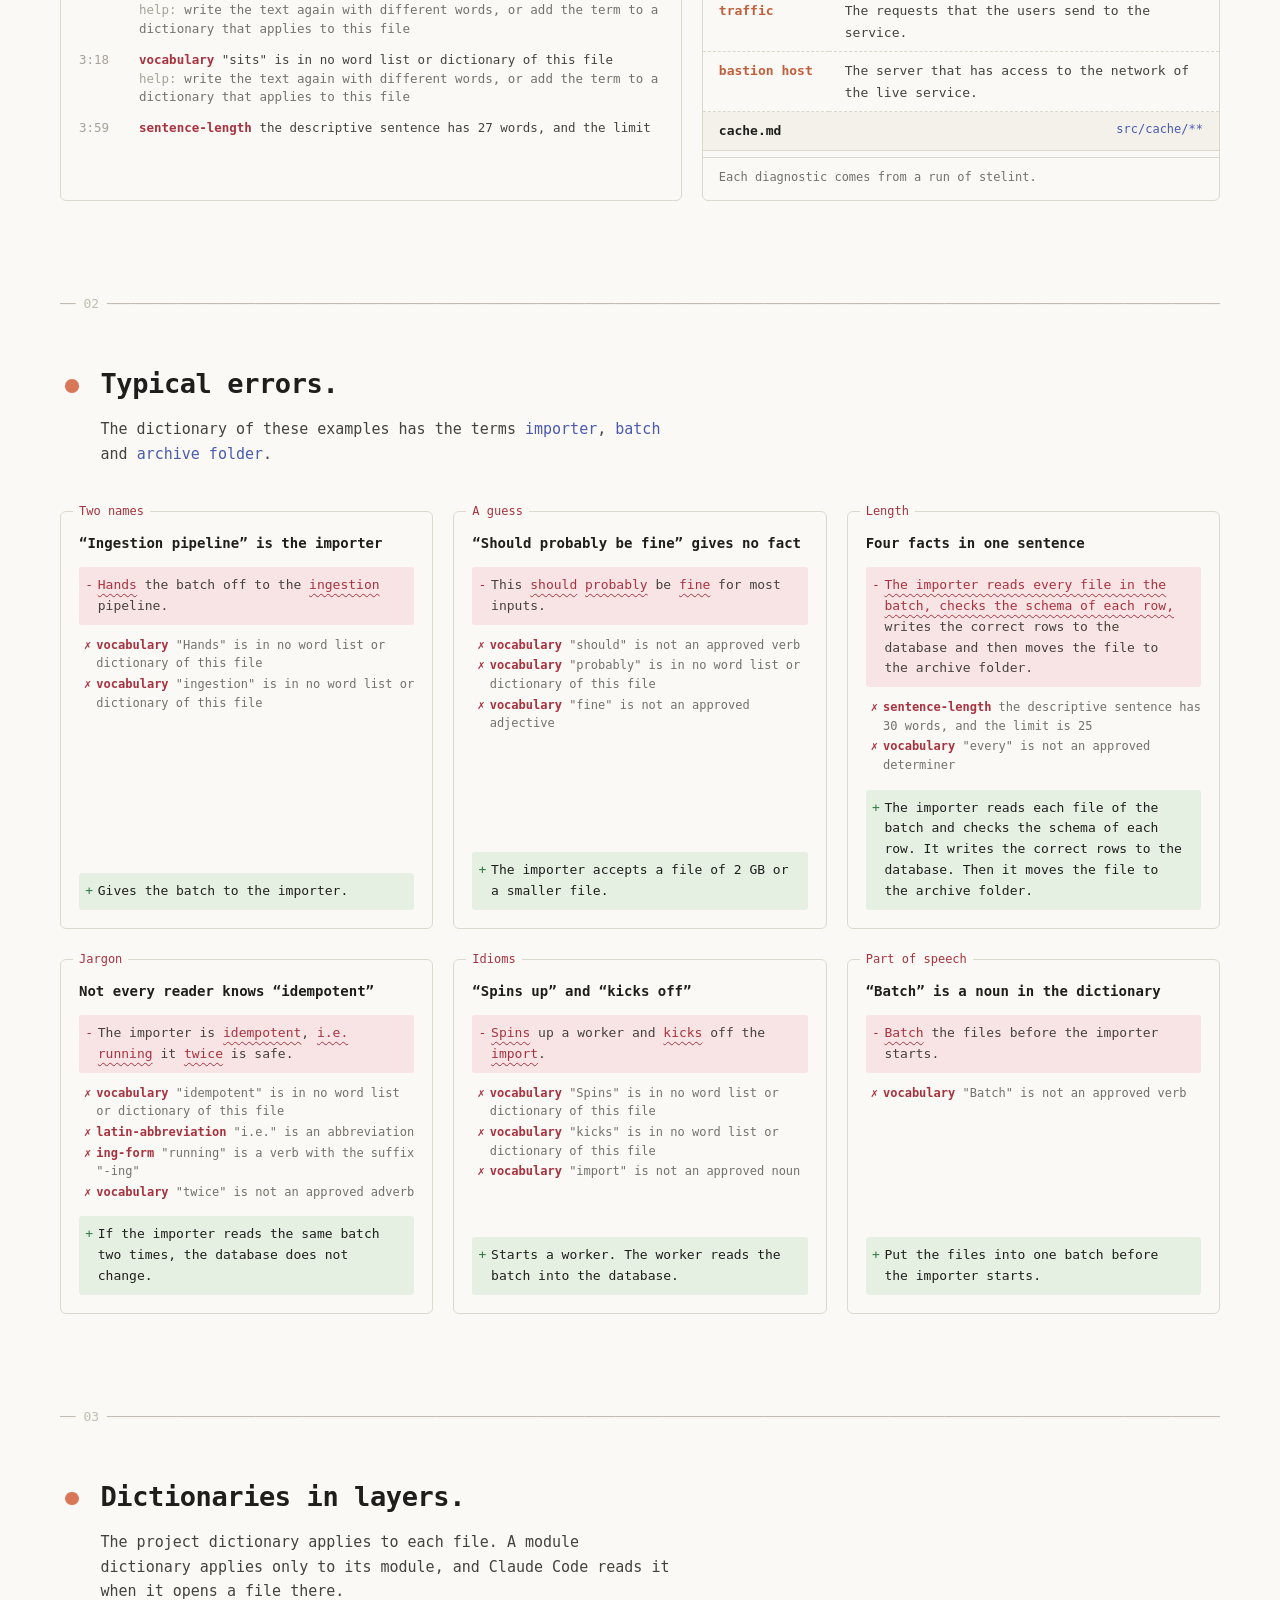
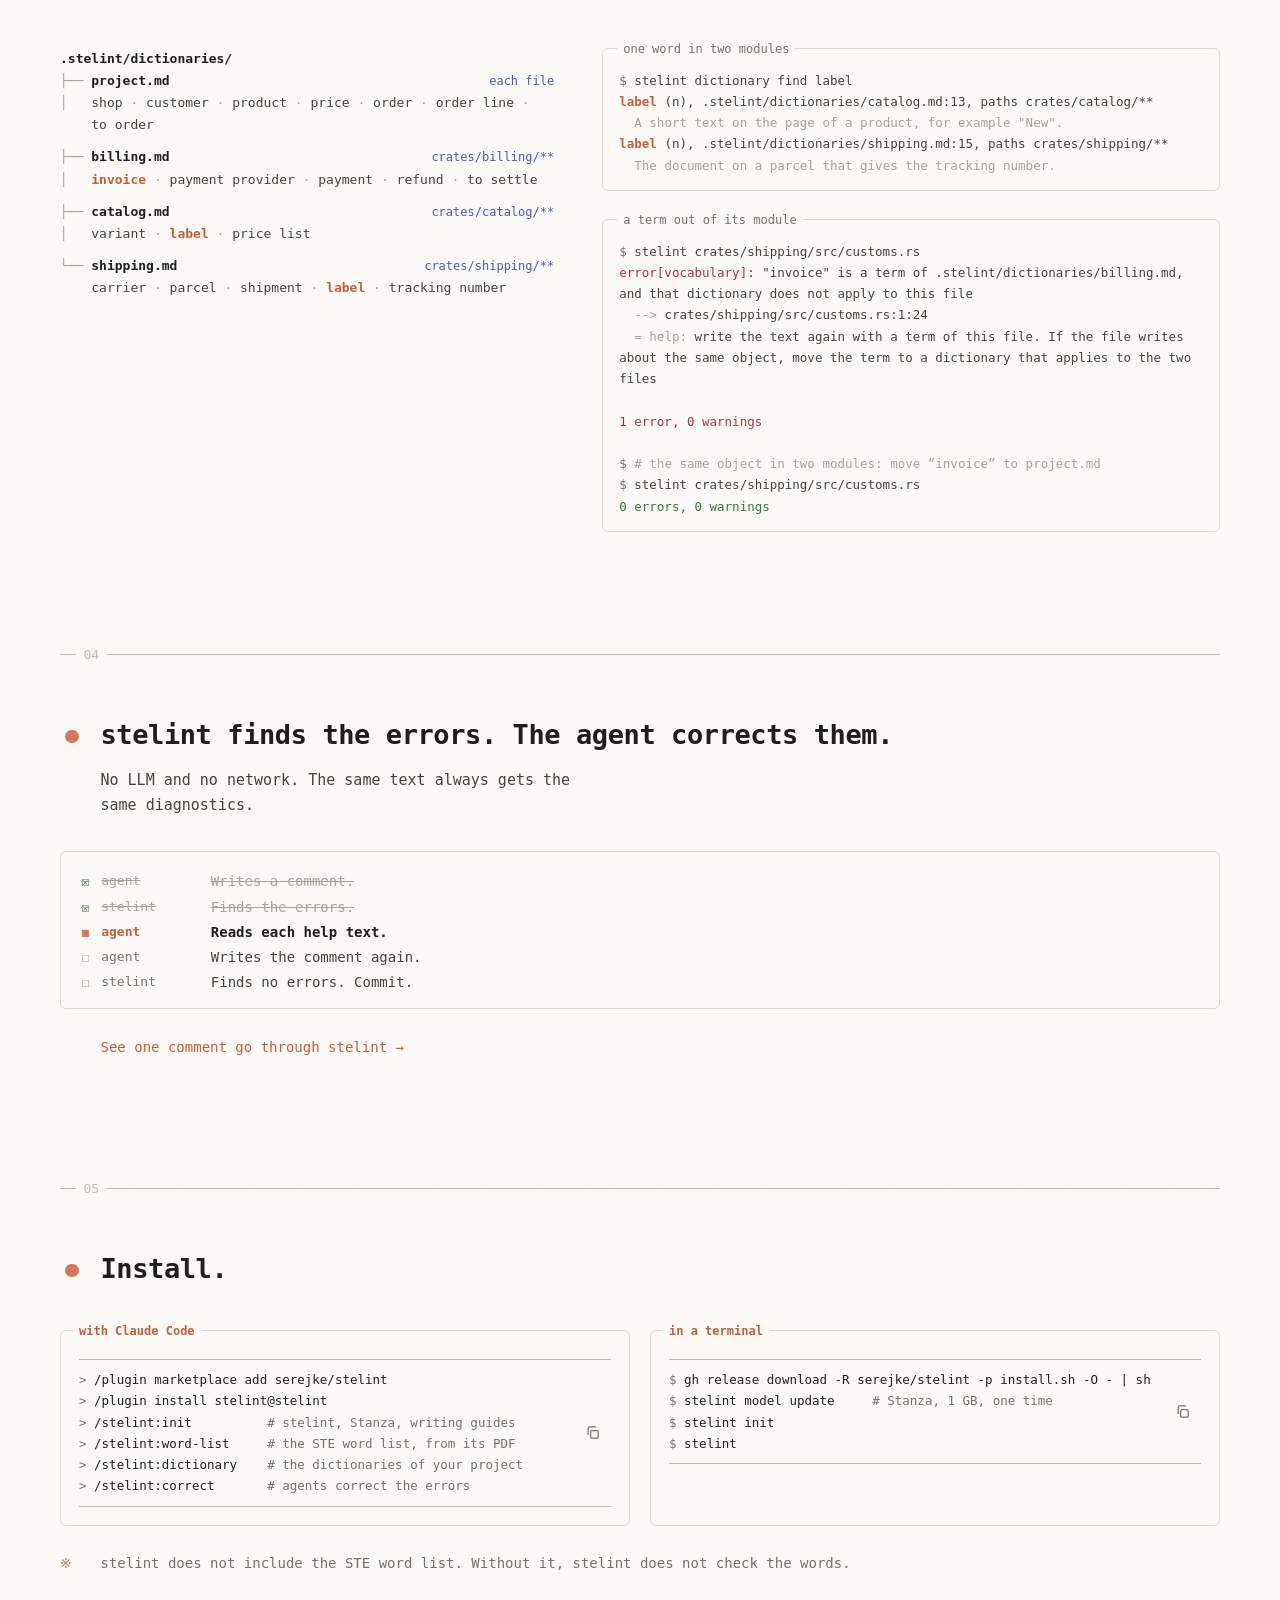
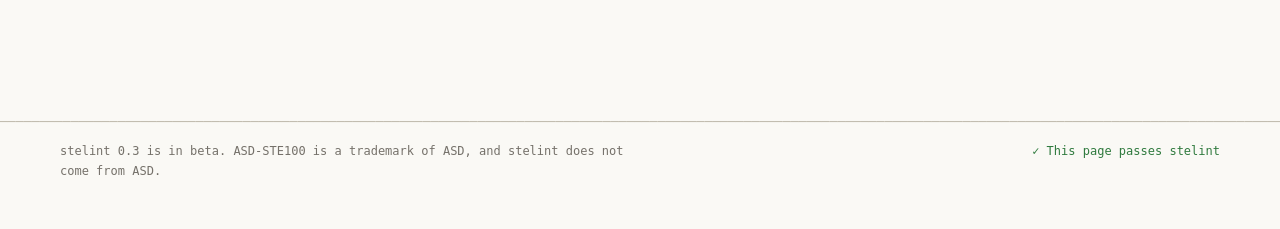
==== commit e5cb46ad: "feat: add the website of stelint Two pages for GitHub Pages. The start page shows four agent texts b" ====
--- a/index.html
+++ b/index.html
@@ -3,11 +3,11 @@
   <head>
     <meta charset="utf-8" />
     <meta name="viewport" content="width=device-width, initial-scale=1" />
-    <title>stelint: an English compiler for code comments and Markdown</title>
-    <meta name="description" content="stelint checks code comments and Markdown against your word lists and your project dictionary. The same text always gives the same diagnostics, with no LLM and no network." />
-    <meta name="theme-color" content="#050506" />
-    <meta property="og:title" content="stelint: an English compiler for code comments and Markdown" />
-    <meta property="og:description" content="stelint checks the comments and the Markdown files that agents write. A word that is not in your word lists or your dictionary is an error." />
+    <title>stelint: type checks for docs</title>
+    <meta name="description" content="stelint checks code comments and Markdown against the dictionaries of your project. Each term has one meaning in each file." />
+    <meta name="theme-color" content="#faf9f5" />
+    <meta property="og:title" content="stelint: type checks for docs" />
+    <meta property="og:description" content="stelint checks code comments and Markdown against the dictionaries of your project." />
     <meta property="og:type" content="website" />
     <link rel="icon" href="assets/favicon.svg" type="image/svg+xml" />
     <link rel="stylesheet" href="assets/style.css" />
@@ -28,214 +28,156 @@
       <!-- hero -->
       <section class="hero">
         <div class="wrap">
-          <p class="eyebrow rv"><span class="n">stelint 0.2</span> Rust and Markdown</p>
-          <h1 class="mirror-title rv">
-            <span>A compiler for <span class="ok">English.</span></span>
-            <span class="reflect" aria-hidden="true"><span>A compiler for <span class="ok">English.</span></span></span>
-          </h1>
-          <div class="horizon"></div>
-          <div class="hero-sub">
-            <div class="rv">
-              <p class="lede">
-                stelint checks the comments and the documents that agents write. An agent can use only the words of
-                your word lists and your dictionary. A bad sentence fails the build.
-              </p>
-              <div class="actions">
-                <a class="btn primary" href="#try">Try it</a>
-                <a class="btn" href="how.html">How it works</a>
+          <div class="welcome rv">
+            <p class="eyebrow"><span class="n">stelint 0.3</span> Rust and Markdown</p>
+            <h1>Type checks for <span class="ok">docs.</span></h1>
+            <div class="hero-sub">
+              <div>
+                <p class="lede">
+                  stelint checks code comments and Markdown against the dictionaries of your project. Each term has one
+                  meaning, and each file uses the same terms.
+                </p>
+                <p class="lede">Your agent writes the text. stelint fails the check until the text is clear.</p>
+                <div class="actions">
+                  <a class="btn primary" href="#try">Try it</a>
+                  <a class="btn" href="how.html">How it works</a>
+                </div>
               </div>
-            </div>
-            <div class="term rv" aria-label="stelint in a shell">
-              <div class="bar" aria-hidden="true"><i></i><i></i><i></i></div>
-              <div id="term-body" data-nolint></div>
+              <div class="term" aria-label="An agent runs stelint">
+                <div id="term-body" data-nolint></div>
+              </div>
             </div>
           </div>
         </div>
       </section>
 
       <!-- 01 the editor -->
-      <section id="editor">
+      <section id="editor" data-n="01">
         <div class="wrap">
-          <h2 class="rv wide">Make your agent write clear comments and documents.</h2>
+          <h2 class="rv wide">Before and after the check.</h2>
+          <p class="lede rv">Select a file. Put the pointer on an error to see its help text.</p>
 
           <div class="stage rv" id="stage">
-            <div class="under-tabs">
-              <div class="tabs" id="tabs" role="tablist" aria-label="Examples"></div>
-              <div class="toggle" id="view-toggle" role="group" aria-label="View">
-                <button type="button" data-v="before">Before</button>
-                <button type="button" data-v="split">Half</button>
-                <button type="button" data-v="after">After</button>
+            <div class="pr">
+              <div class="files" id="files" role="tablist" aria-label="Files of the project" data-nolint></div>
+              <div class="pr-main">
+                <div class="file-bar">
+                  <code class="file-path" id="file-path" data-nolint></code>
+                  <div class="toggle" id="view-toggle" role="group" aria-label="View">
+                    <button type="button" data-v="before">Before</button>
+                    <button type="button" data-v="split">Compare</button>
+                    <button type="button" data-v="after">After</button>
+                  </div>
+                </div>
+                <p class="pain-line" id="pain-line" data-nolint></p>
+                <div class="compare-wrap">
+                  <div class="compare" id="compare" data-nolint></div>
+                </div>
               </div>
-            </div>
-            <p class="pain-line" id="pain-line" data-nolint></p>
-            <div class="compare-wrap">
-              <div class="compare" id="compare" data-nolint></div>
-              <div class="mirror" id="mirror" aria-hidden="true"></div>
             </div>
 
             <div class="meta">
               <div class="box">
-                <div class="box-head"><span>stelint <code id="diag-file" data-nolint>retry.rs</code></span><span id="diag-count" class="muted">0 errors</span></div>
+                <div class="box-head"><span>stelint <code id="diag-file" data-nolint></code></span><span id="diag-count" class="muted" data-nolint></span></div>
                 <ul class="diags" id="diags" data-nolint></ul>
               </div>
               <div class="box">
-                <div class="box-head"><span><code>.stelint/DICTIONARY.md</code> of this example</span><span>terms</span></div>
-                <table class="dict"><tbody id="dict" data-nolint></tbody></table>
-                <p class="box-foot">Each diagnostic on this page comes from a run of stelint.</p>
+                <div class="box-head"><span>the dictionaries of this file</span></div>
+                <div class="dict-scroll">
+                  <table class="dict"><tbody id="dict" data-nolint></tbody></table>
+                </div>
+                <p class="box-foot">Each diagnostic comes from a run of stelint.</p>
               </div>
             </div>
-          </div>
-
-          <div class="strip two rv">
-            <div><span class="v"><span class="err" id="n-diags">87</span> <span class="arrow">→</span> <span class="ok">0</span></span><span class="k">errors in 4 examples</span></div>
-            <div><span class="v">0</span><span class="k">LLM calls in a check</span></div>
           </div>
         </div>
       </section>
 
       <!-- 02 single sentences -->
-      <section id="problem">
+      <section id="problem" data-n="02">
         <div class="wrap">
-          <h2 class="rv wide">Six sentences of an agent that stelint does not accept.</h2>
+          <h2 class="rv wide">Typical errors.</h2>
           <p class="lede rv">
-            The project dictionary of these examples has the terms <code>importer</code>, <code>batch</code> and
+            The dictionary of these examples has the terms <code>importer</code>, <code>batch</code> and
             <code>archive folder</code>.
           </p>
           <div class="pains cases rv" id="cases" data-nolint></div>
         </div>
       </section>
 
-      <!-- 03 the rules -->
-      <section id="principles">
-        <div class="wrap std">
-          <div>
-            <h2 class="rv">stelint accepts only approved words and short sentences.</h2>
-            <p class="lede rv">Each entry of a word list gives one word in one part of speech. An agent cannot use an approved noun as a verb. The writing guides give these rules to the agent before it writes.</p>
-          </div>
-          <div class="facts rv">
-            <div class="fact"><span class="v">1</span><span class="k">part of speech in each entry of a word list</span></div>
-            <div class="fact"><span class="v">1</span><span class="k">fact or instruction in each sentence</span></div>
-            <div class="fact"><span class="v">20</span><span class="k">words or less in an instruction</span></div>
-            <div class="fact"><span class="v">25</span><span class="k">words or less in a descriptive sentence</span></div>
-          </div>
-        </div>
-      </section>
+      <!-- 03 layered dictionaries -->
+      <section id="layers" data-n="03">
+        <div class="wrap">
+          <h2 class="rv wide">Dictionaries in layers.</h2>
+          <p class="lede rv">
+            The project dictionary applies to each file. A module dictionary applies only to its module, and Claude Code
+            reads it when it opens a file there.
+          </p>
 
-      <!-- 04 two parts -->
-      <section id="two-parts">
-        <div class="wrap">
-          <h2 class="rv wide">stelint checks the text, and the agent corrects it.</h2>
-
-          <div class="duo rv">
-            <div class="part core">
-              <span class="kind">Deterministic</span>
-              <h3>stelint</h3>
-              <ul>
-                <li>The same text always gives the same diagnostics.</li>
-                <li>No LLM and no network in a check.</li>
-                <li>Each diagnostic tells how to correct the text.</li>
-              </ul>
-            </div>
-            <div class="wire" aria-hidden="true">
-              <div class="w to"><label>text</label><span></span></div>
-              <div class="w back"><label>diagnostics</label><span></span></div>
-            </div>
-            <div class="part agent">
-              <span class="kind">Not deterministic</span>
-              <h3>The agent</h3>
-              <ul>
-                <li>It reads the code that the comment is about.</li>
-                <li>It writes the text again until the check passes.</li>
-                <li>It adds a term to the dictionary when the project must have one.</li>
-              </ul>
-            </div>
-          </div>
-
-          <div class="loop rv" id="loop">
-            <div><span class="s">1 · agent</span>Writes a comment.</div>
-            <div><span class="s">2 · stelint</span>Finds 25 errors.</div>
-            <div><span class="s">3 · agent</span>Reads each help text.</div>
-            <div><span class="s">4 · agent</span>Writes the comment again.</div>
-            <div><span class="s">5 · stelint</span>0 errors. Commit.</div>
-          </div>
-          <p class="rv"><a class="textlink" href="how.html">See one sentence go through stelint →</a></p>
-        </div>
-      </section>
-
-      <!-- 05 your dictionary -->
-      <section id="dictionary">
-        <div class="wrap split">
-          <div>
-            <h2 class="rv">Your dictionary gives each object one name.</h2>
-            <p class="lede rv">
-              A word that is not in your word lists or your dictionary is an error. To use a new name for an object,
-              the agent must add it to the dictionary, and you see it in the diff.
-            </p>
-          </div>
-          <div class="rv">
-            <div class="file">
-              <div class="file-head"><span><code>.stelint/DICTIONARY.md</code></span><span>project terms</span></div>
-              <pre data-nolint><span class="h">| Term         | Meaning                                |</span>
-<span class="c">|--------------|----------------------------------------|</span>
-| <span class="s">price cache</span>  | The prices in memory: <span class="cy">`PriceCache`</span>.    |
-| <span class="s">price feed</span>   | The service that gives the quotes.     |
-| <span class="s">stale price</span>  | A price older than the time limit.     |
-| <span class="s">to refresh</span>   | A task gets a new price from the feed. |</pre>
-            </div>
-            <div class="file">
-              <div class="file-head"><span><code>.stelint/config.toml</code></span><span>configuration</span></div>
-              <pre data-nolint><span class="k">[words]</span>
-lists = [<span class="s">"stelint:software"</span>, <span class="s">"~/.stelint/words/english.toml"</span>]
-<span class="c"># stelint also reads each list in .stelint/words/</span>
-
-<span class="k">[rules.sentence-length]</span>
-level = <span class="s">"error"</span>
-descriptive = <span class="cy">25</span>
-instruction = <span class="cy">20</span></pre>
+          <div class="layers rv">
+            <div class="layer-files" id="layer-files" data-nolint></div>
+            <div class="layer-runs">
+              <div class="file">
+                <div class="file-head"><span>one word in two modules</span></div>
+                <pre id="layer-find" data-nolint></pre>
+              </div>
+              <div class="file">
+                <div class="file-head"><span>a term out of its module</span></div>
+                <pre id="layer-check" data-nolint></pre>
+              </div>
             </div>
           </div>
         </div>
       </section>
 
-      <!-- 06 try -->
-      <section id="try">
+      <!-- 04 the loop -->
+      <section id="two-parts" data-n="04">
         <div class="wrap">
-          <h2 class="rv wide">Try stelint on your project with three commands.</h2>
+          <h2 class="rv wide">stelint finds the errors. The agent corrects them.</h2>
+          <p class="lede rv">No LLM and no network. The same text always gets the same diagnostics.</p>
+
+          <div class="loop rv" id="loop">
+            <div><span class="s">agent</span>Writes a comment.</div>
+            <div><span class="s">stelint</span>Finds the errors.</div>
+            <div><span class="s">agent</span>Reads each help text.</div>
+            <div><span class="s">agent</span>Writes the comment again.</div>
+            <div><span class="s">stelint</span>Finds no errors. Commit.</div>
+          </div>
+          <p class="rv"><a class="textlink" href="how.html">See one comment go through stelint →</a></p>
+        </div>
+      </section>
+
+      <!-- 05 try -->
+      <section id="try" data-n="05">
+        <div class="wrap">
+          <h2 class="rv wide">Install.</h2>
           <div class="steps">
             <div class="step rv">
-              <span class="num">01</span>
-              <h3>Install stelint</h3>
-              <p>The script puts the binary in <code>~/.local/bin</code>.</p>
-              <div class="cmd" data-nolint><span class="ps">$ </span><span class="c">gh release download -R serejke/stelint -p install.sh -O - | sh</span></div>
+              <span class="num">with Claude Code</span>
+              <div class="cmd" data-nolint><span class="ps">&gt; </span><span class="c">/plugin marketplace add serejke/stelint</span>
+<span class="ps">&gt; </span><span class="c">/plugin install stelint@stelint</span>
+<span class="ps">&gt; </span><span class="c">/stelint:init</span>          <span class="ps"># stelint, Stanza, writing guides</span>
+<span class="ps">&gt; </span><span class="c">/stelint:word-list</span>     <span class="ps"># the STE word list, from its PDF</span>
+<span class="ps">&gt; </span><span class="c">/stelint:dictionary</span>    <span class="ps"># the dictionaries of your project</span>
+<span class="ps">&gt; </span><span class="c">/stelint:correct</span>       <span class="ps"># agents correct the errors</span></div>
             </div>
             <div class="step rv">
-              <span class="num">02</span>
-              <h3>Install the part-of-speech model</h3>
-              <p>The first installation downloads approximately 1 GB. A check does not use the network.</p>
-              <div class="cmd" data-nolint><span class="ps">$ </span><span class="c">stelint model update</span></div>
-            </div>
-            <div class="step rv">
-              <span class="num">03</span>
-              <h3>Start stelint in your project</h3>
-              <p>It writes <code>.stelint/config.toml</code> and the rules for the agent in <code>.claude/rules/</code>. Then the agent runs <code>stelint</code> and corrects the text.</p>
-              <div class="cmd" data-nolint><span class="ps">$ </span><span class="c">stelint init</span></div>
+              <span class="num">in a terminal</span>
+              <div class="cmd" data-nolint><span class="ps">$ </span><span class="c">gh release download -R serejke/stelint -p install.sh -O - | sh</span>
+<span class="ps">$ </span><span class="c">stelint model update</span>     <span class="ps"># Stanza, 1 GB, one time</span>
+<span class="ps">$ </span><span class="c">stelint init</span>
+<span class="ps">$ </span><span class="c">stelint</span></div>
             </div>
           </div>
-
-          <div class="note rv">
-            <p>stelint has built-in word lists for the terms of software and for numbers. A word list is a TOML file. Put the word lists of your project in <code>.stelint/words/</code>.</p>
-            <p>stelint is in beta. Its writer uses it in each project.</p>
-          </div>
+          <p class="note rv">stelint does not include the STE word list. Without it, stelint does not check the words.</p>
         </div>
       </section>
     </main>
 
-    <div class="big-end" aria-hidden="true">stelint</div>
-
     <footer>
       <div class="wrap">
         <div>
-          <p>stelint 0.2 is in beta. It reads Rust comments, Rust doc comments and Markdown files.</p>
+          <p>stelint 0.3 is in beta. ASD-STE100 is a trademark of ASD, and stelint does not come from ASD.</p>
         </div>
         <span class="pass" title="The prose of each page passes stelint">✓ This page passes stelint</span>
       </div>
--- a/assets/style.css
+++ b/assets/style.css
@@ -1,28 +1,37 @@
-/* stelint site. One file, no build step. Dark only. */
+@charset "utf-8";
+/* stelint site. One file, no build step.
+   A light terminal: one monospace face, box-drawing rules, boxes with the
+   title in the top border, and a small set of quiet colors. */
 
 :root {
-  --bg: #050506;
-  --bg-2: #08090b;
-  --panel: #0c0d10;
-  --panel-2: #101216;
-  --line: #1a1c21;
-  --line-2: #24272e;
-  --ink: #ecebe8;
-  --ink-2: #b9bcc2;
-  --dim: #7d828c;
-  --faint: #4a4e57;
-  --err: #ff5a45;
-  --err-soft: rgba(255, 90, 69, 0.14);
-  --ok: #d7ff3c;
-  --ok-soft: rgba(215, 255, 60, 0.12);
-  --cyan: #8fd8ff;
-  --violet: #c5a6ff;
-  --mono: ui-monospace, "SF Mono", "JetBrains Mono", "Cascadia Code", Menlo, Consolas, "Liberation Mono", monospace;
-  --sans: ui-sans-serif, system-ui, -apple-system, "Segoe UI", "Helvetica Neue", Arial, sans-serif;
-  --max: 1340px;
-  --pad: clamp(20px, 4vw, 40px);
+  --bg: #faf9f5;
+  --bg-2: #f3f1ea;
+  --bg-3: #ebe8de;
+  --line: #dcd8cc;
+  --rule: #c2bdb0;
+  --ink: #1f1e1c;
+  --ink-2: #45423c;
+  --dim: #75716a;
+  --faint: #a7a298;
+  --accent: #c15f3c;
+  --accent-2: #d77757;
+  --accent-bg: #f6e7df;
+  --ok: #2f7a3e;
+  --ok-bg: #e5f0e3;
+  --err: #a8323f;
+  --err-bg: #f8e4e4;
+  --blue: #4a5ab0;
+  --violet: #7a4f9e;
+  --amber: #8f6a22;
+  --mono: "JetBrains Mono", "SF Mono", SFMono-Regular, Menlo, "Cascadia Mono", "Cascadia Code", Consolas,
+    "DejaVu Sans Mono", "Liberation Mono", ui-monospace, monospace;
+  --max: 1240px;
+  --pad: clamp(18px, 4vw, 40px);
+  --radius: 6px;
   --pos: 50%;
-  color-scheme: dark;
+  /* a row of box-drawing characters, cut to the width of its box */
+  --rule-chars: "────────────────────────────────────────────────────────────────────────────────────────────────────────────────────────────────────────────────────────────────────────────────────────────────────────────────────────────────────────────────────────────────────────────────────────────────────────────────";
+  color-scheme: light;
 }
 
 *,
@@ -41,9 +50,9 @@
   margin: 0;
   background: var(--bg);
   color: var(--ink);
-  font: 16px/1.6 var(--sans);
+  font: 15px/1.65 var(--mono);
+  font-variant-ligatures: none;
   overflow-x: hidden;
-  -webkit-font-smoothing: antialiased;
 }
 
 img,
@@ -56,21 +65,27 @@
 }
 
 ::selection {
-  background: var(--ok);
-  color: #000;
+  background: var(--accent-bg);
+  color: var(--ink);
 }
 
 code,
 pre,
 kbd {
   font-family: var(--mono);
-  font-size: 0.92em;
+  font-size: 1em;
+}
+
+p code,
+li code,
+.lede code {
+  color: var(--blue);
 }
 
 :focus-visible {
-  outline: 2px solid var(--ok);
-  outline-offset: 3px;
-  border-radius: 4px;
+  outline: 2px solid var(--accent);
+  outline-offset: 2px;
+  border-radius: 2px;
 }
 
 .wrap {
@@ -80,46 +95,112 @@
   padding: 0 var(--pad);
 }
 
+/* ---------- shared pieces ---------- */
+
+/* the dot of a message, drawn so that no emoji font takes it */
+.bul {
+  display: inline-block;
+  width: 0.62em;
+  height: 0.62em;
+  border-radius: 50%;
+  background: currentColor;
+  vertical-align: 0.06em;
+}
+
+/* a box with its title in the top border */
+.box,
+.file,
+.part,
+.step,
+.viz,
+.welcome,
+.loop {
+  position: relative;
+  border: 1px solid var(--line);
+  border-radius: var(--radius);
+  min-width: 0;
+}
+
+.box-head,
+.file-head {
+  display: flex;
+  justify-content: space-between;
+  align-items: center;
+  gap: 12px;
+  margin: -0.78em 14px 0;
+  font-size: 12px;
+  line-height: 1.5;
+  color: var(--dim);
+  white-space: nowrap;
+  min-width: 0;
+}
+
+.box-head > span,
+.file-head > span {
+  background: var(--bg);
+  padding: 0 6px;
+  overflow: hidden;
+  text-overflow: ellipsis;
+}
+
+.box-head code,
+.file-head code {
+  color: var(--ink);
+}
+
+.muted {
+  color: var(--dim);
+}
+
 /* ---------- top bar ---------- */
 
 .top {
   position: sticky;
   top: 0;
   z-index: 50;
-  background: rgba(5, 5, 6, 0.72);
-  backdrop-filter: blur(14px) saturate(140%);
-  -webkit-backdrop-filter: blur(14px) saturate(140%);
-  border-bottom: 1px solid transparent;
-  transition: border-color 0.3s;
-}
-
-.top.scrolled {
-  border-bottom-color: var(--line);
+  background: var(--bg);
+}
+
+.top::after {
+  content: var(--rule-chars);
+  display: block;
+  white-space: nowrap;
+  overflow: hidden;
+  color: var(--line);
+  line-height: 0.4;
+  height: 0.5em;
+  font-size: 15px;
+  opacity: 0;
+  transition: opacity 0.2s;
+}
+
+.top.scrolled::after {
+  opacity: 1;
 }
 
 .top .wrap {
   display: flex;
   align-items: center;
-  gap: 24px;
-  height: 60px;
+  gap: 16px;
+  height: 56px;
 }
 
 .brand {
   display: inline-flex;
   align-items: center;
   gap: 10px;
-  font: 600 15px/1 var(--mono);
-  letter-spacing: -0.02em;
+  font-weight: 700;
+  font-size: 15px;
   text-decoration: none;
   padding: 12px 0;
 }
 
 .brand-mark {
-  width: 18px;
-  height: 18px;
+  width: 14px;
+  height: 14px;
   display: inline-block;
   border: 1.5px solid var(--ink);
-  border-radius: 4px;
+  border-radius: 2px;
   position: relative;
   overflow: hidden;
 }
@@ -128,17 +209,22 @@
   content: "";
   position: absolute;
   inset: 0 0 0 50%;
-  background: var(--ok);
+  background: var(--accent-2);
 }
 
 .chip {
-  font: 500 11px/1 var(--mono);
-  letter-spacing: 0.04em;
-  text-transform: uppercase;
-  color: var(--dim);
-  border: 1px solid var(--line-2);
-  padding: 5px 7px 4px;
-  border-radius: 999px;
+  font-size: 12px;
+  color: var(--dim);
+}
+
+.chip::before {
+  content: "[";
+  color: var(--faint);
+}
+
+.chip::after {
+  content: "]";
+  color: var(--faint);
 }
 
 .nav {
@@ -149,293 +235,359 @@
 }
 
 .nav a {
-  font: 500 13px/1 var(--mono);
+  font-size: 13px;
   color: var(--dim);
   text-decoration: none;
-  padding: 14px 12px;
-  border-radius: 8px;
-  transition: color 0.2s;
-}
-
-.nav a:hover,
+  padding: 14px 10px;
+  white-space: nowrap;
+}
+
+.nav a::before {
+  content: "\00a0\00a0";
+}
+
+.nav a:hover {
+  color: var(--ink);
+}
+
 .nav a[aria-current="page"] {
   color: var(--ink);
 }
 
 .nav a[aria-current="page"]::before {
-  content: "› ";
-  color: var(--ok);
+  content: "❯\00a0";
+  color: var(--accent);
 }
 
 @media (max-width: 640px) {
   .top .wrap {
     gap: 10px;
   }
-  .top .chip {
-    display: none;
-  }
-  .nav a {
-    padding: 14px 8px;
-    font-size: 12px;
-  }
-  .nav .gh,
+  .top .chip,
   .nav a[href="./"] {
     display: none;
   }
   .nav a {
-    white-space: nowrap;
-  }
-  .pane-head .wc {
-    display: none;
+    padding: 14px 6px;
+    font-size: 12px;
   }
 }
 
 /* ---------- type ---------- */
-
-.eyebrow {
-  font: 500 12px/1 var(--mono);
-  letter-spacing: 0.08em;
-  text-transform: uppercase;
-  color: var(--dim);
-  display: flex;
-  align-items: center;
-  gap: 12px;
-  margin: 0 0 22px;
-}
-
-.eyebrow .n {
-  color: var(--ok);
-}
-
-.eyebrow::after {
-  content: "";
-  flex: 0 0 48px;
-  height: 1px;
-  background: var(--line-2);
-}
 
 h1,
 h2,
 h3 {
-  font-family: var(--sans);
-  font-weight: 650;
-  letter-spacing: -0.035em;
-  line-height: 1.04;
+  font-family: var(--mono);
+  font-weight: 700;
   margin: 0;
   text-wrap: balance;
 }
 
+h1 {
+  font-size: clamp(30px, 5.6vw, 64px);
+  line-height: 1.08;
+  letter-spacing: -0.035em;
+}
+
 h2 {
-  font-size: clamp(30px, 4.6vw, 52px);
-  max-width: 18ch;
+  position: relative;
+  font-size: clamp(20px, 2.4vw, 27px);
+  line-height: 1.3;
+  letter-spacing: -0.015em;
+  max-width: 40ch;
+  padding-left: 1.5em;
+}
+
+/* the dot of a reply in a session */
+h2::before {
+  content: "";
+  position: absolute;
+  left: 0.2em;
+  top: 0.48em;
+  width: 0.5em;
+  height: 0.5em;
+  border-radius: 50%;
+  background: var(--accent-2);
 }
 
 h2.wide {
-  max-width: 26ch;
-}
-
-h2 .line {
-  display: block;
+  max-width: 52ch;
 }
 
 h3 {
-  font-size: 19px;
-  letter-spacing: -0.015em;
-  line-height: 1.25;
+  font-size: 16px;
+  line-height: 1.4;
+}
+
+p {
+  text-wrap: pretty;
 }
 
 .lede {
   color: var(--ink-2);
-  font-size: clamp(17px, 1.6vw, 19px);
-  max-width: 60ch;
-  margin: 22px 0 0;
-  text-wrap: pretty;
-}
-
-p {
-  text-wrap: pretty;
-}
-
-.muted {
-  color: var(--dim);
+  font-size: 15px;
+  max-width: 68ch;
+  margin: 16px 0 0;
+}
+
+/* the text under a heading starts under the words of the heading */
+section > .wrap > .lede,
+section > .wrap > p,
+.std > div > .lede,
+.split > div > .lede,
+.split > div > p {
+  padding-left: calc(1.5 * clamp(20px, 2.4vw, 27px));
+}
+
+.split > div > p:not(.lede) {
+  color: var(--ink-2);
 }
 
 section {
   position: relative;
-  padding: clamp(80px, 12vw, 150px) 0 0;
+  padding: clamp(56px, 8vw, 96px) 0 0;
+}
+
+/* a rule of box-drawing characters above each section, with its number */
+section[data-n]::before {
+  content: "── " attr(data-n) " " var(--rule-chars);
+  display: block;
+  width: calc(100% - 2 * var(--pad));
+  max-width: calc(var(--max) - 2 * var(--pad));
+  margin: 0 auto clamp(36px, 5vw, 56px);
+  white-space: nowrap;
+  overflow: hidden;
+  color: var(--rule);
+  font-size: 13px;
+  line-height: 1;
 }
 
 /* ---------- hero ---------- */
 
 .hero {
-  padding-top: clamp(60px, 10vw, 120px);
-  text-align: left;
-}
-
-.hero h1 {
-  font-size: clamp(48px, 10.5vw, 132px);
-  letter-spacing: -0.055em;
-  line-height: 0.92;
-  font-weight: 700;
-  max-width: none;
+  padding-top: clamp(36px, 6vw, 72px);
+}
+
+.welcome {
+  border-color: var(--accent-2);
+  padding: clamp(26px, 4vw, 44px) clamp(18px, 3.4vw, 40px) clamp(22px, 3vw, 34px);
+}
+
+.welcome .eyebrow {
+  position: absolute;
+  top: -0.8em;
+  left: 18px;
+  margin: 0;
+  padding: 0 8px;
+  background: var(--bg);
+  font-size: 13px;
+  line-height: 1.5;
+  color: var(--dim);
+  white-space: nowrap;
+}
+
+.welcome .eyebrow .n {
+  color: var(--accent);
+  font-weight: 700;
+}
+
+.welcome .eyebrow .n::before {
+  content: "✻ ";
+}
+
+.welcome .eyebrow .n::after {
+  content: " ·";
+  color: var(--faint);
+  font-weight: 400;
 }
 
 .hero h1 .ok {
-  color: var(--ok);
-}
-
-.mirror-title {
-  position: relative;
-}
-
-.mirror-title .reflect {
-  display: block;
-  position: relative;
-  transform: scaleY(-1);
-  opacity: 0.22;
-  -webkit-mask-image: linear-gradient(to bottom, transparent 10%, #000 100%);
-  mask-image: linear-gradient(to bottom, transparent 10%, #000 100%);
-  margin-top: 0.02em;
-  height: 0.6em;
-  overflow: hidden;
-  pointer-events: none;
-  user-select: none;
-  filter: blur(1px);
-}
-
-.mirror-title .reflect > span {
-  position: absolute;
-  left: 0;
-  right: 0;
-  bottom: 0;
-}
-
-.horizon {
-  height: 1px;
-  background: linear-gradient(90deg, transparent, var(--line-2) 15%, var(--faint) 50%, var(--line-2) 85%, transparent);
-  position: relative;
-}
-
-.horizon::after {
-  content: "";
-  position: absolute;
-  left: 50%;
-  top: -40px;
-  width: min(700px, 80%);
-  height: 80px;
-  transform: translateX(-50%);
-  background: radial-gradient(closest-side, rgba(215, 255, 60, 0.07), transparent);
-  pointer-events: none;
+  color: var(--accent);
 }
 
 .hero-sub {
   display: grid;
-  grid-template-columns: minmax(0, 1.25fr) minmax(0, 1fr);
-  gap: clamp(28px, 5vw, 72px);
-  align-items: start;
-  margin-top: 40px;
+  grid-template-columns: minmax(0, 1fr) minmax(0, 1.1fr);
+  margin-top: clamp(22px, 3vw, 34px);
+  border-top: 1px solid var(--accent-bg);
+}
+
+.hero-sub > div:first-child {
+  padding: 22px clamp(18px, 3vw, 34px) 4px 0;
 }
 
 .hero-sub .lede {
   margin: 0;
+  font-size: 15px;
 }
 
 @media (max-width: 860px) {
   .hero-sub {
     grid-template-columns: minmax(0, 1fr);
   }
+  .hero-sub > div:first-child {
+    padding-right: 0;
+  }
 }
 
 .actions {
   display: flex;
   flex-wrap: wrap;
-  gap: 12px;
-  margin-top: 30px;
+  gap: 10px;
+  margin-top: 24px;
 }
 
 .btn {
   display: inline-flex;
   align-items: center;
-  gap: 10px;
-  min-height: 46px;
-  padding: 0 18px;
-  border-radius: 10px;
+  gap: 8px;
+  min-height: 42px;
+  padding: 0 16px;
+  border-radius: 4px;
   font: 600 14px/1 var(--mono);
   text-decoration: none;
-  border: 1px solid var(--line-2);
-  background: var(--panel);
+  border: 1px solid var(--rule);
+  background: transparent;
   color: var(--ink);
   cursor: pointer;
-  transition: border-color 0.2s, background 0.2s, transform 0.2s;
+  transition: border-color 0.15s, background 0.15s, color 0.15s;
 }
 
 .btn:hover {
-  border-color: var(--faint);
+  border-color: var(--ink);
 }
 
 .btn.primary {
-  background: var(--ok);
-  color: #050506;
-  border-color: var(--ok);
+  background: var(--ink);
+  color: var(--bg);
+  border-color: var(--ink);
+}
+
+.btn.primary::before {
+  content: "❯";
+  color: var(--accent-2);
 }
 
 .btn.primary:hover {
-  background: #e6ff7a;
-}
-
-/* the terminal card in the hero */
+  background: #000;
+}
+
+/* a session of an agent in the hero */
 
 .term {
-  background: var(--panel);
-  border: 1px solid var(--line);
-  border-radius: 14px;
-  font: 13px/1.7 var(--mono);
-  padding: 16px 18px;
+  border-left: 1px solid var(--accent-bg);
+  font-size: 13px;
+  line-height: 1.6;
+  padding: 22px 0 4px clamp(18px, 3vw, 34px);
   min-width: 0;
-  box-shadow: 0 30px 80px -40px rgba(0, 0, 0, 0.9);
-}
-
-.term .bar {
-  display: flex;
-  gap: 6px;
-  margin-bottom: 12px;
-}
-
-.term .bar i {
-  width: 9px;
-  height: 9px;
-  border-radius: 50%;
-  background: var(--line-2);
+  min-height: 330px;
+}
+
+@media (max-width: 860px) {
+  .term {
+    border-left: 0;
+    border-top: 1px solid var(--accent-bg);
+    padding-left: 0;
+    min-height: 0;
+  }
 }
 
 .term .ln {
   white-space: pre-wrap;
   word-break: break-word;
-  min-height: 1.7em;
-}
-
-.term .ps {
-  color: var(--faint);
-}
-
+  min-height: 1.6em;
+  position: relative;
+}
+
+.term .tool {
+  padding-left: 2ch;
+  margin-top: 10px;
+}
+
+.term .tool:first-child {
+  margin-top: 0;
+}
+
+.term .tool .bul {
+  position: absolute;
+  left: 0;
+  top: 0.48em;
+}
+
+.term .tool b {
+  font-weight: 700;
+}
+
+.term .out {
+  padding-left: 5ch;
+  color: var(--ink-2);
+}
+
+/* the elbow under a call: drawn, because few fonts have it */
+.term .out.first::before {
+  content: "";
+  position: absolute;
+  left: 2ch;
+  top: 0.05em;
+  width: 1.2ch;
+  height: 0.75em;
+  border-left: 1px solid var(--faint);
+  border-bottom: 1px solid var(--faint);
+}
+
+.term .bul.ok,
+.term .o {
+  color: var(--ok);
+}
+
+.term .bul.err,
 .term .e {
   color: var(--err);
 }
 
-.term .o {
-  color: var(--ok);
-}
-
 .term .d {
   color: var(--dim);
+}
+
+.term .sp {
+  color: var(--accent-2);
+}
+
+.term .spin {
+  margin-top: 10px;
+  color: var(--accent);
+}
+
+.term .spin .d {
+  color: var(--faint);
+}
+
+/* the input box under the session */
+.term .prompt {
+  margin-top: 16px;
+  border-top: 1px solid var(--rule);
+  border-bottom: 1px solid var(--rule);
+  padding: 4px 0;
+}
+
+.term .prompt .ps {
+  color: var(--dim);
+}
+
+.term .hint {
+  font-size: 12px;
+  color: var(--faint);
+  padding: 2px 0 0 2ch;
 }
 
 .caret {
   display: inline-block;
-  width: 0.55em;
-  height: 1.1em;
-  vertical-align: -0.2em;
+  width: 0.6em;
+  height: 1.15em;
+  vertical-align: -0.22em;
   background: var(--ink);
+  opacity: 0.75;
   animation: blink 1.05s steps(1) infinite;
 }
 
@@ -452,13 +604,12 @@
   grid-template-columns: repeat(4, minmax(0, 1fr));
   border-top: 1px solid var(--line);
   border-bottom: 1px solid var(--line);
-  margin-top: clamp(56px, 8vw, 96px);
+  margin-top: clamp(40px, 6vw, 64px);
 }
 
 .strip > div {
-  padding: 22px 0 20px;
+  padding: 18px 0 16px 20px;
   border-right: 1px solid var(--line);
-  padding-left: 22px;
 }
 
 .strip > div:first-child {
@@ -470,16 +621,18 @@
 }
 
 .strip .v {
-  font: 600 clamp(26px, 3.4vw, 40px)/1 var(--mono);
-  letter-spacing: -0.04em;
+  font-size: clamp(24px, 3vw, 34px);
+  font-weight: 700;
+  line-height: 1.1;
+  letter-spacing: -0.03em;
   display: block;
 }
 
 .strip .k {
-  font: 500 12px/1.4 var(--mono);
+  font-size: 12px;
   color: var(--dim);
   display: block;
-  margin-top: 10px;
+  margin-top: 6px;
 }
 
 .strip .v .arrow {
@@ -495,6 +648,10 @@
   color: var(--err);
 }
 
+.strip.two {
+  grid-template-columns: repeat(2, minmax(0, 1fr));
+}
+
 @media (max-width: 760px) {
   .strip {
     grid-template-columns: repeat(2, minmax(0, 1fr));
@@ -502,106 +659,27 @@
   .strip > div:nth-child(2) {
     border-right: 0;
   }
-  .strip > div:nth-child(3) {
-    padding-left: 0;
-    border-top: 1px solid var(--line);
-  }
-  .strip > div:nth-child(4) {
-    border-top: 1px solid var(--line);
-  }
-}
-
-/* ---------- pain cards ---------- */
-
-.pains {
-  display: grid;
-  grid-template-columns: repeat(2, minmax(0, 1fr));
-  gap: 1px;
-  background: var(--line);
-  border: 1px solid var(--line);
-  border-radius: 18px;
-  overflow: hidden;
-  margin-top: 56px;
-}
-
-.pain {
-  background: var(--bg);
-  padding: clamp(24px, 3vw, 36px);
+}
+
+/* ---------- the compare editor ---------- */
+
+.stage {
+  margin-top: 36px;
   position: relative;
-  min-width: 0;
-}
-
-.pain .tag {
-  font: 500 11px/1 var(--mono);
-  color: var(--err);
-  letter-spacing: 0.06em;
-  text-transform: uppercase;
-}
-
-.pain h3 {
-  margin: 14px 0 10px;
-}
-
-.pain p {
-  color: var(--ink-2);
-  margin: 0;
-  font-size: 15px;
-}
-
-.quote {
-  margin: 20px 0 0;
-  padding: 14px 16px;
-  border-left: 2px solid var(--err);
-  background: linear-gradient(90deg, var(--err-soft), transparent 80%);
-  font: 13px/1.65 var(--mono);
-  color: var(--ink-2);
-  border-radius: 0 8px 8px 0;
-}
-
-.quote s {
-  text-decoration: none;
-  color: var(--err);
-}
-
-.names {
+}
+
+.under-tabs {
   display: flex;
+  align-items: flex-end;
+  gap: 16px;
   flex-wrap: wrap;
-  gap: 6px;
-  margin-top: 18px;
-}
-
-.names span {
-  font: 12px/1 var(--mono);
-  padding: 7px 9px;
-  border-radius: 6px;
-  border: 1px dashed rgba(255, 90, 69, 0.45);
-  color: var(--ink-2);
-}
-
-.names span.one {
-  border: 1px solid var(--ok);
-  color: var(--ok);
-}
-
-@media (max-width: 760px) {
-  .pains {
-    grid-template-columns: minmax(0, 1fr);
-  }
-}
-
-/* ---------- the compare editor ---------- */
-
-.stage {
-  margin-top: 48px;
-  position: relative;
 }
 
 .tabs {
   display: flex;
-  gap: 2px;
+  gap: 0;
   overflow-x: auto;
   scrollbar-width: none;
-  border-bottom: 1px solid var(--line);
   -webkit-overflow-scrolling: touch;
 }
 
@@ -615,68 +693,103 @@
   border: 0;
   background: none;
   color: var(--dim);
-  font: 500 13px/1 var(--mono);
-  padding: 15px 16px 14px;
-  min-height: 46px;
+  font: 13px/1 var(--mono);
+  padding: 14px 14px 12px;
+  min-height: 44px;
   cursor: pointer;
-  border-bottom: 2px solid transparent;
-  margin-bottom: -1px;
   display: inline-flex;
   align-items: center;
   gap: 8px;
-  transition: color 0.2s;
+  border-bottom: 2px solid transparent;
+}
+
+.tab:first-child {
+  padding-left: 2px;
 }
 
 .tab:hover {
-  color: var(--ink-2);
+  color: var(--ink);
 }
 
 .tab[aria-selected="true"] {
   color: var(--ink);
-  border-bottom-color: var(--ok);
+  font-weight: 700;
+  border-bottom-color: var(--accent-2);
 }
 
 .tab .dot {
   width: 7px;
   height: 7px;
-  border-radius: 2px;
-  background: var(--cyan);
+  border-radius: 50%;
+  background: var(--amber);
 }
 
 .tab .dot.md {
-  background: var(--violet);
+  background: var(--blue);
+}
+
+.toggle {
+  display: inline-flex;
+  gap: 4px;
+  margin-left: auto;
+  padding-bottom: 4px;
+}
+
+.toggle button {
+  appearance: none;
+  border: 1px solid transparent;
+  background: none;
+  color: var(--dim);
+  font: 12px/1 var(--mono);
+  padding: 0 10px;
+  min-height: 32px;
+  border-radius: 4px;
+  cursor: pointer;
+}
+
+.toggle button:hover {
+  color: var(--ink);
+  border-color: var(--line);
+}
+
+.toggle button.on {
+  background: var(--ink);
+  border-color: var(--ink);
+  color: var(--bg);
 }
 
 .pain-line {
-  font: 13px/1.5 var(--mono);
-  color: var(--dim);
-  margin: 16px 0 0;
+  font-size: 13px;
+  line-height: 1.5;
+  color: var(--dim);
+  margin: 14px 0 0;
   min-height: 1.5em;
+}
+
+.pain-line::before {
+  content: "※ ";
+  color: var(--accent-2);
 }
 
 .pain-line b {
   color: var(--ink);
-  font-weight: 500;
 }
 
 .compare-wrap {
   position: relative;
-  margin-top: 16px;
+  margin-top: 14px;
 }
 
 .compare {
   position: relative;
   display: grid;
-  border: 1px solid var(--line-2);
-  border-radius: 16px;
+  border: 1px solid var(--rule);
+  border-radius: var(--radius);
   overflow: hidden;
-  background: var(--panel);
+  background: var(--bg);
   touch-action: pan-y;
   user-select: none;
   -webkit-user-select: none;
-  box-shadow:
-    0 0 0 1px rgba(255, 255, 255, 0.02) inset,
-    0 40px 120px -60px rgba(0, 0, 0, 1);
 }
 
 .pane {
@@ -687,19 +800,11 @@
 }
 
 .pane.before {
-  background:
-    radial-gradient(120% 80% at 0% 0%, rgba(255, 90, 69, 0.07), transparent 60%),
-    #07080a;
-}
-
-.pane.before .code {
-  filter: saturate(0.85);
+  background: #fcf6f4;
 }
 
 .pane.after {
-  background:
-    radial-gradient(120% 80% at 100% 0%, rgba(215, 255, 60, 0.06), transparent 60%),
-    var(--panel-2);
+  background: #f6f9f3;
   clip-path: inset(0 0 0 var(--pos));
   -webkit-clip-path: inset(0 0 0 var(--pos));
 }
@@ -708,9 +813,10 @@
   display: flex;
   align-items: center;
   gap: 10px;
-  padding: 14px 18px;
+  padding: 10px 18px;
   border-bottom: 1px solid var(--line);
-  font: 500 12px/1 var(--mono);
+  font-size: 12px;
+  line-height: 1.4;
   color: var(--dim);
   white-space: nowrap;
 }
@@ -720,25 +826,30 @@
 }
 
 .pane-head .count {
-  padding: 5px 8px 4px;
-  border-radius: 6px;
-  font-weight: 600;
+  font-weight: 700;
 }
 
 .pane.before .count {
   color: var(--err);
-  background: var(--err-soft);
+}
+
+.pane.before .count::before {
+  content: "✗ ";
 }
 
 .pane.after .count {
   color: var(--ok);
-  background: var(--ok-soft);
+}
+
+.pane.after .count::before {
+  content: "✓ ";
 }
 
 .code {
   margin: 0;
-  padding: 16px 0 22px;
-  font: 13px/1.75 var(--mono);
+  padding: 14px 0 20px;
+  font-size: 13px;
+  line-height: 1.7;
   counter-reset: ln;
   flex: 1;
   min-width: 0;
@@ -749,7 +860,7 @@
   padding: 0 18px 0 58px;
   position: relative;
   white-space: pre;
-  min-height: 1.75em;
+  min-height: 1.7em;
 }
 
 .code .l::before {
@@ -757,21 +868,18 @@
   content: counter(ln);
   position: absolute;
   left: 0;
-  width: 40px;
+  width: 38px;
   text-align: right;
   color: var(--faint);
-  font-size: 11.5px;
 }
 
 .code .l.has-err::after {
-  content: "";
+  content: "✗";
   position: absolute;
-  left: 46px;
-  top: 0.72em;
-  width: 5px;
-  height: 5px;
-  border-radius: 50%;
-  background: var(--err);
+  left: 44px;
+  top: 0;
+  font-size: 11px;
+  color: var(--err);
 }
 
 @media (max-width: 900px) {
@@ -785,11 +893,10 @@
     padding-right: 12px;
   }
   .code .l::before {
-    width: 30px;
-    font-size: 10.5px;
+    width: 28px;
   }
   .code .l.has-err::after {
-    left: 35px;
+    left: 32px;
   }
 }
 
@@ -798,10 +905,10 @@
   color: var(--faint);
 }
 .s-doc {
-  color: #c9cdd3;
+  color: var(--ink-2);
 }
 .s-code {
-  color: var(--cyan);
+  color: var(--blue);
 }
 .s-h {
   color: var(--ink);
@@ -811,7 +918,7 @@
   color: var(--violet);
 }
 .s-ty {
-  color: #ffd29a;
+  color: var(--amber);
 }
 .s-p {
   color: var(--dim);
@@ -835,7 +942,7 @@
   text-decoration-thickness: 1px;
   text-underline-offset: 4px;
   text-decoration-skip-ink: none;
-  background: rgba(255, 90, 69, 0.08);
+  background: var(--err-bg);
   border-radius: 2px;
   cursor: help;
   outline: none;
@@ -844,7 +951,7 @@
 .x:hover,
 .x:focus,
 .x.hot {
-  background: rgba(255, 90, 69, 0.28);
+  background: #f0c9cb;
 }
 
 /* the handle */
@@ -871,60 +978,33 @@
   bottom: 0;
   left: 50%;
   width: 1px;
-  background: linear-gradient(to bottom, transparent, var(--ok) 12%, var(--ok) 88%, transparent);
-  box-shadow: 0 0 18px 1px rgba(215, 255, 60, 0.45);
+  background: var(--accent-2);
 }
 
 .knob {
   position: absolute;
   top: 50%;
-  width: 40px;
-  height: 40px;
-  margin-top: -20px;
-  border-radius: 50%;
-  background: #050506;
-  border: 1px solid var(--ok);
+  width: 34px;
+  height: 34px;
+  margin-top: -17px;
+  border-radius: 4px;
+  background: var(--bg);
+  border: 1px solid var(--accent-2);
   display: grid;
   place-items: center;
-  box-shadow: 0 0 0 6px rgba(5, 5, 6, 0.6), 0 0 30px rgba(215, 255, 60, 0.35);
-  transition: transform 0.2s;
+  transition: background 0.15s;
 }
 
 .handle:hover .knob,
 .handle:focus-visible .knob,
 .compare.dragging .knob {
-  transform: scale(1.08);
+  background: var(--accent-bg);
 }
 
 .knob svg {
-  width: 18px;
-  height: 18px;
-  stroke: var(--ok);
-}
-
-/* the mirror under the editor */
-
-.mirror {
-  position: relative;
-  height: 120px;
-  overflow: hidden;
-  pointer-events: none;
-  user-select: none;
-  margin-top: 2px;
-  -webkit-mask-image: linear-gradient(to bottom, rgba(0, 0, 0, 0.55), transparent 85%);
-  mask-image: linear-gradient(to bottom, rgba(0, 0, 0, 0.55), transparent 85%);
-}
-
-.mirror > .compare {
-  position: absolute;
-  left: 0;
-  right: 0;
-  bottom: 100%;
-  transform-origin: 50% 100%;
-  transform: scaleY(-1);
-  filter: blur(1.2px) brightness(0.75);
-  opacity: 0.6;
-  box-shadow: none;
+  width: 16px;
+  height: 16px;
+  stroke: var(--accent);
 }
 
 /* below the editor */
@@ -933,53 +1013,36 @@
   display: grid;
   grid-template-columns: minmax(0, 1.2fr) minmax(0, 1fr);
   gap: 20px;
-  margin-top: 8px;
+  margin-top: 30px;
 }
 
 @media (max-width: 860px) {
   .meta {
     grid-template-columns: minmax(0, 1fr);
-  }
-}
-
-.box {
-  border: 1px solid var(--line);
-  border-radius: 14px;
-  background: var(--bg-2);
-  min-width: 0;
+    gap: 30px;
+  }
 }
 
 .box-head {
-  display: flex;
-  justify-content: space-between;
-  align-items: center;
-  gap: 12px;
-  padding: 14px 18px;
-  border-bottom: 1px solid var(--line);
-  font: 500 12px/1.3 var(--mono);
-  color: var(--dim);
-}
-
-.box-head b {
-  color: var(--ink);
-  font-weight: 600;
+  margin-bottom: 6px;
 }
 
 .diags {
   list-style: none;
   margin: 0;
-  padding: 6px 0;
+  padding: 4px 0 8px;
   max-height: 320px;
   overflow: auto;
-  font: 12.5px/1.5 var(--mono);
+  font-size: 12.5px;
+  line-height: 1.5;
   scrollbar-width: thin;
-  scrollbar-color: var(--line-2) transparent;
+  scrollbar-color: var(--rule) transparent;
 }
 
 .diags li {
-  padding: 8px 18px;
+  padding: 6px 16px;
   display: grid;
-  grid-template-columns: 52px minmax(0, 1fr);
+  grid-template-columns: 50px minmax(0, 1fr);
   gap: 10px;
   cursor: default;
   border-left: 2px solid transparent;
@@ -987,7 +1050,7 @@
 
 .diags li:hover,
 .diags li.hot {
-  background: var(--err-soft);
+  background: var(--err-bg);
   border-left-color: var(--err);
 }
 
@@ -997,6 +1060,7 @@
 
 .diags .rule {
   color: var(--err);
+  font-weight: 700;
 }
 
 .diags .msg {
@@ -1006,17 +1070,22 @@
 .diags .help {
   display: block;
   color: var(--dim);
+}
+
+.diags .help::before {
+  content: "help: ";
+  color: var(--faint);
 }
 
 .dict {
   width: 100%;
   border-collapse: collapse;
-  font-size: 14px;
+  font-size: 13px;
 }
 
 .dict td {
-  padding: 10px 18px;
-  border-bottom: 1px solid var(--line);
+  padding: 8px 16px;
+  border-bottom: 1px dashed var(--line);
   vertical-align: top;
   color: var(--ink-2);
 }
@@ -1026,51 +1095,18 @@
 }
 
 .dict td:first-child {
-  font: 500 13px/1.5 var(--mono);
-  color: var(--ok);
+  font-weight: 700;
+  color: var(--accent);
   white-space: nowrap;
   width: 1%;
 }
 
 .box-foot {
-  padding: 12px 18px 16px;
-  font-size: 13px;
+  padding: 10px 16px 12px;
+  font-size: 12px;
   color: var(--dim);
   border-top: 1px solid var(--line);
   margin: 0;
-}
-
-.toggle {
-  display: inline-flex;
-  border: 1px solid var(--line-2);
-  border-radius: 10px;
-  padding: 3px;
-  gap: 2px;
-  margin-left: auto;
-}
-
-.toggle button {
-  appearance: none;
-  border: 0;
-  background: none;
-  color: var(--dim);
-  font: 500 12px/1 var(--mono);
-  padding: 0 12px;
-  min-height: 34px;
-  border-radius: 7px;
-  cursor: pointer;
-}
-
-.toggle button.on {
-  background: var(--panel-2);
-  color: var(--ink);
-}
-
-.under-tabs {
-  display: flex;
-  align-items: flex-end;
-  gap: 16px;
-  flex-wrap: wrap;
 }
 
 /* tooltip */
@@ -1078,28 +1114,26 @@
 .tip {
   position: fixed;
   z-index: 100;
-  max-width: min(360px, calc(100vw - 24px));
-  background: #111317;
-  border: 1px solid var(--line-2);
-  border-radius: 10px;
-  padding: 10px 12px;
+  max-width: min(380px, calc(100vw - 24px));
+  background: var(--bg);
+  border: 1px solid var(--rule);
+  border-radius: 4px;
+  padding: 8px 11px;
   font: 12px/1.5 var(--mono);
   color: var(--ink-2);
-  box-shadow: 0 20px 50px rgba(0, 0, 0, 0.6);
+  box-shadow: 0 6px 20px rgba(60, 50, 30, 0.1);
   pointer-events: none;
   opacity: 0;
-  transform: translateY(4px);
-  transition: opacity 0.12s, transform 0.12s;
+  transition: opacity 0.1s;
 }
 
 .tip.on {
   opacity: 1;
-  transform: none;
 }
 
 .tip .rule {
   color: var(--err);
-  font-weight: 600;
+  font-weight: 700;
 }
 
 .tip .help {
@@ -1108,51 +1142,157 @@
   margin-top: 4px;
 }
 
-/* ---------- standard ---------- */
+/* ---------- single sentences ---------- */
+
+.pains {
+  display: grid;
+  grid-template-columns: repeat(3, minmax(0, 1fr));
+  gap: 30px 20px;
+  margin-top: 44px;
+}
+
+@media (max-width: 1100px) {
+  .pains {
+    grid-template-columns: repeat(2, minmax(0, 1fr));
+  }
+}
+
+@media (max-width: 760px) {
+  .pains {
+    grid-template-columns: minmax(0, 1fr);
+  }
+}
+
+.pain {
+  position: relative;
+  border: 1px solid var(--line);
+  border-radius: var(--radius);
+  padding: 22px 18px 18px;
+  min-width: 0;
+  display: flex;
+  flex-direction: column;
+}
+
+.pain .tag {
+  position: absolute;
+  top: -0.78em;
+  left: 12px;
+  padding: 0 6px;
+  background: var(--bg);
+  font-size: 12px;
+  line-height: 1.5;
+  color: var(--err);
+}
+
+.pain h3 {
+  margin: 0 0 14px;
+  font-size: 14px;
+}
+
+/* the two texts as the lines of a diff */
+.quote {
+  position: relative;
+  margin: 0;
+  padding: 8px 12px 8px 2.4ch;
+  font-size: 13px;
+  line-height: 1.6;
+  color: var(--ink-2);
+  background: var(--err-bg);
+  border-radius: 3px;
+}
+
+.quote::before {
+  content: "-";
+  position: absolute;
+  left: 0.8ch;
+  color: var(--err);
+}
+
+.quote s {
+  text-decoration: underline wavy var(--err);
+  text-decoration-thickness: 1px;
+  text-underline-offset: 4px;
+  text-decoration-skip-ink: none;
+  color: var(--err);
+}
+
+.quote.ok {
+  background: var(--ok-bg);
+  color: var(--ink);
+  margin-top: auto;
+}
+
+.quote.ok::before {
+  content: "+";
+  color: var(--ok);
+}
+
+.case-diags {
+  list-style: none;
+  margin: 10px 0 14px;
+  padding: 0;
+  font-size: 12px;
+  line-height: 1.55;
+  color: var(--dim);
+}
+
+.case-diags li {
+  padding: 1px 0 1px 2.4ch;
+  position: relative;
+}
+
+.case-diags li::before {
+  content: "✗";
+  position: absolute;
+  left: 0.7ch;
+  color: var(--err);
+}
+
+.case-diags .rule {
+  color: var(--err);
+  font-weight: 700;
+}
+
+/* ---------- the rules ---------- */
 
 .std {
   display: grid;
   grid-template-columns: minmax(0, 1fr) minmax(0, 1fr);
-  gap: clamp(32px, 6vw, 96px);
+  gap: clamp(32px, 6vw, 80px);
   align-items: start;
 }
 
 .std .facts {
   display: grid;
   grid-template-columns: repeat(2, minmax(0, 1fr));
-  gap: 1px;
-  background: var(--line);
-  border: 1px solid var(--line);
-  border-radius: 18px;
-  overflow: hidden;
+  border-top: 1px solid var(--line);
 }
 
 .fact {
-  background: var(--bg);
-  padding: 26px 24px;
+  padding: 18px 16px 18px 0;
+  border-bottom: 1px solid var(--line);
+}
+
+.fact:nth-child(2n) {
+  padding-left: 18px;
+  border-left: 1px solid var(--line);
 }
 
 .fact .v {
-  font: 650 clamp(40px, 5vw, 60px)/1 var(--sans);
-  letter-spacing: -0.05em;
+  font-size: clamp(32px, 4vw, 46px);
+  font-weight: 700;
+  line-height: 1;
+  letter-spacing: -0.04em;
   display: block;
+  color: var(--accent);
 }
 
 .fact .k {
   display: block;
-  margin-top: 12px;
-  color: var(--dim);
-  font-size: 14px;
-  line-height: 1.45;
-}
-
-.std p {
+  margin-top: 10px;
   color: var(--ink-2);
-}
-
-.fine {
   font-size: 13px;
-  color: var(--dim);
+  line-height: 1.5;
 }
 
 @media (max-width: 860px) {
@@ -1165,54 +1305,41 @@
 
 .duo {
   display: grid;
-  grid-template-columns: minmax(0, 1fr) 160px minmax(0, 1fr);
+  grid-template-columns: minmax(0, 1fr) 150px minmax(0, 1fr);
   align-items: stretch;
-  margin-top: 56px;
+  margin-top: 44px;
 }
 
 .part {
-  border: 1px solid var(--line-2);
-  border-radius: 18px;
-  padding: clamp(24px, 3vw, 34px);
-  background: var(--bg-2);
-  position: relative;
-  overflow: hidden;
-  min-width: 0;
+  padding: 24px 22px 14px;
 }
 
 .part.core {
-  border-color: rgba(215, 255, 60, 0.35);
-  background:
-    repeating-linear-gradient(0deg, rgba(215, 255, 60, 0.035) 0 1px, transparent 1px 22px),
-    repeating-linear-gradient(90deg, rgba(215, 255, 60, 0.035) 0 1px, transparent 1px 22px),
-    var(--bg-2);
-}
-
-.part.agent {
-  background:
-    radial-gradient(60% 60% at 30% 20%, rgba(143, 216, 255, 0.08), transparent 70%),
-    radial-gradient(50% 50% at 80% 90%, rgba(197, 166, 255, 0.08), transparent 70%),
-    var(--bg-2);
+  border-color: var(--ink-2);
 }
 
 .part .kind {
-  font: 500 11px/1 var(--mono);
-  letter-spacing: 0.08em;
-  text-transform: uppercase;
+  position: absolute;
+  top: -0.78em;
+  left: 12px;
+  padding: 0 6px;
+  background: var(--bg);
+  font-size: 12px;
+  line-height: 1.5;
+  color: var(--dim);
 }
 
 .part.core .kind {
-  color: var(--ok);
-}
-
-.part.agent .kind {
-  color: var(--cyan);
+  color: var(--ink);
 }
 
 .part h3 {
-  font-size: 26px;
-  margin: 14px 0 18px;
-  letter-spacing: -0.03em;
+  font-size: 20px;
+  margin: 0 0 12px;
+}
+
+.part.agent h3 {
+  color: var(--accent);
 }
 
 .part ul {
@@ -1220,18 +1347,19 @@
   padding: 0;
   list-style: none;
   color: var(--ink-2);
-  font-size: 15px;
+  font-size: 14px;
 }
 
 .part li {
-  padding: 10px 0;
-  border-top: 1px solid var(--line);
-  display: flex;
-  gap: 12px;
+  padding: 9px 0 9px 2.4ch;
+  border-top: 1px dashed var(--line);
+  position: relative;
 }
 
 .part li::before {
-  content: "—";
+  content: "-";
+  position: absolute;
+  left: 0.4ch;
   color: var(--faint);
 }
 
@@ -1240,14 +1368,14 @@
   display: flex;
   flex-direction: column;
   justify-content: center;
-  gap: 18px;
-  padding: 0 12px;
+  gap: 22px;
+  padding: 0 10px;
 }
 
 .wire .w {
   position: relative;
   height: 1px;
-  background: var(--line-2);
+  background: var(--rule);
   overflow: visible;
 }
 
@@ -1260,12 +1388,12 @@
 }
 
 .wire .w.to span {
-  background: var(--cyan);
+  background: var(--ink);
   animation: run-r 2.4s cubic-bezier(0.6, 0, 0.4, 1) infinite;
 }
 
 .wire .w.back span {
-  background: var(--ok);
+  background: var(--accent-2);
   animation: run-l 2.4s cubic-bezier(0.6, 0, 0.4, 1) infinite 1.2s;
 }
 
@@ -1274,9 +1402,18 @@
   left: 0;
   right: 0;
   text-align: center;
-  font: 500 11px/1 var(--mono);
-  color: var(--dim);
-  top: -20px;
+  font-size: 11px;
+  line-height: 1;
+  color: var(--dim);
+  top: -18px;
+}
+
+.wire .w.to label::after {
+  content: " →";
+}
+
+.wire .w.back label::before {
+  content: "← ";
 }
 
 .wire .w.back label {
@@ -1288,9 +1425,7 @@
     left: 0;
     opacity: 0;
   }
-  15% {
-    opacity: 1;
-  }
+  15%,
   85% {
     opacity: 1;
   }
@@ -1305,9 +1440,7 @@
     left: calc(100% - 7px);
     opacity: 0;
   }
-  15% {
-    opacity: 1;
-  }
+  15%,
   85% {
     opacity: 1;
   }
@@ -1325,7 +1458,7 @@
     flex-direction: row;
     height: 90px;
     justify-content: center;
-    gap: 70px;
+    gap: 80px;
   }
   .wire .w {
     width: 1px;
@@ -1350,6 +1483,12 @@
     left: auto;
     right: 12px;
   }
+  .wire .w.to label::after {
+    content: " ↓";
+  }
+  .wire .w.back label::before {
+    content: "↑ ";
+  }
 }
 
 @keyframes run-d {
@@ -1382,54 +1521,71 @@
   }
 }
 
+/* the loop, as a list of tasks */
+
 .loop {
-  margin-top: 20px;
+  margin-top: 34px;
+  padding: 18px 20px 14px;
   display: grid;
-  grid-template-columns: repeat(5, minmax(0, 1fr));
-  border: 1px solid var(--line);
-  border-radius: 14px;
-  overflow: hidden;
-  background: var(--bg-2);
+  gap: 2px;
+  font-size: 14px;
 }
 
 .loop > div {
-  padding: 16px 18px;
-  border-right: 1px solid var(--line);
-  font-size: 14px;
+  position: relative;
+  display: grid;
+  grid-template-columns: 2.4ch 13ch minmax(0, 1fr);
   color: var(--ink-2);
-  position: relative;
-}
-
-.loop > div:last-child {
-  border-right: 0;
+}
+
+.loop > div::before {
+  content: "☐";
+  color: var(--faint);
 }
 
 .loop .s {
-  font: 500 11px/1 var(--mono);
+  color: var(--dim);
+  font-size: 13px;
+}
+
+.loop > div.done {
   color: var(--faint);
-  display: block;
-  margin-bottom: 8px;
+  text-decoration: line-through;
+  text-decoration-color: var(--faint);
+}
+
+.loop > div.done::before {
+  content: "☒";
+  color: var(--ok);
+}
+
+.loop > div.done .s {
+  color: var(--faint);
 }
 
 .loop > div.lit {
   color: var(--ink);
-  background: var(--ok-soft);
+  font-weight: 700;
+}
+
+.loop > div.lit::before {
+  content: "◼";
+  color: var(--accent-2);
 }
 
 .loop > div.lit .s {
-  color: var(--ok);
-}
-
-@media (max-width: 760px) {
-  .loop {
-    grid-template-columns: minmax(0, 1fr);
-  }
+  color: var(--accent);
+}
+
+@media (max-width: 560px) {
   .loop > div {
-    border-right: 0;
-    border-bottom: 1px solid var(--line);
-  }
-  .loop > div:last-child {
-    border-bottom: 0;
+    grid-template-columns: 2.4ch minmax(0, 1fr);
+  }
+  .loop .s {
+    grid-column: 2;
+  }
+  .loop > div > :not(.s) {
+    grid-column: 2;
   }
 }
 
@@ -1438,9 +1594,8 @@
 .split {
   display: grid;
   grid-template-columns: minmax(0, 1fr) minmax(0, 1fr);
-  gap: clamp(32px, 6vw, 80px);
-  align-items: center;
-  margin-top: 0;
+  gap: clamp(32px, 6vw, 72px);
+  align-items: start;
 }
 
 @media (max-width: 860px) {
@@ -1449,32 +1604,11 @@
   }
 }
 
-.split p {
-  color: var(--ink-2);
-}
-
-.file {
-  border: 1px solid var(--line-2);
-  border-radius: 14px;
-  overflow: hidden;
-  background: var(--panel);
-  min-width: 0;
-}
-
-.file-head {
-  padding: 12px 16px;
-  border-bottom: 1px solid var(--line);
-  font: 500 12px/1 var(--mono);
-  color: var(--dim);
-  display: flex;
-  justify-content: space-between;
-  gap: 10px;
-}
-
 .file pre {
   margin: 0;
-  padding: 16px;
-  font: 12.5px/1.75 var(--mono);
+  padding: 12px 16px 14px;
+  font-size: 12.5px;
+  line-height: 1.7;
   overflow-x: auto;
   color: var(--ink-2);
   scrollbar-width: thin;
@@ -1510,17 +1644,17 @@
 }
 
 .file pre .cy {
-  color: var(--cyan);
+  color: var(--blue);
 }
 
 .file + .file {
-  margin-top: 14px;
+  margin-top: 28px;
 }
 
 .textlink {
-  color: var(--ok);
+  color: var(--accent);
   text-decoration: none;
-  font: 500 14px/1 var(--mono);
+  font-size: 14px;
   display: inline-flex;
   align-items: center;
   gap: 8px;
@@ -1537,59 +1671,63 @@
 .steps {
   display: grid;
   grid-template-columns: repeat(3, minmax(0, 1fr));
-  gap: 16px;
-  margin-top: 48px;
-  counter-reset: step;
+  gap: 20px;
+  margin-top: 44px;
 }
 
 .step {
-  border: 1px solid var(--line-2);
-  border-radius: 16px;
-  padding: 22px;
-  background: var(--bg-2);
+  padding: 24px 18px 18px;
   display: flex;
   flex-direction: column;
-  gap: 14px;
-  min-width: 0;
+  gap: 12px;
 }
 
 .step .num {
-  font: 600 12px/1 var(--mono);
-  color: var(--ok);
+  position: absolute;
+  top: -0.78em;
+  left: 12px;
+  padding: 0 6px;
+  background: var(--bg);
+  font-size: 12px;
+  line-height: 1.5;
+  font-weight: 700;
+  color: var(--accent);
 }
 
 .step p {
   margin: 0;
   color: var(--ink-2);
-  font-size: 15px;
-}
-
+  font-size: 14px;
+}
+
+/* a command in an input box: rules above and under it */
 .cmd {
   margin-top: auto;
   position: relative;
-  background: #030304;
-  border: 1px solid var(--line);
-  border-radius: 10px;
-  font: 12.5px/1.7 var(--mono);
-  padding: 12px 48px 12px 14px;
+  border-top: 1px solid var(--rule);
+  border-bottom: 1px solid var(--rule);
+  font-size: 12.5px;
+  line-height: 1.7;
+  padding: 9px 44px 9px 0;
   color: var(--ink);
   white-space: pre-wrap;
   overflow-wrap: anywhere;
 }
 
 .cmd .ps {
-  color: var(--faint);
+  color: var(--dim);
   user-select: none;
 }
 
 .copy {
   position: absolute;
-  right: 4px;
-  top: 4px;
+  right: 0;
+  top: 50%;
+  margin-top: -19px;
   width: 38px;
   height: 38px;
   border: 0;
-  border-radius: 8px;
+  border-radius: 4px;
   background: transparent;
   color: var(--dim);
   cursor: pointer;
@@ -1599,7 +1737,7 @@
 
 .copy:hover {
   color: var(--ink);
-  background: var(--panel-2);
+  background: var(--bg-2);
 }
 
 .copy.done {
@@ -1614,63 +1752,23 @@
 @media (max-width: 860px) {
   .steps {
     grid-template-columns: minmax(0, 1fr);
-  }
-}
-
-details.alt {
-  margin-top: 16px;
-  border: 1px solid var(--line);
-  border-radius: 14px;
-  background: var(--bg-2);
-}
-
-details.alt summary {
-  cursor: pointer;
-  padding: 16px 20px;
-  font: 500 14px/1.4 var(--mono);
-  color: var(--ink-2);
-  list-style: none;
-  display: flex;
-  justify-content: space-between;
-  align-items: center;
-  gap: 12px;
-  min-height: 52px;
-}
-
-details.alt summary::-webkit-details-marker {
-  display: none;
-}
-
-details.alt summary::after {
-  content: "+";
-  color: var(--dim);
-  font-size: 18px;
-}
-
-details.alt[open] summary::after {
-  content: "−";
-}
-
-details.alt .inner {
-  padding: 0 20px 20px;
-  display: grid;
-  gap: 10px;
-}
-
-details.alt .inner p {
-  margin: 4px 0 0;
-  color: var(--ink-2);
-  font-size: 15px;
+    gap: 30px;
+  }
 }
 
 .note {
-  margin-top: 16px;
-  padding: 16px 20px;
-  border: 1px solid var(--line);
-  border-left: 2px solid var(--ok);
-  border-radius: 0 12px 12px 0;
-  color: var(--ink-2);
-  font-size: 15px;
+  margin-top: 26px;
+  padding: 0 0 0 2.4ch;
+  position: relative;
+  color: var(--dim);
+  font-size: 14px;
+}
+
+.note::before {
+  content: "※";
+  position: absolute;
+  left: 0;
+  color: var(--accent-2);
 }
 
 .note p {
@@ -1678,41 +1776,44 @@
 }
 
 .note p + p {
-  margin-top: 8px;
-}
-
-/* ---------- footer ---------- */
+  margin-top: 6px;
+}
+
+/* ---------- footer: a status line ---------- */
 
 footer {
-  margin-top: clamp(100px, 14vw, 180px);
-  border-top: 1px solid var(--line);
-  padding: 40px 0 56px;
+  margin-top: clamp(80px, 12vw, 140px);
+  padding: 0 0 48px;
+  font-size: 12px;
+  color: var(--dim);
+}
+
+footer::before {
+  content: var(--rule-chars);
+  display: block;
+  white-space: nowrap;
+  overflow: hidden;
+  color: var(--rule);
   font-size: 13px;
-  color: var(--dim);
+  line-height: 1;
+  margin-bottom: 14px;
 }
 
 footer .wrap {
   display: grid;
   grid-template-columns: minmax(0, 1fr) auto;
-  gap: 24px;
+  gap: 8px 24px;
+  align-items: start;
 }
 
 footer p {
-  margin: 0 0 8px;
-  max-width: 70ch;
+  margin: 0;
+  max-width: 80ch;
 }
 
 footer .pass {
-  font: 500 12px/1 var(--mono);
   color: var(--ok);
-  display: inline-flex;
-  gap: 8px;
-  align-items: center;
-  border: 1px solid rgba(215, 255, 60, 0.3);
-  border-radius: 999px;
-  padding: 8px 12px;
   white-space: nowrap;
-  align-self: start;
 }
 
 @media (max-width: 640px) {
@@ -1721,107 +1822,107 @@
   }
 }
 
-.big-end {
-  font: 700 clamp(56px, 16vw, 220px)/0.8 var(--sans);
-  letter-spacing: -0.06em;
-  color: var(--panel-2);
-  margin: clamp(80px, 12vw, 160px) 0 -0.12em;
-  white-space: nowrap;
-  overflow: hidden;
-  user-select: none;
-  -webkit-text-stroke: 1px var(--line-2);
-  text-align: center;
-}
-
 /* ---------- page: how ---------- */
 
 .page-hero {
-  padding-top: clamp(56px, 9vw, 110px);
+  padding-top: clamp(40px, 7vw, 80px);
 }
 
 .page-hero h1 {
-  font-size: clamp(44px, 8vw, 96px);
-  letter-spacing: -0.05em;
-  line-height: 0.95;
-  font-weight: 700;
+  font-size: clamp(30px, 5vw, 56px);
+}
+
+.page-hero h1::before {
+  content: "❯ ";
+  color: var(--accent-2);
+}
+
+section.page-hero > .wrap > .lede {
+  padding-left: 0;
+}
+
+.page-hero .file {
+  margin-top: 44px;
 }
 
 .pipeline {
-  margin-top: 56px;
-  border-left: 1px solid var(--line-2);
-  margin-left: 8px;
+  margin-top: 44px;
+  position: relative;
 }
 
 .pstep {
   position: relative;
-  padding: 0 0 52px 36px;
+  padding: 0 0 44px 34px;
   display: grid;
   align-items: start;
   grid-template-columns: minmax(0, 300px) minmax(0, 1fr);
-  gap: 18px 40px;
+  gap: 16px 36px;
+}
+
+/* the line from one step to the next */
+.pstep::after {
+  content: "";
+  position: absolute;
+  left: 6px;
+  top: 1.35em;
+  bottom: 0.2em;
+  width: 1px;
+  background: var(--line);
 }
 
 .pstep:last-child {
   padding-bottom: 0;
+}
+
+.pstep:last-child::after {
+  display: none;
 }
 
 .pstep::before {
   content: "";
   position: absolute;
-  left: -6px;
-  top: 4px;
+  left: 1px;
+  top: 0.32em;
   width: 11px;
   height: 11px;
-  border-radius: 3px;
-  background: var(--bg);
-  border: 1px solid var(--faint);
+  border-radius: 50%;
+  background: var(--faint);
 }
 
 .pstep.done::before {
   background: var(--ok);
-  border-color: var(--ok);
 }
 
 .pstep.fail::before {
   background: var(--err);
-  border-color: var(--err);
 }
 
 .pstep .no {
-  font: 500 12px/1 var(--mono);
+  font-size: 12px;
   color: var(--dim);
 }
 
 .pstep h3 {
-  margin: 10px 0 8px;
-  font-size: 22px;
+  margin: 6px 0 8px;
+  font-size: 18px;
+}
+
+.pstep .side p + p {
+  margin-top: 10px;
 }
 
 .pstep .side p {
   margin: 0;
   color: var(--ink-2);
-  font-size: 15px;
-}
-
-.pstep .crate {
-  display: inline-block;
-  margin-top: 12px;
-  font: 12px/1 var(--mono);
-  color: var(--cyan);
-  border: 1px solid rgba(143, 216, 255, 0.3);
-  border-radius: 6px;
-  padding: 6px 8px;
+  font-size: 14px;
 }
 
 .viz {
-  border: 1px solid var(--line);
-  border-radius: 14px;
-  background: var(--panel);
-  padding: 18px;
-  font: 13px/1.7 var(--mono);
+  padding: 16px 18px;
+  font-size: 13px;
+  line-height: 1.7;
   color: var(--ink-2);
   overflow-x: auto;
-  min-width: 0;
 }
 
 .viz .row {
@@ -1833,7 +1934,7 @@
 }
 
 .viz .cy {
-  color: var(--cyan);
+  color: var(--blue);
 }
 
 .viz .ok {
@@ -1842,15 +1943,33 @@
 
 .viz .err {
   color: var(--err);
+  font-weight: 700;
+}
+
+.viz.report .row {
+  white-space: pre-wrap;
+  overflow-wrap: anywhere;
+}
+
+.viz .e {
+  color: var(--err);
+  font-weight: 700;
+}
+
+.viz .c {
+  color: var(--faint);
 }
 
 .viz .lbl {
-  font-size: 11px;
-  color: var(--dim);
-  text-transform: uppercase;
-  letter-spacing: 0.06em;
+  font-size: 12px;
+  color: var(--dim);
   display: block;
   margin: 14px 0 8px;
+}
+
+.viz .lbl::before {
+  content: "── ";
+  color: var(--rule);
 }
 
 .viz .lbl:first-child {
@@ -1868,33 +1987,36 @@
   flex-direction: column;
   align-items: flex-start;
   gap: 5px;
-  border: 1px solid var(--line-2);
-  border-radius: 8px;
-  padding: 7px 9px 6px;
+  border: 1px solid var(--line);
+  border-radius: 3px;
+  padding: 6px 8px 5px;
   font-size: 13px;
   line-height: 1;
   color: var(--ink);
-  background: var(--bg-2);
+  background: var(--bg);
 }
 
 .tok small {
   font-size: 10px;
   color: var(--dim);
-  letter-spacing: 0.04em;
 }
 
 .tok.cd {
-  border-color: rgba(143, 216, 255, 0.4);
-  color: var(--cyan);
+  color: var(--blue);
 }
 
 .tok.bad {
-  border-color: rgba(255, 90, 69, 0.6);
-  background: var(--err-soft);
+  border-color: #e3b4b8;
+  background: var(--err-bg);
 }
 
 .tok.bad small {
   color: var(--err);
+}
+
+.tok.good {
+  border-color: #b9d4b6;
+  background: var(--ok-bg);
 }
 
 .tok.good small {
@@ -1904,130 +2026,7 @@
 @media (max-width: 860px) {
   .pstep {
     grid-template-columns: minmax(0, 1fr);
-    padding-left: 24px;
-  }
-}
-
-.layers {
-  margin-top: 48px;
-  display: grid;
-  gap: 8px;
-}
-
-.layer {
-  display: grid;
-  grid-template-columns: 54px minmax(0, 1fr) minmax(0, 1.2fr);
-  gap: 16px;
-  align-items: center;
-  border: 1px solid var(--line);
-  border-radius: 12px;
-  padding: 12px 16px;
-  background: var(--bg-2);
-}
-
-.layer .ln {
-  font: 600 20px/1 var(--mono);
-  color: var(--faint);
-}
-
-.layer .crates {
-  display: flex;
-  flex-wrap: wrap;
-  gap: 6px;
-}
-
-.layer .crates span {
-  font: 12.5px/1 var(--mono);
-  padding: 7px 9px;
-  border-radius: 6px;
-  background: var(--panel-2);
-  border: 1px solid var(--line-2);
-  color: var(--ink);
-}
-
-.layer .crates span.new {
-  border-style: dashed;
-  color: var(--dim);
-  background: transparent;
-}
-
-.layer p {
-  margin: 0;
-  font-size: 14px;
-  color: var(--dim);
-}
-
-.layer.pure {
-  border-left: 2px solid var(--ok);
-}
-
-.layer.io {
-  border-left: 2px solid var(--cyan);
-}
-
-@media (max-width: 760px) {
-  .layer {
-    grid-template-columns: 40px minmax(0, 1fr);
-  }
-  .layer p {
-    grid-column: 2;
-  }
-}
-
-.legend {
-  display: flex;
-  flex-wrap: wrap;
-  gap: 18px;
-  margin-top: 16px;
-  font: 12px/1 var(--mono);
-  color: var(--dim);
-}
-
-.legend span::before {
-  content: "";
-  display: inline-block;
-  width: 10px;
-  height: 2px;
-  margin-right: 8px;
-  vertical-align: middle;
-}
-
-.legend .p::before {
-  background: var(--ok);
-}
-
-.legend .i::before {
-  background: var(--cyan);
-}
-
-.cards3 {
-  display: grid;
-  grid-template-columns: repeat(3, minmax(0, 1fr));
-  gap: 16px;
-  margin-top: 48px;
-}
-
-.cards3 .card {
-  border: 1px solid var(--line);
-  border-radius: 16px;
-  padding: 24px;
-  background: var(--bg-2);
-}
-
-.cards3 .card p {
-  color: var(--ink-2);
-  font-size: 15px;
-  margin: 10px 0 0;
-}
-
-.cards3 .card .v {
-  font: 600 13px/1 var(--mono);
-  color: var(--ok);
-}
-
-@media (max-width: 860px) {
-  .cards3 {
-    grid-template-columns: minmax(0, 1fr);
+    padding-left: 28px;
   }
 }
 
@@ -2035,24 +2034,20 @@
 
 .rv {
   opacity: 0;
-  transform: translateY(16px);
-  transition: opacity 0.8s cubic-bezier(0.2, 0.7, 0.2, 1), transform 0.8s cubic-bezier(0.2, 0.7, 0.2, 1);
+  transition: opacity 0.5s ease-out;
 }
 
 .rv.in {
   opacity: 1;
-  transform: none;
 }
 
 .no-js .rv {
   opacity: 1;
-  transform: none;
 }
 
 @media (prefers-reduced-motion: reduce) {
   .rv {
     opacity: 1;
-    transform: none;
     transition: none;
   }
   .wire .w span,
@@ -2073,60 +2068,388 @@
   white-space: nowrap;
 }
 
-.strip.two {
+/* ---------- why ---------- */
+
+.why {
+  display: grid;
+  grid-template-columns: minmax(0, 1.6fr) minmax(0, 1fr);
+  gap: clamp(28px, 4vw, 56px);
+  align-items: start;
+  margin-top: 44px;
+}
+
+.values {
+  display: grid;
   grid-template-columns: repeat(2, minmax(0, 1fr));
-}
-
-.strip.two > div:nth-child(2) {
-  border-right: 0;
-}
-
-/* single sentences */
-
-.pains.cases {
-  grid-template-columns: repeat(3, minmax(0, 1fr));
-}
-
-@media (max-width: 1100px) {
-  .pains.cases {
-    grid-template-columns: repeat(2, minmax(0, 1fr));
-  }
-}
-
-@media (max-width: 760px) {
-  .pains.cases {
+  border-top: 1px solid var(--line);
+}
+
+.value {
+  padding: 20px 20px 22px 0;
+  border-bottom: 1px solid var(--line);
+}
+
+.value:nth-child(2n) {
+  padding-left: 20px;
+  border-left: 1px solid var(--line);
+}
+
+.value h3 {
+  font-size: 15px;
+  padding-left: 2.2ch;
+  position: relative;
+}
+
+.value h3::before {
+  content: "❯";
+  position: absolute;
+  left: 0;
+  color: var(--accent-2);
+}
+
+.value p {
+  margin: 8px 0 0;
+  padding-left: 2.2ch;
+  color: var(--ink-2);
+  font-size: 14px;
+}
+
+.analogy {
+  margin-top: 8px;
+}
+
+.analogy table {
+  width: 100%;
+  border-collapse: collapse;
+  font-size: 13px;
+  margin: 6px 0 4px;
+}
+
+.analogy th {
+  text-align: left;
+  font-weight: 400;
+  color: var(--dim);
+  padding: 6px 16px;
+  border-bottom: 1px solid var(--line);
+}
+
+.analogy td {
+  padding: 8px 16px;
+  border-bottom: 1px dashed var(--line);
+  color: var(--ink-2);
+  vertical-align: top;
+}
+
+.analogy tr:last-child td {
+  border-bottom: 0;
+}
+
+.analogy td:last-child {
+  color: var(--accent);
+  font-weight: 700;
+}
+
+@media (max-width: 960px) {
+  .why {
     grid-template-columns: minmax(0, 1fr);
   }
 }
 
-.case {
+@media (max-width: 640px) {
+  .values {
+    grid-template-columns: minmax(0, 1fr);
+  }
+  .value:nth-child(2n) {
+    padding-left: 0;
+    border-left: 0;
+  }
+}
+
+/* ---------- layered dictionaries ---------- */
+
+.layers {
+  display: grid;
+  grid-template-columns: minmax(0, 1fr) minmax(0, 1.25fr);
+  gap: clamp(28px, 4vw, 48px);
+  align-items: start;
+  margin: 44px 0 20px;
+}
+
+@media (max-width: 960px) {
+  .layers {
+    grid-template-columns: minmax(0, 1fr);
+  }
+}
+
+.layer-files {
+  font-size: 13px;
+  line-height: 1.7;
+  min-width: 0;
+}
+
+.tree-root {
+  font-weight: 700;
+}
+
+.tree-name {
   display: flex;
-  flex-direction: column;
-}
-
-.case .quote {
-  margin-top: 16px;
-}
-
-.case .quote.ok {
-  border-left-color: var(--ok);
-  background: linear-gradient(90deg, var(--ok-soft), transparent 80%);
+  gap: 1ch;
+  align-items: baseline;
+  flex-wrap: wrap;
+  font-weight: 700;
+}
+
+.tree-name .scope {
+  margin-left: auto;
+  font-weight: 400;
+  color: var(--blue);
+  font-size: 12px;
+}
+
+.tree-terms {
+  display: grid;
+  grid-template-columns: 4ch minmax(0, 1fr);
+  color: var(--ink-2);
+  padding-bottom: 10px;
+}
+
+.tree-terms i {
+  font-style: normal;
+  color: var(--faint);
+}
+
+/* a term of two words stays on one line */
+.tree-terms .t {
+  white-space: nowrap;
+}
+
+.tree-terms b {
+  color: var(--accent);
+}
+
+.layer-files .br {
+  color: var(--faint);
+  font-weight: 400;
+}
+
+.layer-runs .file pre {
+  white-space: pre-wrap;
+  overflow-wrap: anywhere;
+}
+
+.file pre .ps {
+  color: var(--dim);
+  user-select: none;
+}
+
+.file pre b {
+  color: var(--accent);
+}
+
+/* ---------- the files of the project in the editor ---------- */
+
+.pr {
+  display: grid;
+  grid-template-columns: 290px minmax(0, 1fr);
+  gap: 24px;
+  align-items: start;
+}
+
+.files {
+  font-size: 13px;
+  line-height: 1.6;
+  border: 1px solid var(--line);
+  border-radius: var(--radius);
+  padding: 12px 0 10px;
+  position: sticky;
+  top: 72px;
+}
+
+.ft-root,
+.ft-dir {
+  display: flex;
+  align-items: center;
+  min-height: 30px;
+  padding: 0 14px;
+  white-space: pre;
+  color: var(--ink-2);
+}
+
+.ft-root {
+  font-weight: 700;
   color: var(--ink);
-  margin-top: auto;
-}
-
-.case-diags {
+}
+
+.files .br {
+  color: var(--faint);
+}
+
+.ft-file {
+  appearance: none;
+  display: flex;
+  align-items: baseline;
+  width: 100%;
+  border: 0;
+  border-left: 2px solid transparent;
+  background: none;
+  padding: 0 12px;
+  align-items: center;
+  font: inherit;
+  color: var(--ink-2);
+  text-align: left;
+  white-space: pre;
+  cursor: pointer;
+  min-height: 30px;
+}
+
+.ft-file:hover {
+  background: var(--bg-2);
+  color: var(--ink);
+}
+
+.ft-file[aria-selected="true"] {
+  background: var(--accent-bg);
+  border-left-color: var(--accent-2);
+  color: var(--ink);
+  font-weight: 700;
+}
+
+.ft-file .nm {
+  overflow: hidden;
+  text-overflow: ellipsis;
+}
+
+.ft-n {
+  margin-left: auto;
+  padding-left: 10px;
+  font-size: 11px;
+  font-weight: 400;
+}
+
+.ft-n .e {
+  color: var(--err);
+}
+
+.ft-n .ar {
+  color: var(--faint);
+  padding: 0 0.5ch;
+}
+
+.ft-n .o {
+  color: var(--ok);
+}
+
+.file-bar {
+  display: flex;
+  align-items: center;
+  gap: 16px;
+  flex-wrap: wrap;
+  min-height: 40px;
+}
+
+.file-path {
+  font-weight: 700;
+  font-size: 14px;
+}
+
+.file-bar .toggle {
+  padding-bottom: 0;
+}
+
+.pr-main .pain-line {
+  margin-top: 8px;
+}
+
+.dict-scroll {
+  max-height: 340px;
+  overflow: auto;
+  scrollbar-width: thin;
+  scrollbar-color: var(--rule) transparent;
+}
+
+.dict .dict-src td {
+  position: sticky;
+  top: 0;
+  font-weight: 700;
+  color: var(--ink);
+  background: var(--bg-2);
+  border-bottom: 1px solid var(--line);
+}
+
+.dict .dict-src span {
+  float: right;
+  font-weight: 400;
+  color: var(--blue);
+  font-size: 12px;
+}
+
+@media (max-width: 900px) {
+  .pr {
+    grid-template-columns: minmax(0, 1fr);
+    gap: 16px;
+  }
+  .files {
+    position: static;
+  }
+}
+
+/* the line under the buttons of the hero */
+.proof {
+  margin: 16px 0 0;
+  font-size: 12px;
+  color: var(--ok);
+}
+
+.proof::before {
+  content: "✓ ";
+}
+
+.hero-sub .lede + .lede {
+  margin-top: 12px;
+}
+
+/* the two ways to install */
+.step .cmd {
+  margin-top: 4px;
+}
+
+.step-list {
   list-style: none;
-  margin: 12px 0 16px;
+  margin: 4px 0 0;
   padding: 0;
-  font: 12px/1.55 var(--mono);
-  color: var(--dim);
-}
-
-.case-diags li {
-  padding: 2px 0;
-}
-
-.case-diags .rule {
-  color: var(--err);
-}
+  font-size: 13px;
+  color: var(--ink-2);
+}
+
+.step-list li {
+  position: relative;
+  padding: 7px 0 7px 2.4ch;
+  border-top: 1px dashed var(--line);
+}
+
+.step-list li:first-child {
+  border-top: 0;
+}
+
+.step-list li::before {
+  content: "-";
+  position: absolute;
+  left: 0.4ch;
+  color: var(--faint);
+}
+
+.note .cmd {
+  margin: 10px 0 14px;
+  max-width: 640px;
+}
+
+/* four steps: two in a row */
+#try .steps {
+  grid-template-columns: repeat(2, minmax(0, 1fr));
+}
+
+@media (max-width: 860px) {
+  #try .steps {
+    grid-template-columns: minmax(0, 1fr);
+  }
+}
